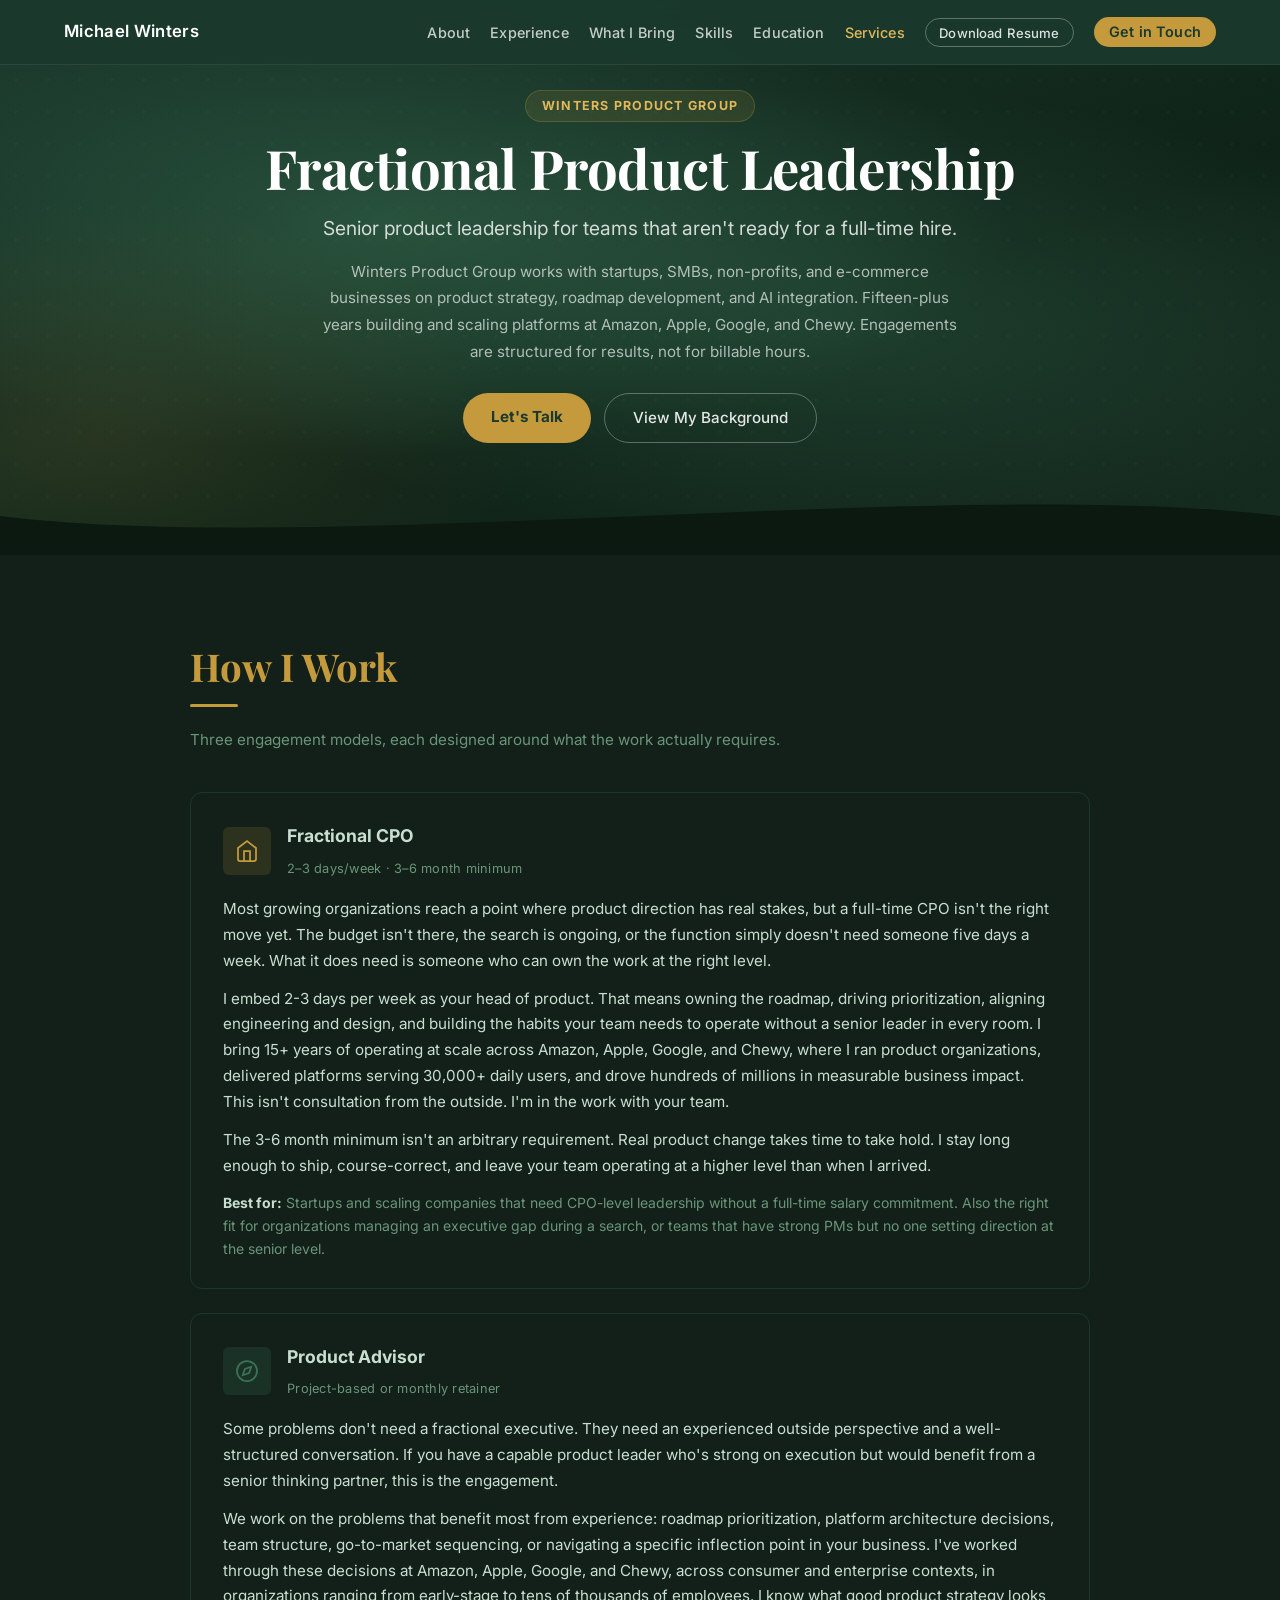
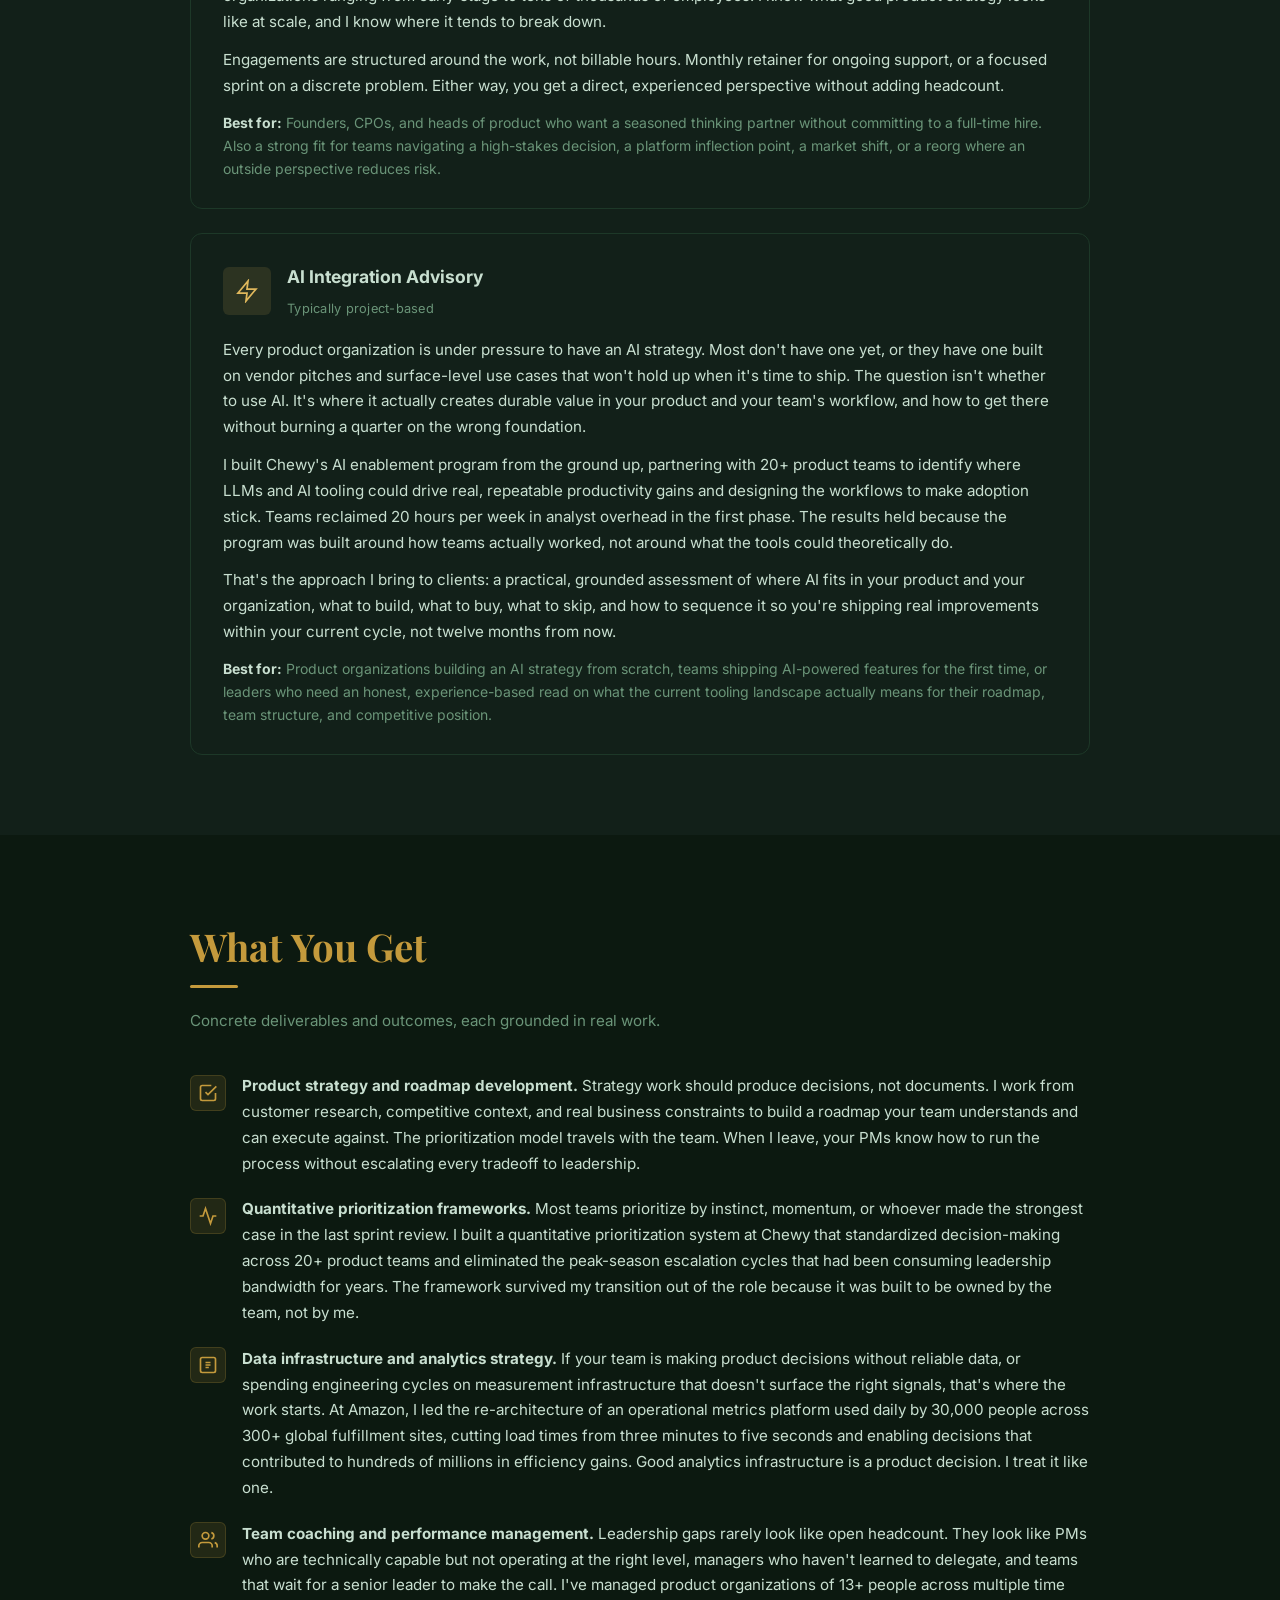
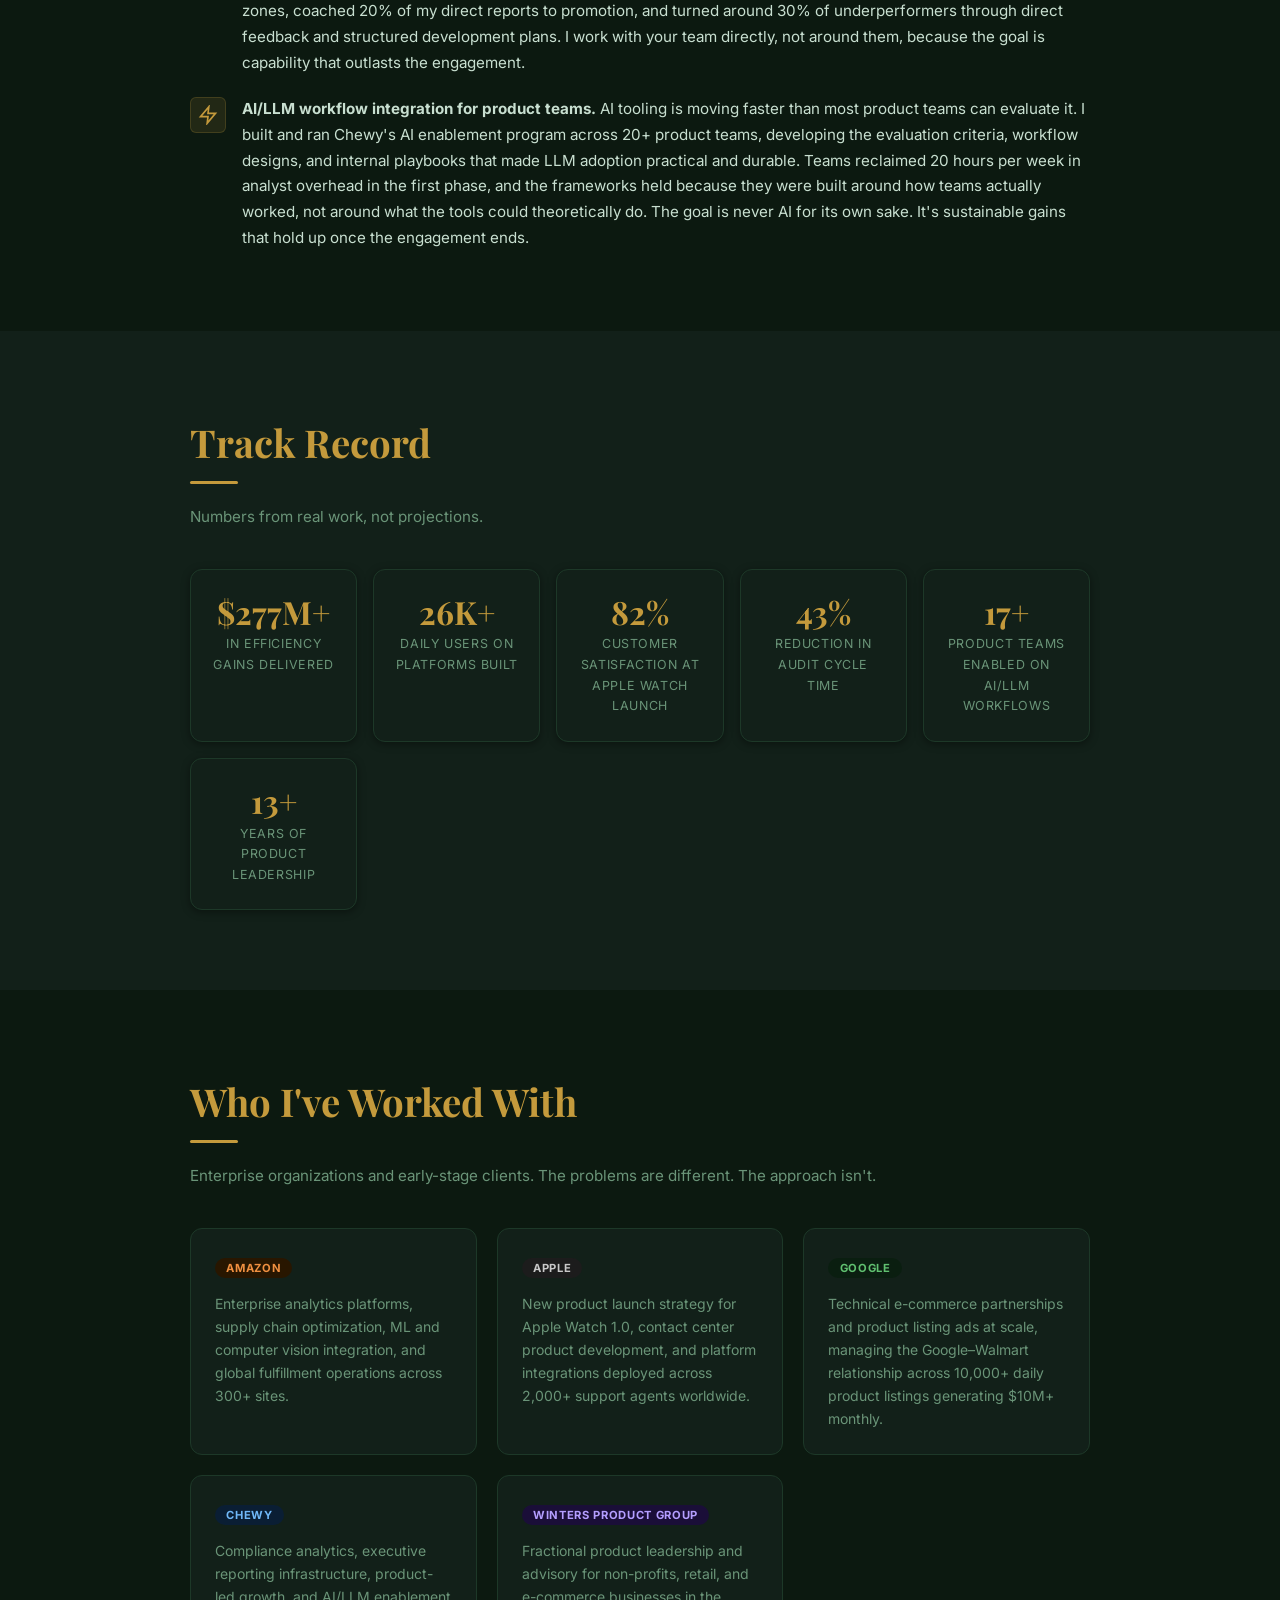
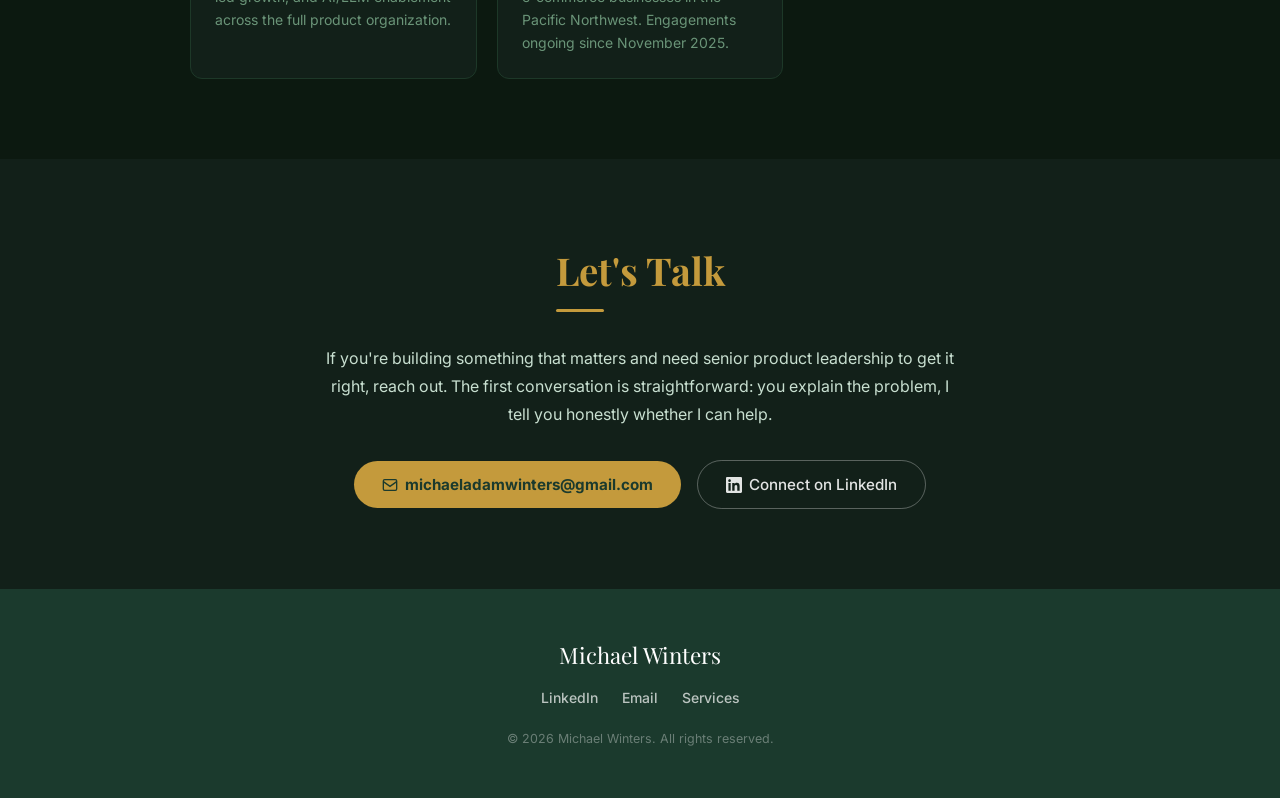
==== services.html @ 70f4651a "Remove Compliance and GRC product strategy section from services page https://claude.ai/code/session" ====
<!DOCTYPE html>
<html lang="en">
<head>
  <meta charset="UTF-8" />
  <meta name="viewport" content="width=device-width, initial-scale=1.0" />
  <link rel="icon" type="image/svg+xml" href="favicon.svg" />
  <title>Fractional CPO &amp; Product Advisory | Michael Winters</title>
  <meta name="description" content="Senior product leadership on a fractional basis. 15+ years at Amazon, Apple, Google, and Chewy. Product strategy, AI integration, and team coaching for startups, SMBs, and non-profits." />
  <meta property="og:title" content="Fractional CPO &amp; Product Advisory | Michael Winters" />
  <meta property="og:description" content="Senior product leadership on a fractional basis. 15+ years at Amazon, Apple, Google, and Chewy." />
  <meta property="og:image" content="headshot.jpeg" />
  <meta property="og:type" content="website" />
  <meta name="twitter:card" content="summary_large_image" />
  <meta name="twitter:title" content="Fractional CPO &amp; Product Advisory | Michael Winters" />
  <meta name="twitter:description" content="Senior product leadership on a fractional basis. 15+ years at Amazon, Apple, Google, and Chewy." />
  <meta name="twitter:image" content="headshot.jpeg" />
  <link rel="stylesheet" href="style.css" />
  <link rel="preconnect" href="https://fonts.googleapis.com" />
  <link rel="preconnect" href="https://fonts.gstatic.com" crossorigin />
  <link href="https://fonts.googleapis.com/css2?family=Inter:wght@300;400;500;600;700&family=Playfair+Display:wght@700&display=swap" rel="stylesheet" />
</head>
<body class="services-page">

  <div id="progress-bar" aria-hidden="true"></div>

  <!-- ── NAV ── -->
  <nav id="navbar">
    <div class="nav-inner">
      <a href="/" class="nav-name">Michael Winters</a>
      <ul class="nav-links">
        <li><a href="/#summary">About</a></li>
        <li><a href="/#experience">Experience</a></li>
        <li><a href="/#what-i-bring">What I Bring</a></li>
        <li><a href="/#skills">Skills</a></li>
        <li><a href="/#education">Education</a></li>
        <li><a href="services.html" class="nav-services-active">Services</a></li>
        <li><a href="https://drive.google.com/file/d/1cJpaUZawA--sVlINgP8lD4SFeZOE573A/view?usp=sharing" target="_blank" rel="noopener" class="nav-resume">Download Resume</a></li>
        <li><a href="mailto:michaeladamwinters@gmail.com" class="nav-cta">Get in Touch</a></li>
      </ul>
      <button class="hamburger" aria-label="Toggle menu">&#9776;</button>
    </div>
  </nav>

  <!-- ── SERVICES HERO ── -->
  <header id="services-hero">
    <div class="services-hero-inner">
      <div class="services-hero-label">Winters Product Group</div>
      <h1 class="services-hero-title">Fractional Product Leadership</h1>
      <p class="services-hero-subtitle">Senior product leadership for teams that aren't ready for a full-time hire.</p>
      <p class="services-hero-body">Winters Product Group works with startups, SMBs, non-profits, and e-commerce businesses on product strategy, roadmap development, and AI integration. Fifteen-plus years building and scaling platforms at Amazon, Apple, Google, and Chewy. Engagements are structured for results, not for billable hours.</p>
      <div class="services-hero-ctas">
        <a href="mailto:michaeladamwinters@gmail.com" class="hero-cta-primary">Let's Talk</a>
        <a href="/#experience" class="hero-cta-secondary">View My Background</a>
      </div>
    </div>
    <div class="hero-wave" aria-hidden="true">
      <svg viewBox="0 0 1440 80" preserveAspectRatio="none" xmlns="http://www.w3.org/2000/svg"><path d="M0,40 C360,80 1080,0 1440,40 L1440,80 L0,80 Z" fill="#0c1910"/></svg>
    </div>
  </header>

  <main>

    <!-- ── HOW I WORK ── -->
    <section id="how-i-work" class="section section-alt">
      <div class="section-inner">
        <h2 class="section-heading">How I Work</h2>
        <p class="section-subheading">Three engagement models, each designed around what the work actually requires.</p>

        <div class="engagement-list">

          <div class="engagement-item">
            <div class="engagement-header">
              <div class="engagement-icon engagement-icon--cpo">
                <svg width="24" height="24" viewBox="0 0 24 24" fill="none" stroke="currentColor" stroke-width="1.75" aria-hidden="true"><path d="M3 9l9-7 9 7v11a2 2 0 01-2 2H5a2 2 0 01-2-2z"/><polyline points="9 22 9 12 15 12 15 22"/></svg>
              </div>
              <div>
                <h3 class="engagement-title">Fractional CPO</h3>
                <span class="engagement-cadence">2–3 days/week &middot; 3–6 month minimum</span>
              </div>
            </div>
            <p class="engagement-desc">Most growing organizations reach a point where product direction has real stakes, but a full-time CPO isn't the right move yet. The budget isn't there, the search is ongoing, or the function simply doesn't need someone five days a week. What it does need is someone who can own the work at the right level.</p>
            <p class="engagement-desc">I embed 2-3 days per week as your head of product. That means owning the roadmap, driving prioritization, aligning engineering and design, and building the habits your team needs to operate without a senior leader in every room. I bring 15+ years of operating at scale across Amazon, Apple, Google, and Chewy, where I ran product organizations, delivered platforms serving 30,000+ daily users, and drove hundreds of millions in measurable business impact. This isn't consultation from the outside. I'm in the work with your team.</p>
            <p class="engagement-desc">The 3-6 month minimum isn't an arbitrary requirement. Real product change takes time to take hold. I stay long enough to ship, course-correct, and leave your team operating at a higher level than when I arrived.</p>
            <p class="engagement-fit"><strong>Best for:</strong> Startups and scaling companies that need CPO-level leadership without a full-time salary commitment. Also the right fit for organizations managing an executive gap during a search, or teams that have strong PMs but no one setting direction at the senior level.</p>
          </div>

          <div class="engagement-item">
            <div class="engagement-header">
              <div class="engagement-icon engagement-icon--advisor">
                <svg width="24" height="24" viewBox="0 0 24 24" fill="none" stroke="currentColor" stroke-width="1.75" aria-hidden="true"><circle cx="12" cy="12" r="10"/><polygon points="16.24 7.76 14.12 14.12 7.76 16.24 9.88 9.88 16.24 7.76"/></svg>
              </div>
              <div>
                <h3 class="engagement-title">Product Advisor</h3>
                <span class="engagement-cadence">Project-based or monthly retainer</span>
              </div>
            </div>
            <p class="engagement-desc">Some problems don't need a fractional executive. They need an experienced outside perspective and a well-structured conversation. If you have a capable product leader who's strong on execution but would benefit from a senior thinking partner, this is the engagement.</p>
            <p class="engagement-desc">We work on the problems that benefit most from experience: roadmap prioritization, platform architecture decisions, team structure, go-to-market sequencing, or navigating a specific inflection point in your business. I've worked through these decisions at Amazon, Apple, Google, and Chewy, across consumer and enterprise contexts, in organizations ranging from early-stage to tens of thousands of employees. I know what good product strategy looks like at scale, and I know where it tends to break down.</p>
            <p class="engagement-desc">Engagements are structured around the work, not billable hours. Monthly retainer for ongoing support, or a focused sprint on a discrete problem. Either way, you get a direct, experienced perspective without adding headcount.</p>
            <p class="engagement-fit"><strong>Best for:</strong> Founders, CPOs, and heads of product who want a seasoned thinking partner without committing to a full-time hire. Also a strong fit for teams navigating a high-stakes decision, a platform inflection point, a market shift, or a reorg where an outside perspective reduces risk.</p>
          </div>

          <div class="engagement-item">
            <div class="engagement-header">
              <div class="engagement-icon engagement-icon--ai">
                <svg width="24" height="24" viewBox="0 0 24 24" fill="none" stroke="currentColor" stroke-width="1.75" aria-hidden="true"><polygon points="13 2 3 14 12 14 11 22 21 10 12 10 13 2"/></svg>
              </div>
              <div>
                <h3 class="engagement-title">AI Integration Advisory</h3>
                <span class="engagement-cadence">Typically project-based</span>
              </div>
            </div>
            <p class="engagement-desc">Every product organization is under pressure to have an AI strategy. Most don't have one yet, or they have one built on vendor pitches and surface-level use cases that won't hold up when it's time to ship. The question isn't whether to use AI. It's where it actually creates durable value in your product and your team's workflow, and how to get there without burning a quarter on the wrong foundation.</p>
            <p class="engagement-desc">I built Chewy's AI enablement program from the ground up, partnering with 20+ product teams to identify where LLMs and AI tooling could drive real, repeatable productivity gains and designing the workflows to make adoption stick. Teams reclaimed 20 hours per week in analyst overhead in the first phase. The results held because the program was built around how teams actually worked, not around what the tools could theoretically do.</p>
            <p class="engagement-desc">That's the approach I bring to clients: a practical, grounded assessment of where AI fits in your product and your organization, what to build, what to buy, what to skip, and how to sequence it so you're shipping real improvements within your current cycle, not twelve months from now.</p>
            <p class="engagement-fit"><strong>Best for:</strong> Product organizations building an AI strategy from scratch, teams shipping AI-powered features for the first time, or leaders who need an honest, experience-based read on what the current tooling landscape actually means for their roadmap, team structure, and competitive position.</p>
          </div>

        </div>
      </div>
    </section>

    <!-- ── WHAT YOU GET ── -->
    <section id="what-you-get" class="section">
      <div class="section-inner">
        <h2 class="section-heading">What You Get</h2>
        <p class="section-subheading">Concrete deliverables and outcomes, each grounded in real work.</p>

        <ul class="deliverables-list">

          <li class="deliverable-item">
            <div class="deliverable-icon">
              <svg width="20" height="20" viewBox="0 0 24 24" fill="none" stroke="currentColor" stroke-width="2" aria-hidden="true"><path d="M9 11l3 3L22 4"/><path d="M21 12v7a2 2 0 01-2 2H5a2 2 0 01-2-2V5a2 2 0 012-2h11"/></svg>
            </div>
            <div class="deliverable-content">
              <p><strong>Product strategy and roadmap development.</strong> Strategy work should produce decisions, not documents. I work from customer research, competitive context, and real business constraints to build a roadmap your team understands and can execute against. The prioritization model travels with the team. When I leave, your PMs know how to run the process without escalating every tradeoff to leadership.</p>
            </div>
          </li>

          <li class="deliverable-item">
            <div class="deliverable-icon">
              <svg width="20" height="20" viewBox="0 0 24 24" fill="none" stroke="currentColor" stroke-width="2" aria-hidden="true"><polyline points="22 12 18 12 15 21 9 3 6 12 2 12"/></svg>
            </div>
            <div class="deliverable-content">
              <p><strong>Quantitative prioritization frameworks.</strong> Most teams prioritize by instinct, momentum, or whoever made the strongest case in the last sprint review. I built a quantitative prioritization system at Chewy that standardized decision-making across 20+ product teams and eliminated the peak-season escalation cycles that had been consuming leadership bandwidth for years. The framework survived my transition out of the role because it was built to be owned by the team, not by me.</p>
            </div>
          </li>

          <li class="deliverable-item">
            <div class="deliverable-icon">
              <svg width="20" height="20" viewBox="0 0 24 24" fill="none" stroke="currentColor" stroke-width="2" aria-hidden="true"><rect x="3" y="3" width="18" height="18" rx="2"/><path d="M9 9h6M9 12h6M9 15h4"/></svg>
            </div>
            <div class="deliverable-content">
              <p><strong>Data infrastructure and analytics strategy.</strong> If your team is making product decisions without reliable data, or spending engineering cycles on measurement infrastructure that doesn't surface the right signals, that's where the work starts. At Amazon, I led the re-architecture of an operational metrics platform used daily by 30,000 people across 300+ global fulfillment sites, cutting load times from three minutes to five seconds and enabling decisions that contributed to hundreds of millions in efficiency gains. Good analytics infrastructure is a product decision. I treat it like one.</p>
            </div>
          </li>

          <li class="deliverable-item">
            <div class="deliverable-icon">
              <svg width="20" height="20" viewBox="0 0 24 24" fill="none" stroke="currentColor" stroke-width="2" aria-hidden="true"><path d="M17 21v-2a4 4 0 00-4-4H5a4 4 0 00-4 4v2"/><circle cx="9" cy="7" r="4"/><path d="M23 21v-2a4 4 0 00-3-3.87M16 3.13a4 4 0 010 7.75"/></svg>
            </div>
            <div class="deliverable-content">
              <p><strong>Team coaching and performance management.</strong> Leadership gaps rarely look like open headcount. They look like PMs who are technically capable but not operating at the right level, managers who haven't learned to delegate, and teams that wait for a senior leader to make the call. I've managed product organizations of 13+ people across multiple time zones, coached 20% of my direct reports to promotion, and turned around 30% of underperformers through direct feedback and structured development plans. I work with your team directly, not around them, because the goal is capability that outlasts the engagement.</p>
            </div>
          </li>

          <li class="deliverable-item">
            <div class="deliverable-icon">
              <svg width="20" height="20" viewBox="0 0 24 24" fill="none" stroke="currentColor" stroke-width="2" aria-hidden="true"><polygon points="13 2 3 14 12 14 11 22 21 10 12 10 13 2"/></svg>
            </div>
            <div class="deliverable-content">
              <p><strong>AI/LLM workflow integration for product teams.</strong> AI tooling is moving faster than most product teams can evaluate it. I built and ran Chewy's AI enablement program across 20+ product teams, developing the evaluation criteria, workflow designs, and internal playbooks that made LLM adoption practical and durable. Teams reclaimed 20 hours per week in analyst overhead in the first phase, and the frameworks held because they were built around how teams actually worked, not around what the tools could theoretically do. The goal is never AI for its own sake. It's sustainable gains that hold up once the engagement ends.</p>
            </div>
          </li>

        </ul>
      </div>
    </section>

    <!-- ── TRACK RECORD ── -->
    <section id="track-record" class="section section-alt">
      <div class="section-inner">
        <h2 class="section-heading">Track Record</h2>
        <p class="section-subheading">Numbers from real work, not projections.</p>
        <div class="stat-row">
          <div class="stat-card">
            <span class="stat-number" data-count="325" data-prefix="$" data-suffix="M+">$325M+</span>
            <span class="stat-label">In Efficiency Gains Delivered</span>
          </div>
          <div class="stat-card">
            <span class="stat-number" data-count="30" data-prefix="" data-suffix="K+">30K+</span>
            <span class="stat-label">Daily Users on Platforms Built</span>
          </div>
          <div class="stat-card">
            <span class="stat-number" data-count="96" data-prefix="" data-suffix="%">96%</span>
            <span class="stat-label">Customer Satisfaction at Apple Watch Launch</span>
          </div>
          <div class="stat-card">
            <span class="stat-number" data-count="50" data-prefix="" data-suffix="%">50%</span>
            <span class="stat-label">Reduction in Audit Cycle Time</span>
          </div>
          <div class="stat-card">
            <span class="stat-number" data-count="20" data-prefix="" data-suffix="+">20+</span>
            <span class="stat-label">Product Teams Enabled on AI/LLM Workflows</span>
          </div>
          <div class="stat-card">
            <span class="stat-number" data-count="15" data-prefix="" data-suffix="+">15+</span>
            <span class="stat-label">Years of Product Leadership</span>
          </div>
        </div>
      </div>
    </section>

    <!-- ── WHO I'VE WORKED WITH ── -->
    <section id="companies" class="section">
      <div class="section-inner">
        <h2 class="section-heading">Who I've Worked With</h2>
        <p class="section-subheading">Enterprise organizations and early-stage clients. The problems are different. The approach isn't.</p>

        <div class="companies-list">

          <div class="company-entry">
            <div class="company-entry-header">
              <span class="company-badge amazon">Amazon</span>
            </div>
            <p class="company-entry-desc">Enterprise analytics platforms, supply chain optimization, ML and computer vision integration, and global fulfillment operations across 300+ sites.</p>
          </div>

          <div class="company-entry">
            <div class="company-entry-header">
              <span class="company-badge apple">Apple</span>
            </div>
            <p class="company-entry-desc">New product launch strategy for Apple Watch 1.0, contact center product development, and platform integrations deployed across 2,000+ support agents worldwide.</p>
          </div>

          <div class="company-entry">
            <div class="company-entry-header">
              <span class="company-badge google">Google</span>
            </div>
            <p class="company-entry-desc">Technical e-commerce partnerships and product listing ads at scale, managing the Google–Walmart relationship across 10,000+ daily product listings generating $10M+ monthly.</p>
          </div>

          <div class="company-entry">
            <div class="company-entry-header">
              <span class="company-badge chewy">Chewy</span>
            </div>
            <p class="company-entry-desc">Compliance analytics, executive reporting infrastructure, product-led growth, and AI/LLM enablement across the full product organization.</p>
          </div>

          <div class="company-entry">
            <div class="company-entry-header">
              <span class="company-badge consulting">Winters Product Group</span>
            </div>
            <p class="company-entry-desc">Fractional product leadership and advisory for non-profits, retail, and e-commerce businesses in the Pacific Northwest. Engagements ongoing since November 2025.</p>
          </div>

        </div>
      </div>
    </section>

    <!-- ── CTA ── -->
    <section id="services-contact" class="section section-alt services-cta-section">
      <div class="section-inner services-cta-inner">
        <h2 class="section-heading">Let's Talk</h2>
        <p class="services-cta-body">If you're building something that matters and need senior product leadership to get it right, reach out. The first conversation is straightforward: you explain the problem, I tell you honestly whether I can help.</p>
        <div class="services-cta-actions">
          <a href="mailto:michaeladamwinters@gmail.com" class="hero-cta-primary">
            <svg width="16" height="16" viewBox="0 0 24 24" fill="none" stroke="currentColor" stroke-width="2" aria-hidden="true"><rect x="2" y="4" width="20" height="16" rx="2"/><path d="m2 7 10 7 10-7"/></svg>
            michaeladamwinters@gmail.com
          </a>
          <a href="https://linkedin.com/in/michaeladamwinters/" target="_blank" rel="noopener" class="hero-cta-secondary">
            <svg width="16" height="16" viewBox="0 0 24 24" fill="currentColor" aria-hidden="true"><path d="M20.447 20.452H16.89v-5.569c0-1.328-.024-3.037-1.852-3.037-1.853 0-2.136 1.445-2.136 2.939v5.667H9.351V9h3.414v1.561h.046c.477-.9 1.637-1.85 3.37-1.85 3.601 0 4.267 2.37 4.267 5.455v6.286zM5.337 7.433a1.98 1.98 0 01-1.981-1.98c0-1.094.887-1.981 1.981-1.981s1.98.887 1.98 1.981a1.98 1.98 0 01-1.98 1.98zm1.692 13.019H3.643V9h3.386v11.452zM22.225 0H1.771C.792 0 0 .774 0 1.729v20.542C0 23.227.792 24 1.771 24h20.451C23.2 24 24 23.227 24 22.271V1.729C24 .774 23.2 0 22.222 0h.003z"/></svg>
            Connect on LinkedIn
          </a>
        </div>
      </div>
    </section>

  </main>

  <!-- ── FOOTER ── -->
  <footer>
    <div class="footer-inner">
      <p class="footer-name">Michael Winters</p>
      <div class="footer-links">
        <a href="https://linkedin.com/in/michaeladamwinters/" target="_blank" rel="noopener">LinkedIn</a>
        <a href="mailto:michaeladamwinters@gmail.com">Email</a>
        <a href="services.html">Services</a>
      </div>
      <p class="footer-copy">&copy; 2026 Michael Winters. All rights reserved.</p>
    </div>
  </footer>

  <script src="main.js"></script>
  <script defer src="/_vercel/insights/script.js"></script>
</body>
</html>
---- style.css ----
/* ─────────────────────────────────────────
   TOKENS & RESET
───────────────────────────────────────── */
:root {
  --navy:       #1b3a2d;
  --navy-mid:   #2a5740;
  --navy-light: #3a7355;
  --gold:       #c49a3c;
  --gold-light: #e0b85c;
  --white:      #ffffff;
  --off-white:  #0c1910;
  --text:       #c8dfd0;
  --text-muted: #6a9478;
  --border:     #1d3828;

  --radius-sm:  6px;
  --radius-md:  12px;
  --radius-lg:  20px;

  --shadow-sm:  0 2px 8px rgba(0,0,0,.4);
  --shadow-md:  0 4px 20px rgba(0,0,0,.55);
  --shadow-lg:  0 8px 40px rgba(0,0,0,.7);

  --transition: .25s cubic-bezier(.4,0,.2,1);
  --font-sans:  'Inter', -apple-system, BlinkMacSystemFont, 'Segoe UI', sans-serif;
  --font-serif: 'Playfair Display', Georgia, serif;
}

*, *::before, *::after { box-sizing: border-box; margin: 0; padding: 0; }

/* ─────────────────────────────────────────
   SCROLL PROGRESS BAR
───────────────────────────────────────── */
#progress-bar {
  position: fixed;
  top: 0;
  left: 0;
  width: 0%;
  height: 3px;
  background: linear-gradient(90deg, var(--gold), var(--gold-light));
  z-index: 1000;
  transition: width .1s linear;
  border-radius: 0 2px 2px 0;
}

/* ─────────────────────────────────────────
   CUSTOM SCROLLBAR
───────────────────────────────────────── */
::-webkit-scrollbar { width: 8px; }
::-webkit-scrollbar-track { background: var(--off-white); }
::-webkit-scrollbar-thumb {
  background: var(--navy-light);
  border-radius: 4px;
  border: 2px solid var(--off-white);
}
::-webkit-scrollbar-thumb:hover { background: var(--navy); }

html { scroll-behavior: smooth; font-size: 16px; }

body {
  font-family: var(--font-sans);
  color: var(--text);
  background: var(--off-white);
  line-height: 1.65;
  -webkit-font-smoothing: antialiased;
}

a { color: inherit; text-decoration: none; }
ul { list-style: none; }
img { display: block; max-width: 100%; }

/* ─────────────────────────────────────────
   NAV
───────────────────────────────────────── */
#navbar {
  position: fixed;
  top: 0; left: 0; right: 0;
  z-index: 100;
  background: rgba(27,58,45,.92);
  backdrop-filter: blur(12px);
  -webkit-backdrop-filter: blur(12px);
  border-bottom: 1px solid rgba(255,255,255,.07);
  transition: background var(--transition), box-shadow var(--transition);
}
#navbar.scrolled {
  background: rgba(27,58,45,.98);
  box-shadow: var(--shadow-md);
}
.nav-inner {
  max-width: 1200px;
  margin: 0 auto;
  padding: 0 1.5rem;
  height: 64px;
  display: flex;
  align-items: center;
  gap: 1.5rem;
}
.nav-name {
  font-weight: 600;
  font-size: 1.05rem;
  color: var(--white);
  white-space: nowrap;
  margin-right: auto;
  letter-spacing: .02em;
}
.nav-links {
  display: flex;
  align-items: center;
  gap: 1.25rem;
}
.nav-links a {
  font-size: .9rem;
  font-weight: 500;
  color: rgba(255,255,255,.75);
  transition: color var(--transition);
  letter-spacing: .01em;
  white-space: nowrap;
}
.nav-links a:hover { color: var(--white); }
.nav-links .nav-resume {
  border: 1px solid rgba(255,255,255,.3);
  color: rgba(255,255,255,.85) !important;
  padding: .35rem .85rem;
  border-radius: 100px;
  font-size: .82rem;
  font-weight: 500;
  transition: border-color var(--transition), color var(--transition);
}
.nav-links .nav-resume:hover {
  border-color: rgba(255,255,255,.7);
  color: var(--white) !important;
}
.nav-links .nav-cta {
  background: var(--gold);
  color: var(--navy) !important;
  padding: .4rem .95rem;
  border-radius: 100px;
  font-weight: 600;
  transition: background var(--transition), transform var(--transition);
}
.nav-links .nav-cta:hover {
  background: var(--gold-light);
  transform: translateY(-1px);
}
.hamburger {
  display: none;
  background: none;
  border: none;
  color: var(--white);
  font-size: 1.4rem;
  cursor: pointer;
  line-height: 1;
}

/* ─────────────────────────────────────────
   HERO
───────────────────────────────────────── */
@keyframes hero-drift {
  0%   { transform: translate(0, 0) scale(1); }
  33%  { transform: translate(4%, 3%) scale(1.05); }
  66%  { transform: translate(-3%, 5%) scale(1.03); }
  100% { transform: translate(0, 0) scale(1); }
}

#hero {
  min-height: 52vh;
  background:
    radial-gradient(ellipse 70% 60% at 30% 40%, rgba(58,115,85,.5) 0%, transparent 70%),
    linear-gradient(160deg, var(--navy) 0%, #0f2318 60%, #162c20 100%);
  display: flex;
  flex-direction: column;
  align-items: center;
  justify-content: center;
  padding: 90px 2rem 7rem;
  text-align: center;
  position: relative;
  overflow: hidden;
}

/* animated aurora blob */
#hero::after {
  content: '';
  position: absolute;
  inset: -20%;
  background: radial-gradient(ellipse 55% 45% at 60% 55%, rgba(58,115,85,.35) 0%, transparent 65%),
              radial-gradient(ellipse 40% 50% at 20% 70%, rgba(196,154,60,.12) 0%, transparent 60%);
  animation: hero-drift 18s ease-in-out infinite;
  pointer-events: none;
  z-index: 0;
}

/* subtle dot-grid texture */
#hero::before {
  content: '';
  position: absolute;
  inset: 0;
  background-image: radial-gradient(rgba(255,255,255,.04) 1px, transparent 1px);
  background-size: 32px 32px;
  pointer-events: none;
  z-index: 1;
}

/* hero wave divider */
.hero-wave {
  position: absolute;
  bottom: -1px;
  left: 0;
  right: 0;
  line-height: 0;
  z-index: 2;
}
.hero-wave svg {
  display: block;
  width: 100%;
  height: 80px;
}

.hero-inner {
  position: relative;
  z-index: 2;
  display: flex;
  flex-direction: column;
  align-items: center;
  gap: 1.25rem;
  max-width: 800px;
}

/* photo */
.hero-photo-wrap { flex-shrink: 0; }
.hero-photo-ring {
  width: 336px;
  height: 336px;
  border-radius: 50%;
  padding: 3px;
  background: linear-gradient(135deg, var(--gold) 0%, var(--gold-light) 50%, var(--navy-light) 100%);
  box-shadow: 0 0 0 2px rgba(196,154,60,.25), var(--shadow-lg);
  position: relative;
  overflow: hidden;
}
.hero-photo {
  width: 100%;
  height: 100%;
  border-radius: 50%;
  object-fit: cover;
  object-position: center 15%;
  display: block;
}
.initials-fallback {
  display: none;
  width: 100%;
  height: 100%;
  border-radius: 50%;
  background: linear-gradient(135deg, var(--navy), var(--navy-light));
  align-items: center;
  justify-content: center;
  font-family: var(--font-serif);
  font-size: 2rem;
  font-weight: 700;
  color: var(--gold);
  letter-spacing: .04em;
}

/* open to work badge */
.open-to-work-badge {
  display: inline-flex;
  align-items: center;
  gap: .5rem;
  background: rgba(255,255,255,.1);
  border: 1px solid rgba(255,255,255,.2);
  color: rgba(255,255,255,.9);
  font-size: .78rem;
  font-weight: 600;
  letter-spacing: .06em;
  text-transform: uppercase;
  padding: .35rem .9rem;
  border-radius: 100px;
  margin-bottom: .75rem;
  backdrop-filter: blur(6px);
}
.otw-dot {
  width: 7px;
  height: 7px;
  border-radius: 50%;
  background: #4ade80;
  box-shadow: 0 0 6px #4ade80;
  animation: pulse-dot 2s ease-in-out infinite;
}
@keyframes pulse-dot {
  0%, 100% { opacity: 1; box-shadow: 0 0 6px #4ade80; }
  50%       { opacity: .6; box-shadow: 0 0 12px #4ade80; }
}

/* hero availability chips */
.hero-availability {
  display: flex;
  flex-wrap: wrap;
  align-items: center;
  gap: .4rem .5rem;
  margin: .6rem 0 1.1rem;
}
.avail-chip {
  font-size: .72rem;
  font-weight: 600;
  letter-spacing: .03em;
  text-transform: uppercase;
  padding: .25rem .65rem;
  border-radius: 999px;
  border: 1.5px solid var(--navy-light);
  color: var(--navy-light);
  background: transparent;
}
.avail-group {
  display: flex;
  align-items: center;
  gap: .4rem;
}
.avail-divider {
  color: var(--muted);
  font-size: .85rem;
  margin: 0 .1rem;
}
.avail-location {
  display: flex;
  align-items: center;
  gap: .3rem;
  font-size: .78rem;
  font-weight: 600;
  color: var(--muted);
}

/* hero CTAs */
.hero-ctas {
  display: flex;
  gap: .85rem;
  justify-content: center;
  flex-wrap: wrap;
  margin-top: 1.5rem;
}
.hero-cta-primary {
  background: var(--gold);
  color: var(--navy);
  font-weight: 700;
  font-size: .95rem;
  padding: .7rem 1.75rem;
  border-radius: 100px;
  transition: background var(--transition), transform var(--transition);
}
.hero-cta-primary:hover {
  background: var(--gold-light);
  transform: translateY(-2px);
}
.hero-cta-secondary {
  display: inline-flex;
  align-items: center;
  gap: .45rem;
  border: 1px solid rgba(255,255,255,.3);
  color: rgba(255,255,255,.88);
  font-weight: 500;
  font-size: .95rem;
  padding: .7rem 1.75rem;
  border-radius: 100px;
  transition: border-color var(--transition), color var(--transition), transform var(--transition);
}
.hero-cta-secondary:hover {
  border-color: rgba(255,255,255,.7);
  color: var(--white);
  transform: translateY(-2px);
}

/* text */
.hero-text { color: var(--white); }
.hero-text h1 {
  font-family: var(--font-serif);
  font-size: clamp(2.4rem, 6vw, 3.6rem);
  font-weight: 700;
  line-height: 1.1;
  letter-spacing: -.01em;
}
.hero-title {
  font-size: clamp(.9rem, 2.5vw, 1.1rem);
  font-weight: 400;
  color: rgba(255,255,255,.7);
  margin-top: .6rem;
  letter-spacing: .04em;
  text-transform: uppercase;
}
.hero-contacts {
  display: flex;
  flex-wrap: wrap;
  justify-content: center;
  gap: .65rem;
  margin-top: 1.75rem;
}
.contact-chip {
  display: inline-flex;
  align-items: center;
  gap: .45rem;
  padding: .55rem 1.1rem;
  border: 1px solid rgba(255,255,255,.18);
  border-radius: 100px;
  font-size: .85rem;
  font-weight: 500;
  color: rgba(255,255,255,.88);
  background: rgba(255,255,255,.06);
  transition: background var(--transition), border-color var(--transition), transform var(--transition);
  backdrop-filter: blur(6px);
}
.contact-chip:hover {
  background: rgba(255,255,255,.14);
  border-color: rgba(196,154,60,.6);
  color: var(--white);
  transform: translateY(-2px);
}



/* scroll hint */
.hero-scroll-hint {
  position: absolute;
  bottom: 2.5rem;
  left: 50%;
  transform: translateX(-50%);
  display: flex;
  flex-direction: column;
  align-items: center;
  gap: .4rem;
  color: rgba(255,255,255,.4);
  font-size: .75rem;
  letter-spacing: .08em;
  text-transform: uppercase;
  animation: bounce 2.5s ease-in-out infinite;
}
@keyframes bounce {
  0%, 100% { transform: translateX(-50%) translateY(0); }
  50%       { transform: translateX(-50%) translateY(6px); }
}

/* ─────────────────────────────────────────
   SECTIONS
───────────────────────────────────────── */
.section { padding: 5rem 2rem; }
.section-alt { background: var(--white); }

.section-inner {
  max-width: 900px;
  margin: 0 auto;
}
.section-heading {
  font-family: var(--font-serif);
  font-size: clamp(1.8rem, 4vw, 2.4rem);
  color: var(--navy);
  margin-bottom: .5rem;
  position: relative;
  display: inline-block;
}
.section-heading::after {
  content: '';
  display: block;
  height: 3px;
  width: 48px;
  background: var(--gold);
  border-radius: 2px;
  margin-top: .4rem;
}
.section-subheading {
  color: var(--text-muted);
  font-size: .95rem;
  margin-top: .75rem;
  margin-bottom: 2.5rem;
}

/* ─────────────────────────────────────────
   SUMMARY STATS
───────────────────────────────────────── */
.summary-text {
  color: var(--text);
  font-size: 1.05rem;
  line-height: 1.75;
  margin-bottom: 1rem;
}
.philosophy-callout {
  display: flex;
  gap: 1rem;
  align-items: flex-start;
  background: var(--navy);
  color: var(--off-white);
  border-radius: var(--radius-md);
  padding: 1.4rem 1.6rem;
  margin: 1.5rem 0 1.75rem;
}
.philosophy-callout p {
  font-size: .97rem;
  line-height: 1.7;
  margin: 0;
  transition: opacity .6s ease;
}
.philosophy-callout p.fading {
  opacity: 0;
}
.philosophy-callout strong { color: var(--gold-light); }
.philosophy-icon {
  flex-shrink: 0;
  margin-top: .15rem;
  color: var(--gold-light);
  opacity: .9;
}
.stat-row {
  display: grid;
  grid-template-columns: repeat(auto-fit, minmax(160px, 1fr));
  gap: 1rem;
  margin-top: 2.5rem;
}
.stat-card {
  background: var(--white);
  border: 1px solid var(--border);
  border-radius: var(--radius-md);
  padding: 1.5rem 1.25rem;
  text-align: center;
  box-shadow: var(--shadow-sm);
  transition: transform var(--transition), box-shadow var(--transition);
}
.stat-card:hover {
  transform: translateY(-3px);
  box-shadow: var(--shadow-md);
}
.stat-number {
  display: block;
  font-family: var(--font-serif);
  font-size: 2rem;
  font-weight: 700;
  color: var(--navy);
  line-height: 1.1;
}
.stat-label {
  display: block;
  font-size: .78rem;
  color: var(--text-muted);
  margin-top: .35rem;
  text-transform: uppercase;
  letter-spacing: .05em;
}

/* ─────────────────────────────────────────
   SPOTLIGHT CASE STUDIES
───────────────────────────────────────── */
.spotlights {
  display: grid;
  grid-template-columns: repeat(auto-fit, minmax(240px, 1fr));
  gap: 1.25rem;
  margin-bottom: 3rem;
}
.spotlight-card {
  background: var(--white);
  border: 1px solid var(--border);
  border-radius: var(--radius-md);
  padding: 1.5rem;
  box-shadow: var(--shadow-sm);
  transition: transform var(--transition), box-shadow var(--transition);
}
.spotlight-card:hover {
  transform: translateY(-3px);
  box-shadow: var(--shadow-md);
}
.spotlight-co {
  display: inline-block;
  font-size: .68rem;
  font-weight: 700;
  text-transform: uppercase;
  letter-spacing: .08em;
  padding: .2rem .65rem;
  border-radius: 100px;
  margin-bottom: .75rem;
}
.spotlight-co.amazon  { background: #fff7ed; color: #b45309; }
.spotlight-co.apple   { background: #f5f5f7; color: #1d1d1f; }
.spotlight-co.chewy   { background: #f0fdf4; color: #166534; }
.spotlight-title {
  font-size: 1.05rem;
  font-weight: 700;
  color: var(--navy);
  margin-bottom: .5rem;
}
.spotlight-desc {
  font-size: .88rem;
  color: var(--text);
  line-height: 1.65;
}

/* ─────────────────────────────────────────
   TIMELINE
───────────────────────────────────────── */
.timeline {
  position: relative;
  padding-left: 2rem;
}
/* vertical spine */
.timeline::before {
  content: '';
  position: absolute;
  left: 0;
  top: 8px;
  bottom: 8px;
  width: 2px;
  background: linear-gradient(to bottom, var(--gold) 0%, var(--border) 100%);
  border-radius: 1px;
}

.timeline-item {
  position: relative;
  margin-bottom: 1.25rem;
}
.timeline-item:last-child { margin-bottom: 0; }

/* spine dot */
.timeline-spine-dot {
  position: absolute;
  left: -2.45rem;
  top: 1.4rem;
  width: 14px;
  height: 14px;
  border-radius: 50%;
  background: var(--white);
  border: 3px solid var(--border);
  transition: border-color var(--transition), background var(--transition), transform var(--transition);
  z-index: 1;
}
.timeline-item.open .timeline-spine-dot,
.timeline-item:hover .timeline-spine-dot {
  border-color: var(--gold);
  background: var(--gold);
  transform: scale(1.2);
}

/* card header */
.timeline-header {
  background: var(--white);
  border: 1px solid var(--border);
  border-radius: var(--radius-md);
  padding: 1.4rem 1.6rem;
  cursor: pointer;
  display: flex;
  flex-direction: column;
  gap: .5rem;
  position: relative;
  transition: border-color var(--transition), box-shadow var(--transition), transform var(--transition);
  user-select: none;
}
.timeline-header:hover {
  border-color: var(--gold);
  box-shadow: var(--shadow-md);
  transform: translateX(3px);
}
.timeline-item.open .timeline-header {
  border-color: var(--gold);
  border-bottom-left-radius: 0;
  border-bottom-right-radius: 0;
  box-shadow: none;
}

.timeline-meta {
  display: flex;
  align-items: center;
  gap: .75rem;
  flex-wrap: wrap;
}
.timeline-date {
  font-size: .78rem;
  font-weight: 500;
  color: var(--text-muted);
  letter-spacing: .04em;
  text-transform: uppercase;
}

/* company badges */
.company-badge {
  font-size: .7rem;
  font-weight: 700;
  text-transform: uppercase;
  letter-spacing: .06em;
  padding: .2rem .7rem;
  border-radius: 100px;
}
.company-badge.chewy       { background: #eaf4ff; color: #0070c0; }
.company-badge.amazon      { background: #fff5e6; color: #c45000; }
.company-badge.apple       { background: #f0f0f0; color: #333; }
.company-badge.google      { background: #e8f5e9; color: #1a7340; }
.company-badge.consulting  { background: #f3f0ff; color: #6d28d9; }

.timeline-role {
  font-size: 1.05rem;
  font-weight: 600;
  color: var(--navy);
  line-height: 1.35;
}
.timeline-preview {
  font-size: .88rem;
  color: var(--text-muted);
  line-height: 1.55;
}
.timeline-toggle-icon {
  position: absolute;
  right: 1.4rem;
  top: 1.3rem;
  font-size: 1.5rem;
  font-weight: 300;
  color: var(--text-muted);
  line-height: 1;
  transition: transform var(--transition), color var(--transition);
}
.timeline-item.open .timeline-toggle-icon {
  transform: rotate(45deg);
  color: var(--gold);
}

/* expanded body */
.timeline-body {
  display: none;
  background: var(--off-white);
  border: 1px solid var(--gold);
  border-top: none;
  border-bottom-left-radius: var(--radius-md);
  border-bottom-right-radius: var(--radius-md);
  padding: 1.5rem 1.6rem;
  animation: slideDown .3s cubic-bezier(.4,0,.2,1);
}
.timeline-item.open .timeline-body { display: block; }

@keyframes slideDown {
  from { opacity: 0; transform: translateY(-8px); }
  to   { opacity: 1; transform: translateY(0); }
}

.achievement-list {
  display: flex;
  flex-direction: column;
  gap: 1rem;
}
.achievement-list li {
  display: flex;
  flex-direction: column;
  gap: .35rem;
  font-size: .93rem;
  line-height: 1.65;
  color: var(--text);
  padding-left: 1rem;
  position: relative;
}
.achievement-list li::before {
  content: '';
  position: absolute;
  left: 0;
  top: .65em;
  width: 5px;
  height: 5px;
  border-radius: 50%;
  background: var(--gold);
}
.achievement-list li p {
  margin: 0;
}
.achievement-tag {
  font-size: .68rem;
  font-weight: 700;
  text-transform: uppercase;
  letter-spacing: .06em;
  padding: .18rem .6rem;
  border-radius: 100px;
  white-space: nowrap;
  align-self: flex-start;
}
/* tag colors */
.achievement-tag.analytics    { background: #e8f0fe; color: #1a56cc; }
.achievement-tag.ai           { background: #f3e8ff; color: #6d28d9; }
.achievement-tag.strategy     { background: #fff7ed; color: #c2410c; }
.achievement-tag.security     { background: #fef2f2; color: #b91c1c; }
.achievement-tag.compliance   { background: #f0fdf4; color: #166534; }
.achievement-tag.people       { background: #fdf4ff; color: #7e22ce; }
.achievement-tag.ml           { background: #eff6ff; color: #1d4ed8; }
.achievement-tag.supply-chain { background: #fff7ed; color: #b45309; }
.achievement-tag.platform     { background: #f0f9ff; color: #0369a1; }
.achievement-tag.cost         { background: #f0fdf4; color: #15803d; }
.achievement-tag.crisis       { background: #fff1f2; color: #be123c; }
.achievement-tag.launch       { background: #fefce8; color: #854d0e; }
.achievement-tag.partnerships { background: #f0fdf4; color: #166534; }
.achievement-tag.consulting   { background: #f3f0ff; color: #6d28d9; }

/* ─────────────────────────────────────────
   COMMUNITY
───────────────────────────────────────── */
.community-card {
  background: var(--white);
  border: 1px solid var(--border);
  border-radius: var(--radius-md);
  padding: 1.75rem 2rem;
  display: flex;
  align-items: flex-start;
  gap: 1.5rem;
  box-shadow: var(--shadow-sm);
  transition: box-shadow var(--transition), transform var(--transition);
}
.community-card:hover {
  box-shadow: var(--shadow-md);
  transform: translateY(-2px);
}
.community-icon {
  flex-shrink: 0;
  width: 56px;
  height: 56px;
  border-radius: var(--radius-md);
  background: linear-gradient(135deg, var(--navy) 0%, var(--navy-light) 100%);
  display: flex;
  align-items: center;
  justify-content: center;
  color: var(--gold);
}
.community-org  { font-size: 1.05rem; font-weight: 600; color: var(--navy); }
.community-date { font-size: .82rem; color: var(--text-muted); margin: .25rem 0 .6rem; }
.community-desc { font-size: .92rem; color: var(--text); line-height: 1.65; }
.community-card + .community-card { margin-top: 1rem; }
.spotify-link {
  display: inline-flex;
  align-items: center;
  gap: .4rem;
  margin-top: .75rem;
  padding: .4rem .9rem;
  background: #1DB954;
  color: #fff;
  font-size: .82rem;
  font-weight: 600;
  border-radius: 100px;
  transition: opacity var(--transition), transform var(--transition);
}
.spotify-link:hover { opacity: .85; transform: translateY(-1px); }

/* ── Music Banner ── */
.music-banner {
  background: var(--navy);
  padding: 2rem 1.5rem;
}
.music-banner-inner {
  max-width: 860px;
  margin: 0 auto;
  display: flex;
  align-items: center;
  justify-content: space-between;
  gap: 1.5rem;
  flex-wrap: wrap;
}
.music-banner-text {
  display: flex;
  flex-direction: column;
  gap: .3rem;
}
.music-banner-label {
  font-size: 1rem;
  font-weight: 700;
  color: var(--white);
  letter-spacing: .01em;
}
.music-banner-desc {
  font-size: .875rem;
  color: rgba(255,255,255,.65);
  line-height: 1.5;
}
.music-banner-link {
  flex-shrink: 0;
  margin-top: 0;
}

/* ─────────────────────────────────────────
   WHAT I BRING
───────────────────────────────────────── */
.wib-grid {
  display: grid;
  grid-template-columns: repeat(2, 1fr);
  gap: 1.5rem;
  margin-top: 2rem;
}
.wib-card {
  background: var(--white);
  border: 1px solid var(--border);
  border-radius: var(--radius-md);
  padding: 1.75rem 1.5rem;
  transition: box-shadow var(--transition), transform var(--transition);
}
.wib-card:hover {
  box-shadow: var(--shadow-md);
  transform: translateY(-2px);
}
.wib-icon {
  width: 52px;
  height: 52px;
  border-radius: var(--radius-sm);
  display: flex;
  align-items: center;
  justify-content: center;
  margin-bottom: 1.1rem;
}
.wib-icon--build  { background: rgba(27,58,45,.1);  color: var(--navy); }
.wib-icon--clarity { background: rgba(196,154,60,.12); color: var(--gold); }
.wib-icon--people  { background: rgba(58,115,85,.12); color: var(--navy-light); }
.wib-icon--ai      { background: rgba(224,184,92,.15); color: #8a6820; }
.wib-title {
  font-family: var(--font-serif);
  font-size: 1.1rem;
  font-weight: 700;
  color: var(--navy);
  margin-bottom: .6rem;
}
.wib-desc {
  font-size: .9rem;
  line-height: 1.65;
  color: var(--text-muted);
}

/* ─────────────────────────────────────────
   SKILLS
───────────────────────────────────────── */
.skills-grid {
  display: grid;
  grid-template-columns: repeat(3, 1fr);
  gap: 1.5rem;
}
.skill-group {
  background: var(--white);
  border: 1px solid var(--border);
  border-top: 3px solid var(--navy-light);
  border-radius: var(--radius-md);
  padding: 1.5rem;
  transition: box-shadow var(--transition), transform var(--transition);
}
.skill-group:nth-child(2) { border-top-color: var(--gold); }
.skill-group:nth-child(3) { border-top-color: var(--navy-mid); }
/* Writing & Communication — full-width featured card */
.skill-group:nth-child(4) {
  grid-column: 1 / -1;
  border-top-color: var(--gold);
  display: flex;
  flex-direction: row;
  align-items: flex-start;
  gap: 0;
  padding: 0;
}
.skill-group:nth-child(4) .skill-group-title {
  flex-shrink: 0;
  flex-direction: column;
  align-items: flex-start;
  justify-content: flex-start;
  gap: .6rem;
  width: 210px;
  padding: 1.5rem;
  margin-bottom: 0;
  border-bottom: none;
  border-right: 1px solid var(--border);
}
.skill-group:nth-child(4) .skill-tags {
  flex: 1;
  padding: 1.5rem;
  align-content: flex-start;
}
.skill-group:hover {
  box-shadow: var(--shadow-md);
  transform: translateY(-2px);
}
.skill-group-title {
  font-size: .875rem;
  font-weight: 700;
  text-transform: uppercase;
  letter-spacing: .06em;
  color: var(--navy);
  margin-bottom: 1.1rem;
  padding-bottom: .75rem;
  border-bottom: 1px solid var(--border);
  display: flex;
  align-items: center;
  gap: .5rem;
}
.skill-tags {
  display: flex;
  flex-wrap: wrap;
  gap: .5rem;
}
.skill-tag {
  font-size: .78rem;
  font-weight: 500;
  padding: .3rem .75rem;
  border-radius: 100px;
  background: var(--white);
  border: 1px solid var(--border);
  color: var(--text);
  transition: border-color var(--transition), background var(--transition);
}
.skill-tag:hover {
  border-color: var(--navy);
  background: var(--navy);
  color: var(--white);
}
.skill-tag.highlight {
  border-color: var(--gold);
  background: rgba(196,154,60,.1);
  color: var(--navy);
  font-weight: 600;
}
.skill-tag.highlight:hover {
  background: var(--gold);
  color: var(--navy);
}

/* ─────────────────────────────────────────
   EDUCATION
───────────────────────────────────────── */
.edu-grid {
  display: grid;
  grid-template-columns: repeat(auto-fit, minmax(280px, 1fr));
  gap: 1.25rem;
}
.edu-card {
  background: var(--white);
  border: 1px solid var(--border);
  border-radius: var(--radius-md);
  padding: 1.75rem 1.5rem;
  display: flex;
  align-items: center;
  gap: 1.25rem;
  box-shadow: var(--shadow-sm);
  transition: box-shadow var(--transition), transform var(--transition);
}
.edu-card:hover {
  box-shadow: var(--shadow-md);
  transform: translateY(-2px);
}
.edu-icon {
  flex-shrink: 0;
  width: 52px;
  height: 52px;
  border-radius: var(--radius-md);
  background: linear-gradient(135deg, var(--navy) 0%, var(--navy-light) 100%);
  display: flex;
  align-items: center;
  justify-content: center;
  color: var(--gold);
}
.edu-degree { font-size: .975rem; font-weight: 600; color: var(--navy); }
.edu-school { font-size: .83rem; color: var(--text-muted); margin-top: .2rem; }

/* ─────────────────────────────────────────
   PETS
───────────────────────────────────────── */
.pet-grid {
  display: grid;
  grid-template-columns: repeat(4, 1fr);
  gap: 1.5rem;
  margin-top: 2rem;
}
.pet-grid--two {
  grid-template-columns: repeat(2, minmax(0, 420px));
  justify-content: center;
}
.pet-card {
  display: flex;
  flex-direction: column;
  align-items: center;
  text-align: center;
  background: var(--white);
  border: 1px solid var(--border);
  border-radius: var(--radius-md);
  padding: 2.5rem 2rem 2rem;
  transition: box-shadow var(--transition), transform var(--transition);
}
.pet-card:hover {
  box-shadow: var(--shadow-md);
  transform: translateY(-3px);
}
.pet-photo-wrap {
  margin-bottom: 1.1rem;
}
.pet-photo-placeholder {
  width: 110px;
  height: 110px;
  border-radius: 50%;
  display: flex;
  align-items: center;
  justify-content: center;
  border: 3px solid var(--border);
}
.pet-placeholder--dog {
  background: linear-gradient(135deg, #e8f5ee 0%, #d0eadb 100%);
  color: var(--navy-light);
}
.pet-placeholder--pig {
  background: linear-gradient(135deg, #fce8ee 0%, #f8d0dc 100%);
  color: #c06080;
}
.pet-photo {
  width: 200px;
  height: 200px;
  border-radius: 50%;
  object-fit: cover;
  object-position: center center;
  border: 4px solid var(--border);
  display: block;
}
.pet-name {
  font-family: var(--font-serif);
  font-size: 1.3rem;
  font-weight: 700;
  color: var(--navy);
  margin-bottom: .5rem;
}
.pet-desc {
  font-size: .82rem;
  color: var(--text-muted);
  line-height: 1.55;
}

@media (max-width: 860px) {
  .pet-grid { grid-template-columns: repeat(2, 1fr); }
}
@media (max-width: 500px) {
  .pet-grid { grid-template-columns: 1fr; }
}

/* ─────────────────────────────────────────
   FUN FACTS
───────────────────────────────────────── */
.fun-facts-grid {
  display: grid;
  grid-template-columns: repeat(4, 1fr);
  gap: 1.5rem;
  margin-top: 2rem;
}
.fun-fact-card {
  border-radius: var(--radius-md);
  padding: 2rem 1.6rem;
  display: flex;
  flex-direction: column;
  gap: .75rem;
  border: 1px solid var(--border);
  transition: box-shadow var(--transition), transform var(--transition);
}
.fun-fact-card:hover {
  box-shadow: var(--shadow-md);
  transform: translateY(-3px);
}
.fun-fact--swim    { background: linear-gradient(135deg, #e8f5ff 0%, #d0eaf8 100%); }
.fun-fact--music   { background: linear-gradient(135deg, #f5f0ff 0%, #e8d8fa 100%); }
.fun-fact--studio  { background: linear-gradient(135deg, #e8f5ee 0%, #d0ead8 100%); }
.fun-fact--fantasy { background: linear-gradient(135deg, #fff5e8 0%, #fae4c8 100%); }
.fun-fact-icon {
  width: 2.6rem;
  height: 2.6rem;
  flex-shrink: 0;
}
.fun-fact-icon svg {
  width: 100%;
  height: 100%;
}
.fun-fact--swim  .fun-fact-icon { color: #3a82c4; }
.fun-fact--music .fun-fact-icon { color: #7c4dbe; }
.fun-fact--studio .fun-fact-icon { color: var(--navy-light); }
.fun-fact--fantasy .fun-fact-icon { color: #b06820; }
.fun-fact-title {
  font-family: var(--font-serif);
  font-size: 1.05rem;
  font-weight: 700;
  color: var(--navy);
  margin: 0;
}
.fun-fact-desc {
  font-size: .83rem;
  color: var(--text-muted);
  line-height: 1.6;
  margin: 0;
}
@media (max-width: 900px) {
  .fun-facts-grid { grid-template-columns: repeat(2, 1fr); }
}
@media (max-width: 500px) {
  .fun-facts-grid { grid-template-columns: 1fr; }
}

/* ─────────────────────────────────────────
   FOOTER
───────────────────────────────────────── */
footer {
  background: var(--navy);
  color: rgba(255,255,255,.7);
  text-align: center;
  padding: 3rem 2rem;
}
.footer-inner { max-width: 600px; margin: 0 auto; }
.footer-name {
  font-family: var(--font-serif);
  font-size: 1.4rem;
  color: var(--white);
  margin-bottom: .75rem;
}
.footer-links {
  display: flex;
  justify-content: center;
  gap: 1.5rem;
  flex-wrap: wrap;
  margin-bottom: 1.25rem;
}
.footer-links a {
  font-size: .875rem;
  font-weight: 500;
  color: rgba(255,255,255,.7);
  transition: color var(--transition);
}
.footer-links a:hover { color: var(--gold); }
.footer-copy { font-size: .78rem; color: rgba(255,255,255,.35); }

/* ─────────────────────────────────────────
   RESPONSIVE
───────────────────────────────────────── */
@media (max-width: 860px) {
  .wib-grid { grid-template-columns: 1fr; }
  .skills-grid { grid-template-columns: 1fr; }
  .skill-group:nth-child(4) {
    flex-direction: column;
    padding: 1.5rem;
  }
  .skill-group:nth-child(4) .skill-group-title {
    width: auto;
    flex-direction: row;
    border-right: none;
    border-bottom: 1px solid var(--border);
    padding: 0 0 .75rem;
    margin-bottom: 1.1rem;
  }
  .skill-group:nth-child(4) .skill-tags { padding: 0; }
}

@media (max-width: 1050px) {
  .nav-links { display: none; }
  .nav-links.open {
    display: flex;
    flex-direction: column;
    position: absolute;
    top: 64px;
    left: 0;
    right: 0;
    background: rgba(13,31,60,.98);
    padding: 1rem 1.5rem 1.5rem;
    gap: 1rem;
    border-bottom: 1px solid rgba(255,255,255,.1);
  }
  .hamburger { display: block; }
}

@media (max-width: 700px) {
  .hero-availability {
    flex-direction: column;
    align-items: center;
    gap: .5rem;
  }
  .avail-divider { display: none; }
  .hero-contacts { flex-direction: column; align-items: center; }
  .timeline { padding-left: 1.4rem; }
  .timeline-spine-dot { left: -1.85rem; }
  .community-card { flex-direction: column; gap: 1rem; }
}

@media (max-width: 480px) {
  .section { padding: 3.5rem 1.25rem; }
  .hero-photo-ring { width: 220px; height: 220px; }
}

/* ─────────────────────────────────────────
   SCROLL-IN ANIMATION
───────────────────────────────────────── */
.fade-in {
  opacity: 0;
  transform: translateY(20px);
  transition: opacity .6s ease, transform .6s ease;
}
.fade-in.visible {
  opacity: 1;
  transform: translateY(0);
}

/* ─────────────────────────────────────────
   DARK FOREST MODE
───────────────────────────────────────── */

/* Section surfaces */
.section-alt { background: #122019; }

/* Cards & panels */
.stat-card,
.spotlight-card,
.timeline-header,
.community-card,
.wib-card,
.skill-group,
.edu-card,
.pet-card {
  background: #122019;
  border-color: var(--border);
}
.timeline-body { background: #0e1c12; }
.timeline-spine-dot {
  background: #122019;
  border-color: var(--border);
}

/* Philosophy callout: bg stays as --navy (dark panel), fix text */
.philosophy-callout { color: var(--text); }

/* Headings that were dark navy text on light cards */
.section-heading { color: var(--gold); }
.stat-number     { color: var(--gold); }
.timeline-role   { color: var(--text); }
.spotlight-title { color: var(--text); }
.community-org   { color: var(--text); }
.wib-title       { color: var(--gold-light); }
.fun-fact-title  { color: var(--text); }
.edu-degree      { color: var(--text); }
.pet-name        { color: var(--text); }
.skill-group-title { color: var(--text); }

/* Availability chips on dark hero */
.avail-chip {
  border-color: rgba(200,223,208,.25);
  color:        rgba(200,223,208,.7);
}

/* Skill tags */
.skill-tag {
  background:   rgba(255,255,255,.04);
  border-color: var(--border);
  color:        var(--text-muted);
}
.skill-tag:hover {
  border-color: var(--gold);
  background:   rgba(196,154,60,.12);
  color:        var(--gold-light);
}
.skill-tag.highlight {
  background:   rgba(196,154,60,.13);
  border-color: var(--gold);
  color:        var(--gold-light);
}
.skill-tag.highlight:hover {
  background: rgba(196,154,60,.22);
  color:      var(--gold);
}

/* Achievement tags */
.achievement-tag.analytics    { background: #0f2040; color: #80b8f8; }
.achievement-tag.ai           { background: #20103a; color: #c090f0; }
.achievement-tag.strategy     { background: #301806; color: #f09050; }
.achievement-tag.security     { background: #300e0e; color: #f07878; }
.achievement-tag.compliance   { background: #0c2214; color: #60c070; }
.achievement-tag.people       { background: #220c30; color: #d080e0; }
.achievement-tag.ml           { background: #0c1c3a; color: #80b0f8; }
.achievement-tag.supply-chain { background: #281600; color: #e09840; }
.achievement-tag.platform     { background: #081e30; color: #60b8e8; }
.achievement-tag.cost         { background: #082412; color: #50c068; }
.achievement-tag.crisis       { background: #280810; color: #f06070; }
.achievement-tag.launch       { background: #201c04; color: #d0b430; }
.achievement-tag.partnerships { background: #0c2214; color: #60c070; }
.achievement-tag.consulting   { background: #1a0e38; color: #b49eff; }

/* Company badges */
.company-badge.chewy       { background: #0a1e34; color: #70b8f8; }
.company-badge.amazon      { background: #281600; color: #f09040; }
.company-badge.apple       { background: #1c1c1c; color: #c8c8c8; }
.company-badge.google      { background: #0a1e10; color: #60c070; }
.company-badge.consulting  { background: #1a0e38; color: #b49eff; }

/* Spotlight company labels */
.spotlight-co.amazon { background: #281600; color: #e09040; }
.spotlight-co.apple  { background: #1c1c1c; color: #c0c0c0; }
.spotlight-co.chewy  { background: #0a1e10; color: #60c070; }

/* Fun fact cards */
.fun-fact--swim    { background: linear-gradient(135deg, #0a1828 0%, #0c2234 100%); }
.fun-fact--music   { background: linear-gradient(135deg, #16102a 0%, #1e1430 100%); }
.fun-fact--studio  { background: linear-gradient(135deg, #0c1e14 0%, #102618 100%); }
.fun-fact--fantasy { background: linear-gradient(135deg, #1e1408 0%, #261a0c 100%); }
.fun-fact--swim    .fun-fact-icon { color: #60a8d8; }
.fun-fact--music   .fun-fact-icon { color: #b070e0; }
.fun-fact--fantasy .fun-fact-icon { color: #d09040; }

/* Pet placeholders */
.pet-placeholder--dog {
  background: linear-gradient(135deg, #0e2818 0%, #122014 100%);
  color: var(--navy-light);
}
.pet-placeholder--pig {
  background: linear-gradient(135deg, #28101a 0%, #200c12 100%);
  color: #d07898;
}

/* WIB icon backgrounds */
.wib-icon--build   { background: rgba(61,122,88,.2);  color: var(--navy-light); }
.wib-icon--clarity { background: rgba(196,154,60,.15); color: var(--gold); }
.wib-icon--people  { background: rgba(61,122,88,.15);  color: var(--navy-light); }
.wib-icon--ai      { background: rgba(224,184,92,.12); color: var(--gold-light); }

/* Mobile nav dropdown */
.nav-links.open { background: rgba(8,18,10,.98); }

/* ─────────────────────────────────────────
   SERVICES PAGE
───────────────────────────────────────── */

/* Active nav link for services page */
.nav-services-active {
  color: var(--gold-light) !important;
}

/* Services Hero */
#services-hero {
  min-height: 52vh;
  background:
    radial-gradient(ellipse 70% 60% at 30% 40%, rgba(58,115,85,.5) 0%, transparent 70%),
    linear-gradient(160deg, var(--navy) 0%, #0f2318 60%, #162c20 100%);
  display: flex;
  flex-direction: column;
  align-items: center;
  justify-content: center;
  padding: 90px 2rem 7rem;
  text-align: center;
  position: relative;
  overflow: hidden;
}
#services-hero::after {
  content: '';
  position: absolute;
  inset: -20%;
  background: radial-gradient(ellipse 55% 45% at 60% 55%, rgba(58,115,85,.35) 0%, transparent 65%),
              radial-gradient(ellipse 40% 50% at 20% 70%, rgba(196,154,60,.12) 0%, transparent 60%);
  animation: hero-drift 18s ease-in-out infinite;
  pointer-events: none;
  z-index: 0;
}
#services-hero::before {
  content: '';
  position: absolute;
  inset: 0;
  background-image: radial-gradient(rgba(255,255,255,.04) 1px, transparent 1px);
  background-size: 32px 32px;
  pointer-events: none;
  z-index: 1;
}
.services-hero-inner {
  position: relative;
  z-index: 2;
  display: flex;
  flex-direction: column;
  align-items: center;
  gap: 1rem;
  max-width: 760px;
}
.services-hero-label {
  font-size: .78rem;
  font-weight: 700;
  letter-spacing: .1em;
  text-transform: uppercase;
  color: var(--gold-light);
  background: rgba(196,154,60,.12);
  border: 1px solid rgba(196,154,60,.25);
  padding: .3rem 1rem;
  border-radius: 100px;
}
.services-hero-title {
  font-family: var(--font-serif);
  font-size: clamp(2.2rem, 5.5vw, 3.4rem);
  font-weight: 700;
  color: var(--white);
  line-height: 1.1;
  letter-spacing: -.01em;
  margin: 0;
}
.services-hero-subtitle {
  font-size: clamp(1rem, 2.5vw, 1.2rem);
  color: rgba(255,255,255,.8);
  font-weight: 400;
  line-height: 1.5;
  margin: 0;
}
.services-hero-body {
  font-size: .95rem;
  color: rgba(255,255,255,.65);
  line-height: 1.75;
  max-width: 640px;
  margin: 0;
}
.services-hero-ctas {
  display: flex;
  gap: .85rem;
  justify-content: center;
  flex-wrap: wrap;
  margin-top: .75rem;
}

/* Engagement models */
.engagement-list {
  display: flex;
  flex-direction: column;
  gap: 1.5rem;
  margin-top: 2rem;
}
.engagement-item {
  background: #122019;
  border: 1px solid var(--border);
  border-radius: var(--radius-md);
  padding: 1.75rem 2rem;
  transition: box-shadow var(--transition), transform var(--transition);
}
.engagement-item:hover {
  box-shadow: var(--shadow-md);
  transform: translateY(-2px);
}
.engagement-header {
  display: flex;
  align-items: center;
  gap: 1rem;
  margin-bottom: 1rem;
}
.engagement-icon {
  flex-shrink: 0;
  width: 48px;
  height: 48px;
  border-radius: var(--radius-sm);
  display: flex;
  align-items: center;
  justify-content: center;
}
.engagement-icon--cpo    { background: rgba(196,154,60,.15); color: var(--gold); }
.engagement-icon--advisor { background: rgba(61,122,88,.2);  color: var(--navy-light); }
.engagement-icon--ai     { background: rgba(224,184,92,.12); color: var(--gold-light); }
.engagement-title {
  font-size: 1.1rem;
  font-weight: 700;
  color: var(--text);
  margin: 0 0 .2rem;
}
.engagement-cadence {
  font-size: .8rem;
  color: var(--text-muted);
  letter-spacing: .02em;
}
.engagement-desc {
  font-size: .95rem;
  color: var(--text);
  line-height: 1.7;
  margin-bottom: .75rem;
}
.engagement-fit {
  font-size: .875rem;
  color: var(--text-muted);
  line-height: 1.65;
}
.engagement-fit strong { color: var(--text); }

/* Deliverables */
.deliverables-list {
  display: flex;
  flex-direction: column;
  gap: 1.25rem;
  margin-top: 2rem;
}
.deliverable-item {
  display: flex;
  gap: 1rem;
  align-items: flex-start;
}
.deliverable-icon {
  flex-shrink: 0;
  width: 36px;
  height: 36px;
  border-radius: var(--radius-sm);
  background: rgba(196,154,60,.12);
  border: 1px solid rgba(196,154,60,.2);
  display: flex;
  align-items: center;
  justify-content: center;
  color: var(--gold);
  margin-top: .1rem;
}
.deliverable-content {
  font-size: .95rem;
  color: var(--text);
  line-height: 1.7;
}
.deliverable-content strong { color: var(--text); }

/* Companies list */
.companies-list {
  display: grid;
  grid-template-columns: repeat(auto-fit, minmax(260px, 1fr));
  gap: 1.25rem;
  margin-top: 2rem;
}
.company-entry {
  background: #122019;
  border: 1px solid var(--border);
  border-radius: var(--radius-md);
  padding: 1.5rem;
  transition: box-shadow var(--transition), transform var(--transition);
}
.company-entry:hover {
  box-shadow: var(--shadow-md);
  transform: translateY(-2px);
}
.company-entry-header {
  margin-bottom: .75rem;
}
.company-entry-desc {
  font-size: .875rem;
  color: var(--text-muted);
  line-height: 1.65;
}

/* Services CTA section */
.services-cta-section { text-align: center; }
.services-cta-inner { max-width: 640px; }
.services-cta-body {
  font-size: 1rem;
  color: var(--text);
  line-height: 1.75;
  margin: 1.5rem 0 2rem;
}
.services-cta-actions {
  display: flex;
  gap: 1rem;
  justify-content: center;
  flex-wrap: wrap;
  align-items: center;
}
.services-cta-actions .hero-cta-primary {
  display: inline-flex;
  align-items: center;
  gap: .45rem;
}

@media (max-width: 600px) {
  .engagement-item { padding: 1.25rem 1.25rem; }
  .services-cta-actions { flex-direction: column; }
}
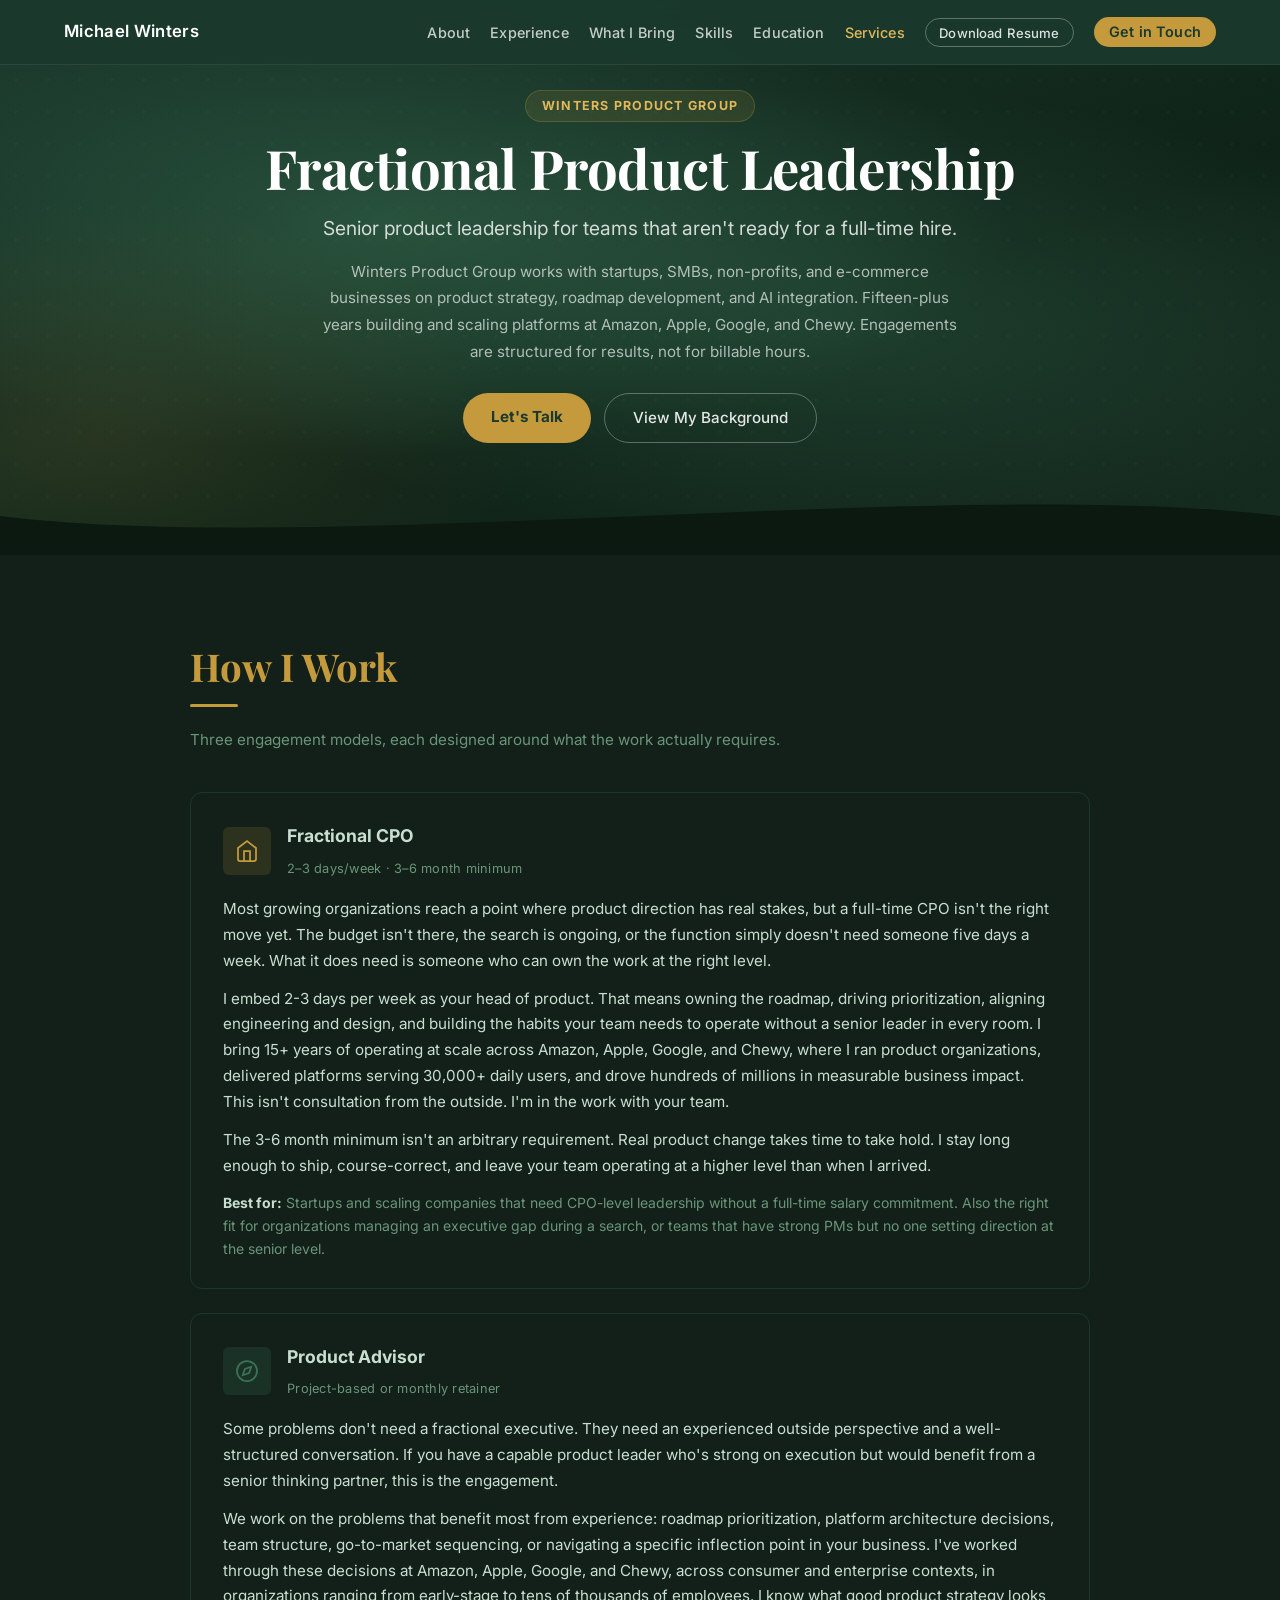
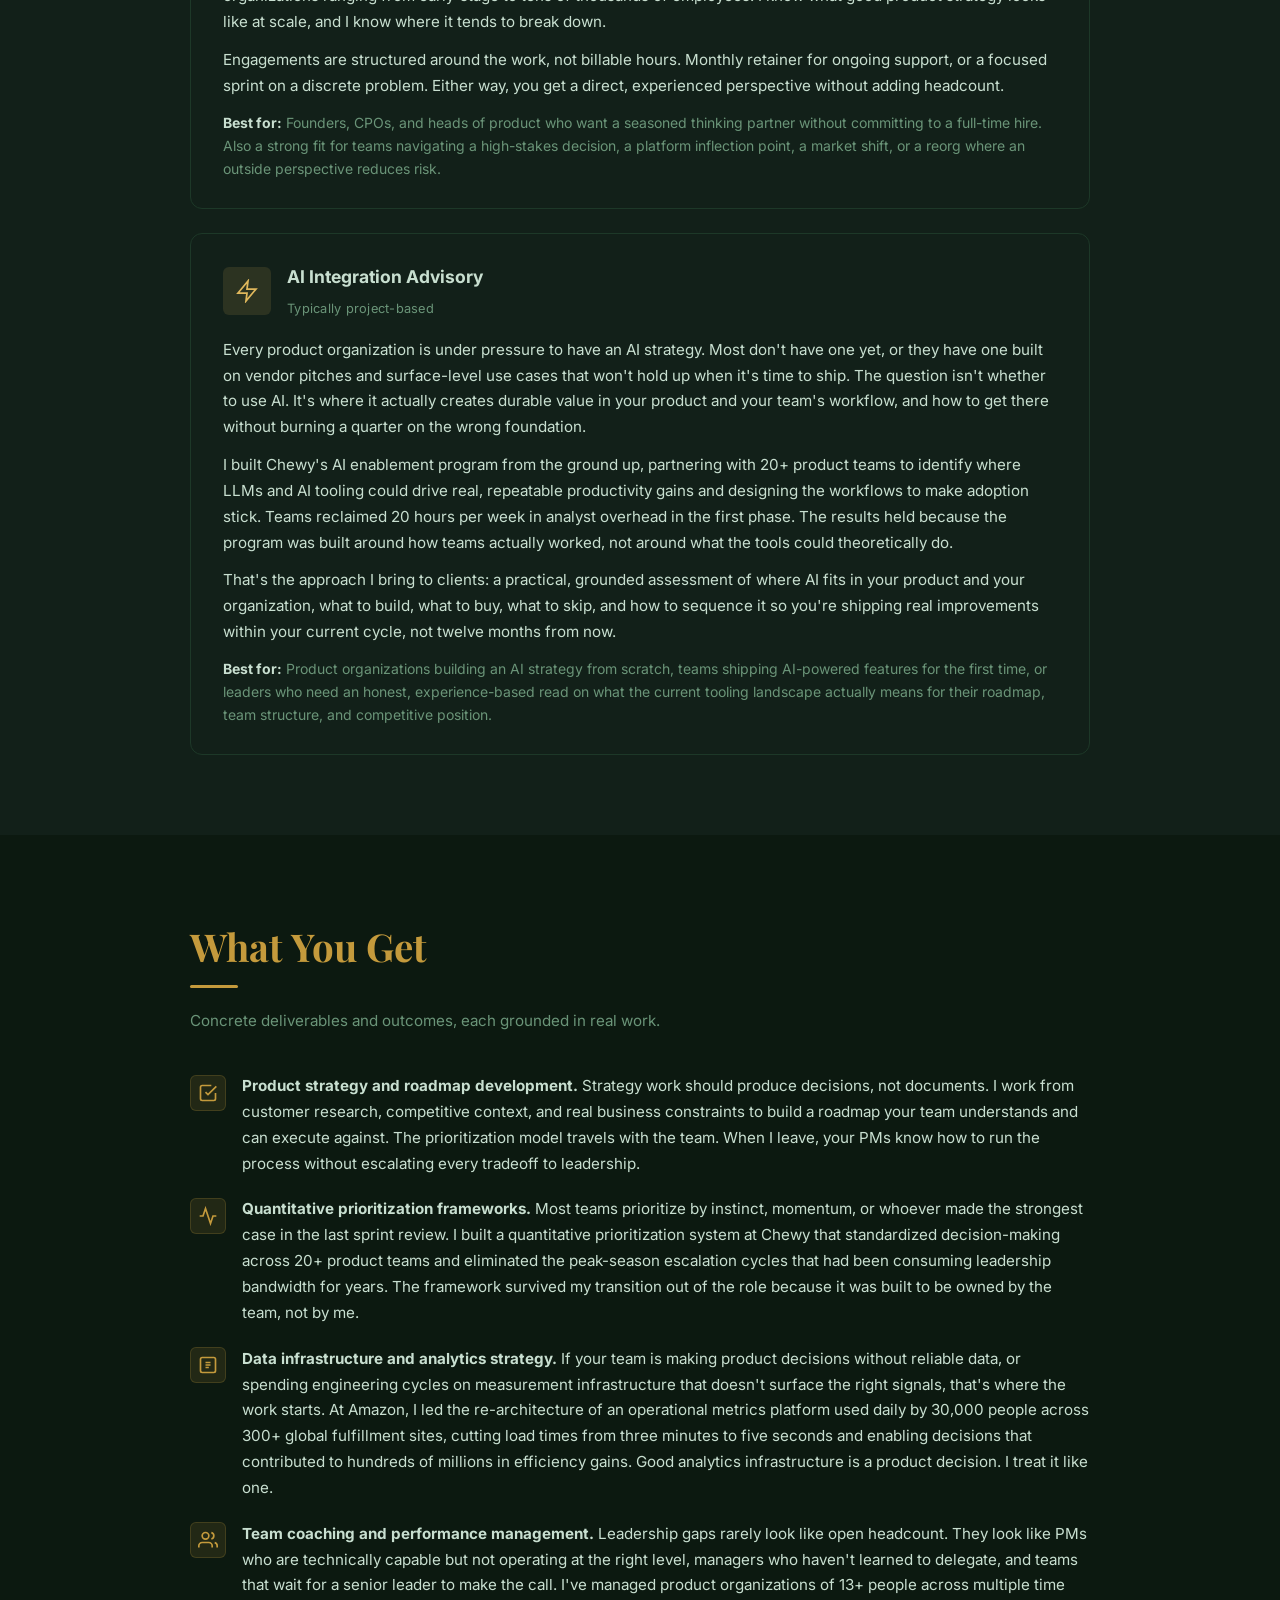
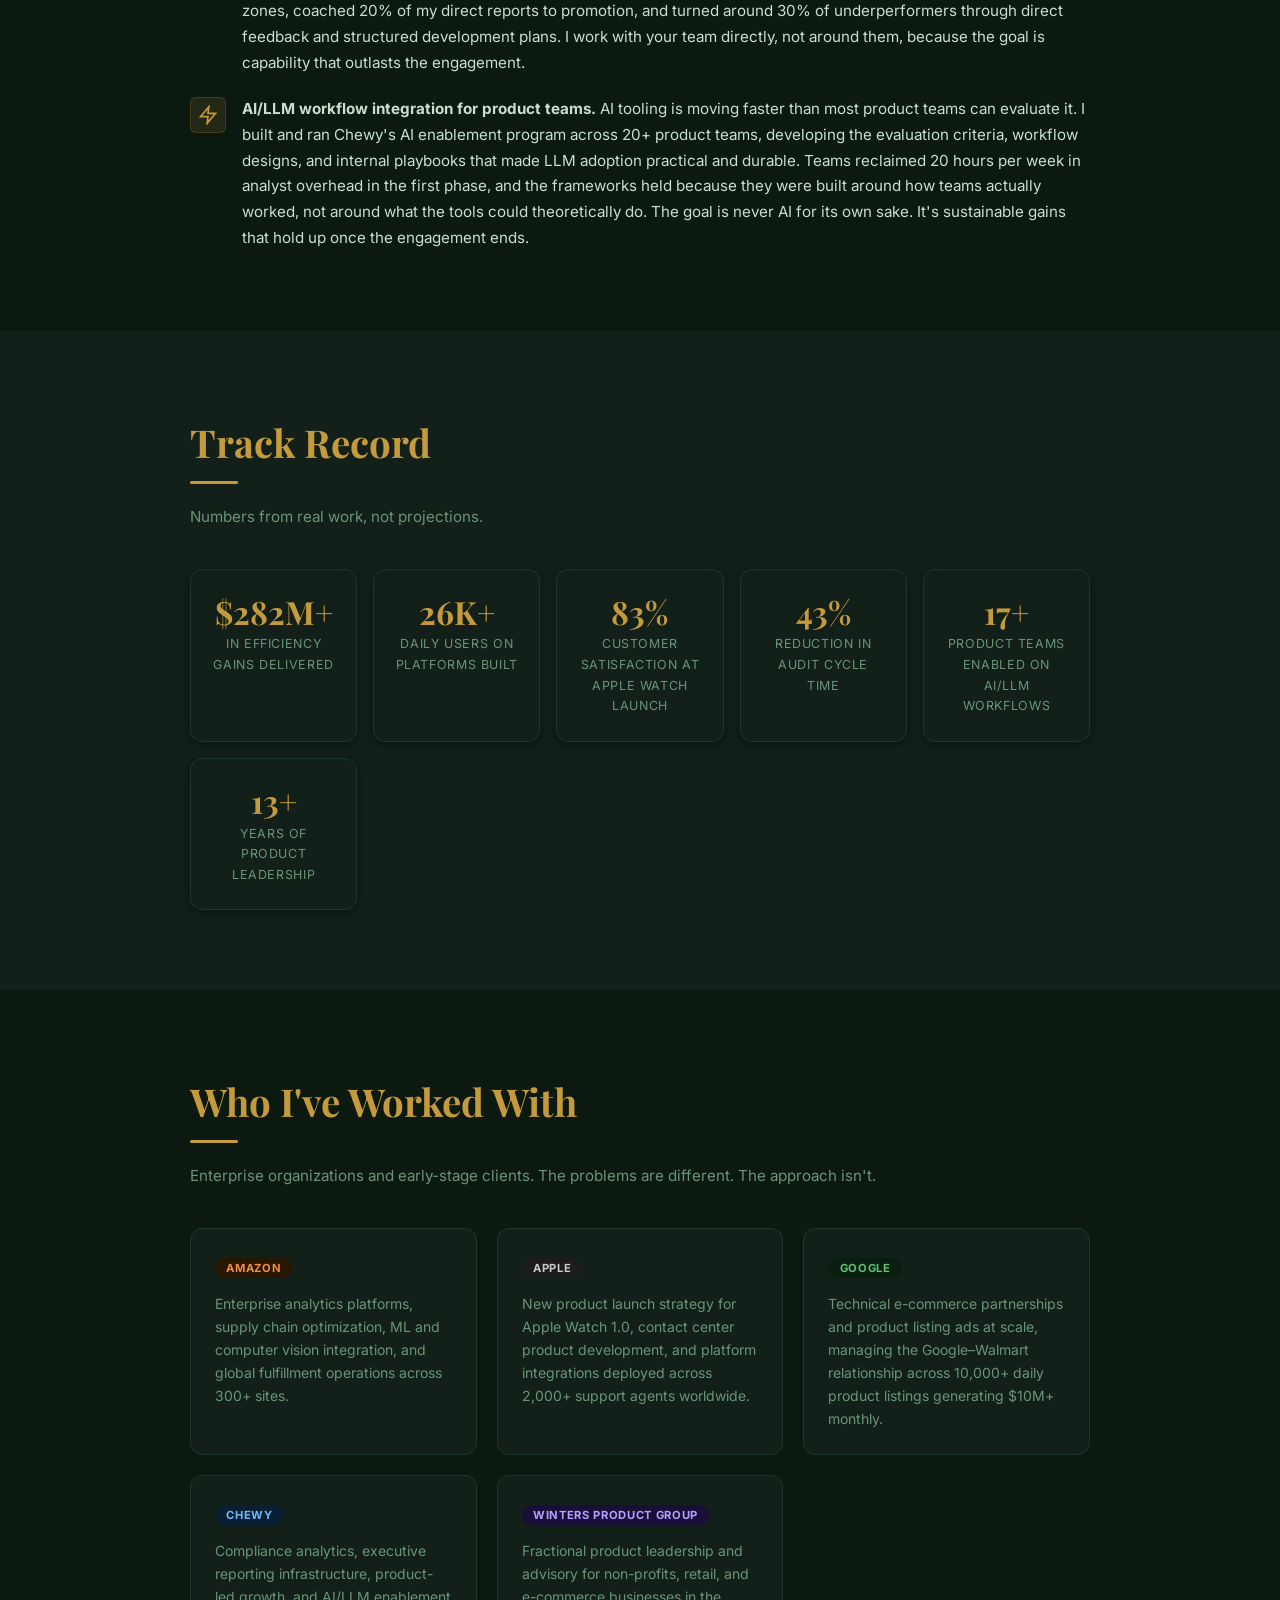
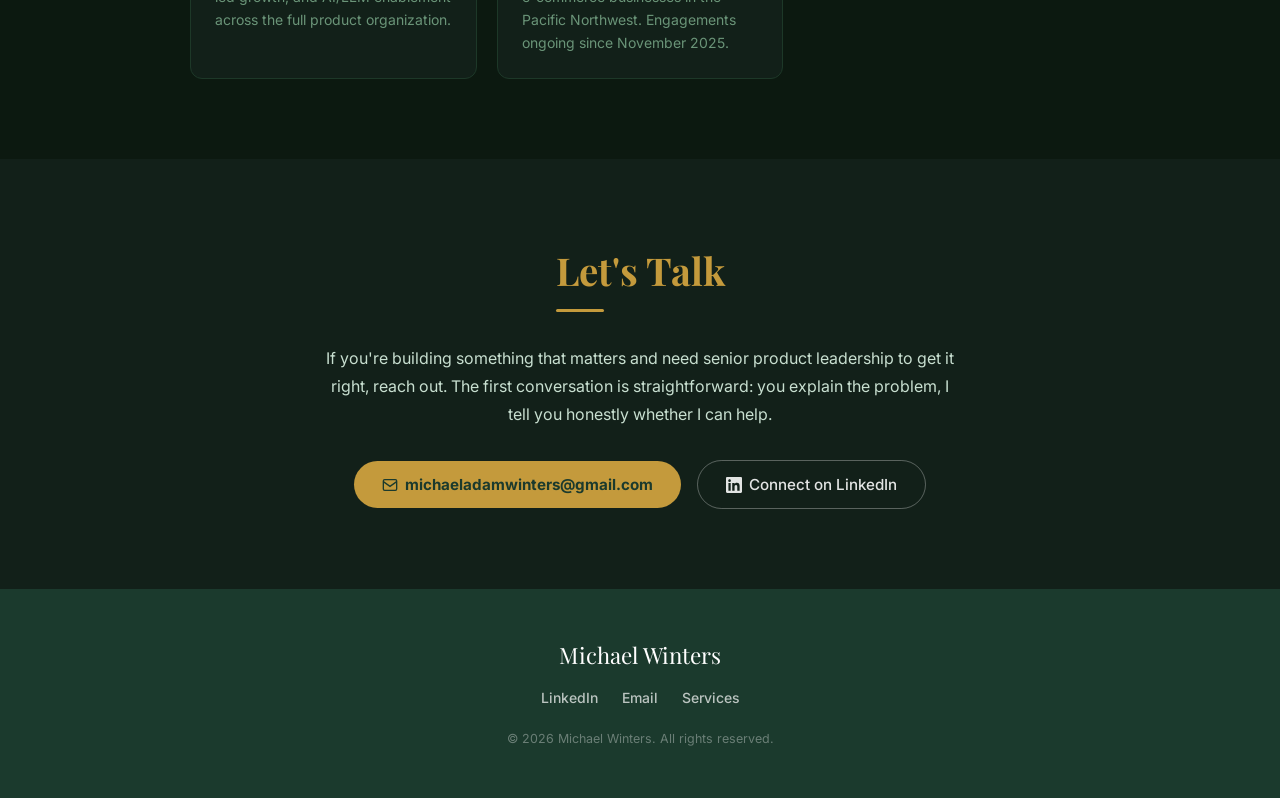
==== commit 6a58bd95: "Install Vercel Web Analytics # Vercel Web Analytics Implementation  ## Summary Successfully installe" ====
--- a/services.html
+++ b/services.html
@@ -18,6 +18,16 @@
   <link rel="preconnect" href="https://fonts.googleapis.com" />
   <link rel="preconnect" href="https://fonts.gstatic.com" crossorigin />
   <link href="https://fonts.googleapis.com/css2?family=Inter:wght@300;400;500;600;700&family=Playfair+Display:wght@700&display=swap" rel="stylesheet" />
+  <!-- Vercel Web Analytics -->
+  <script>
+    window.va = window.va || function () { (window.vaq = window.vaq || []).push(arguments); };
+  </script>
+  <script defer src="/_vercel/insights/script.js"></script>
+  <!-- Vercel Speed Insights -->
+  <script>
+    window.si = window.si || function () { (window.siq = window.siq || []).push(arguments); };
+  </script>
+  <script defer src="/_vercel/speed-insights/script.js"></script>
 </head>
 <body class="services-page">
 
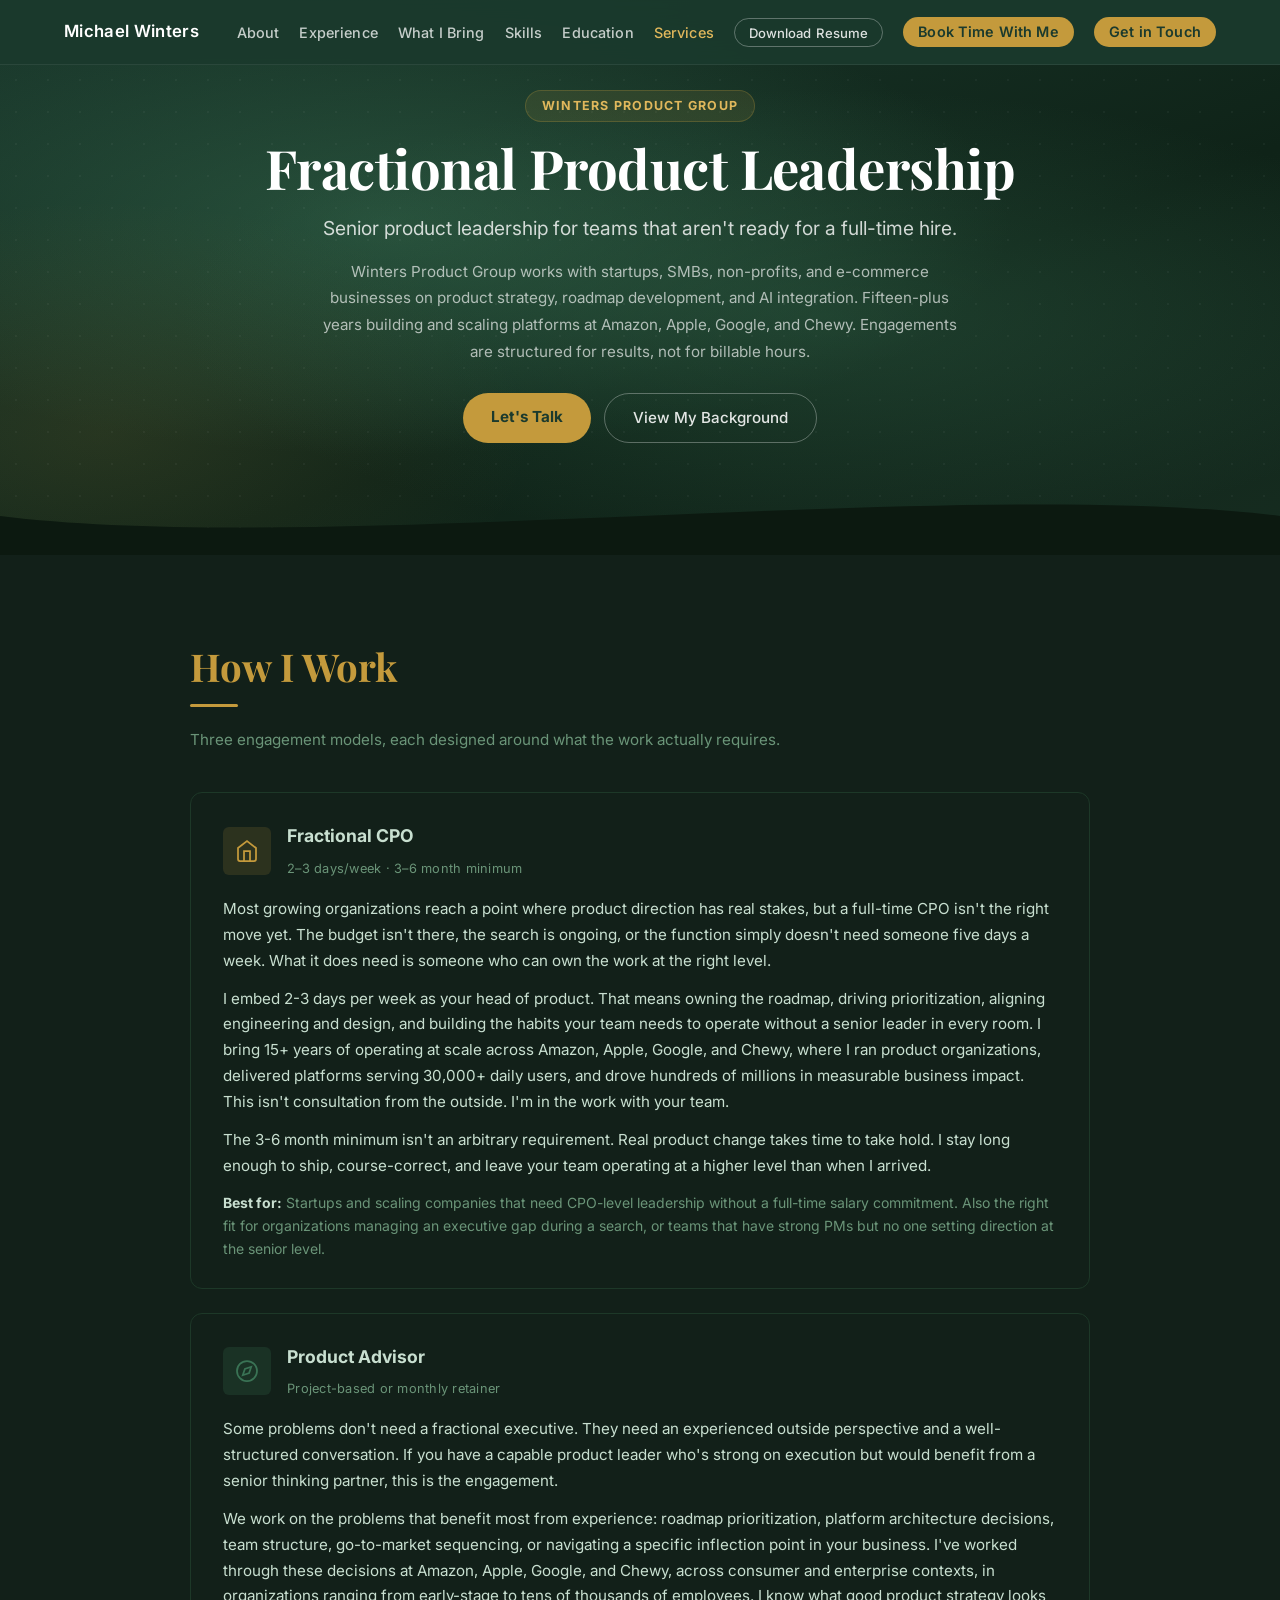
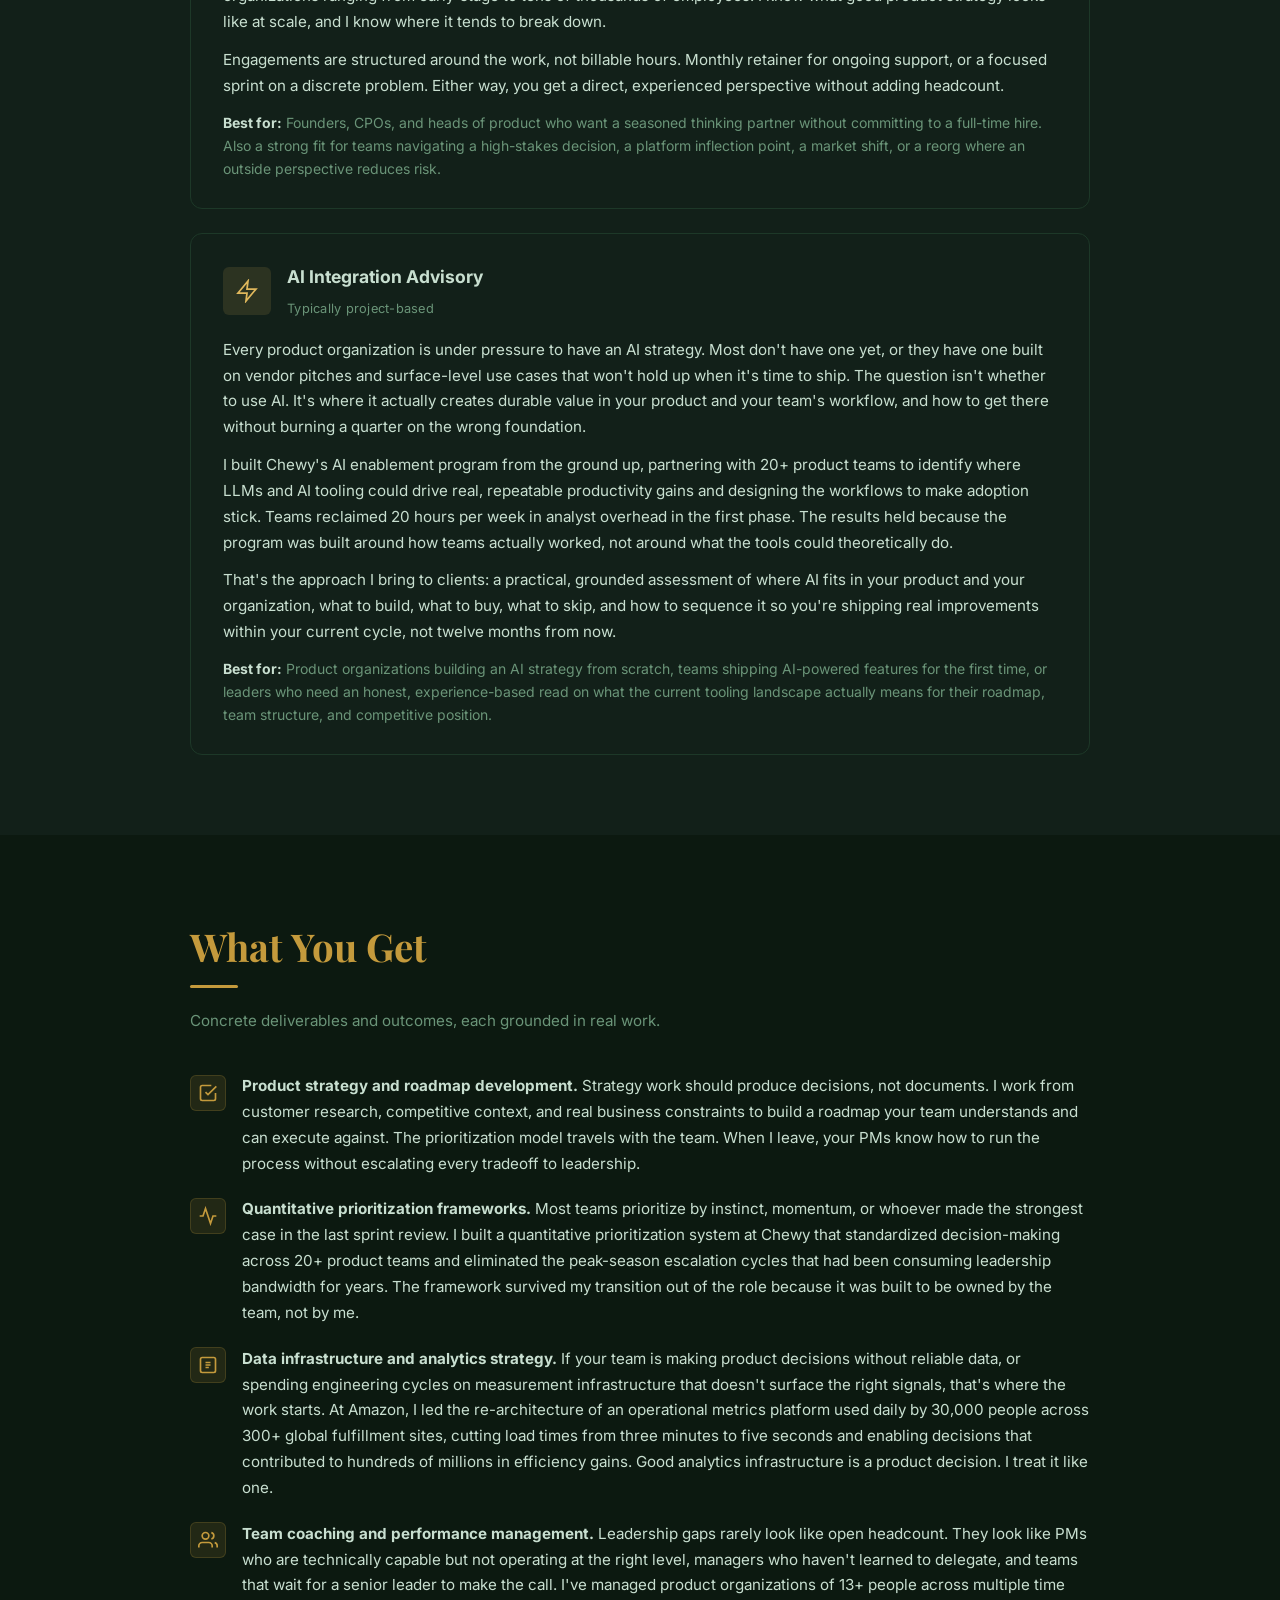
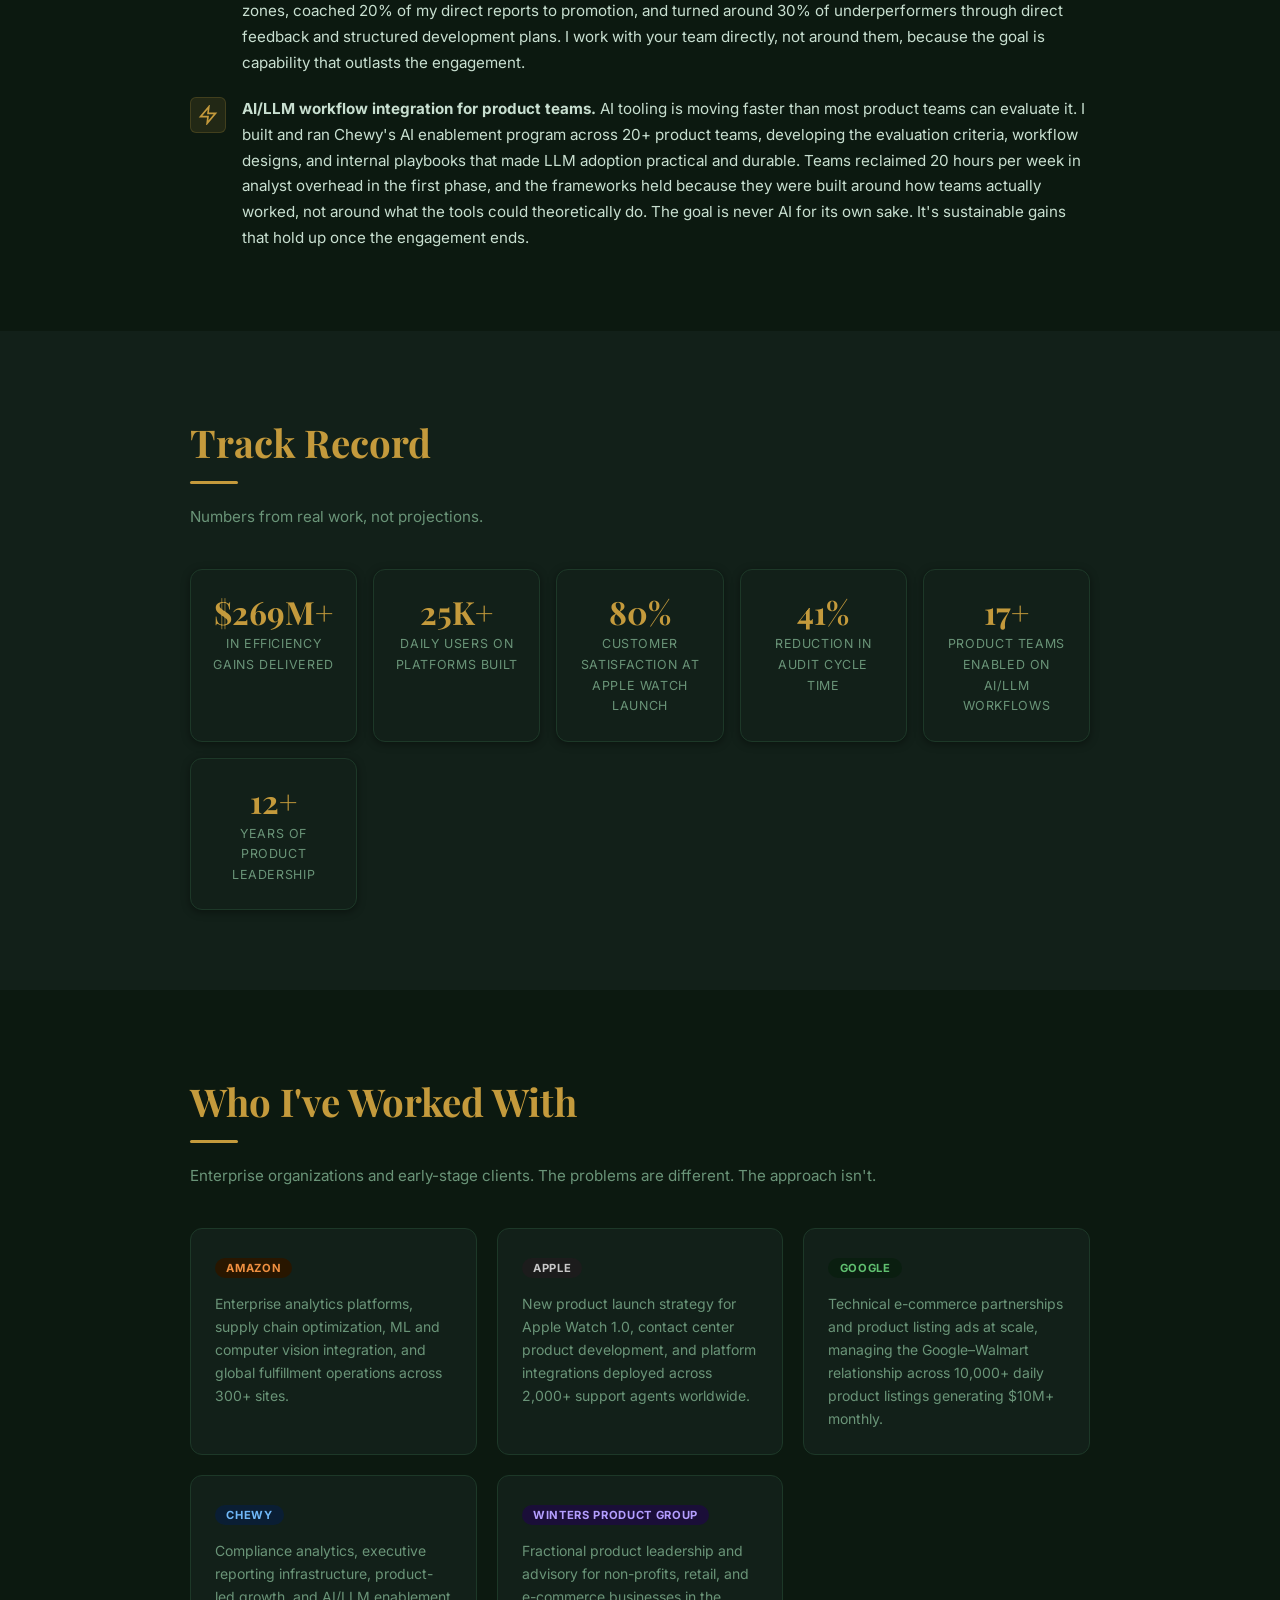
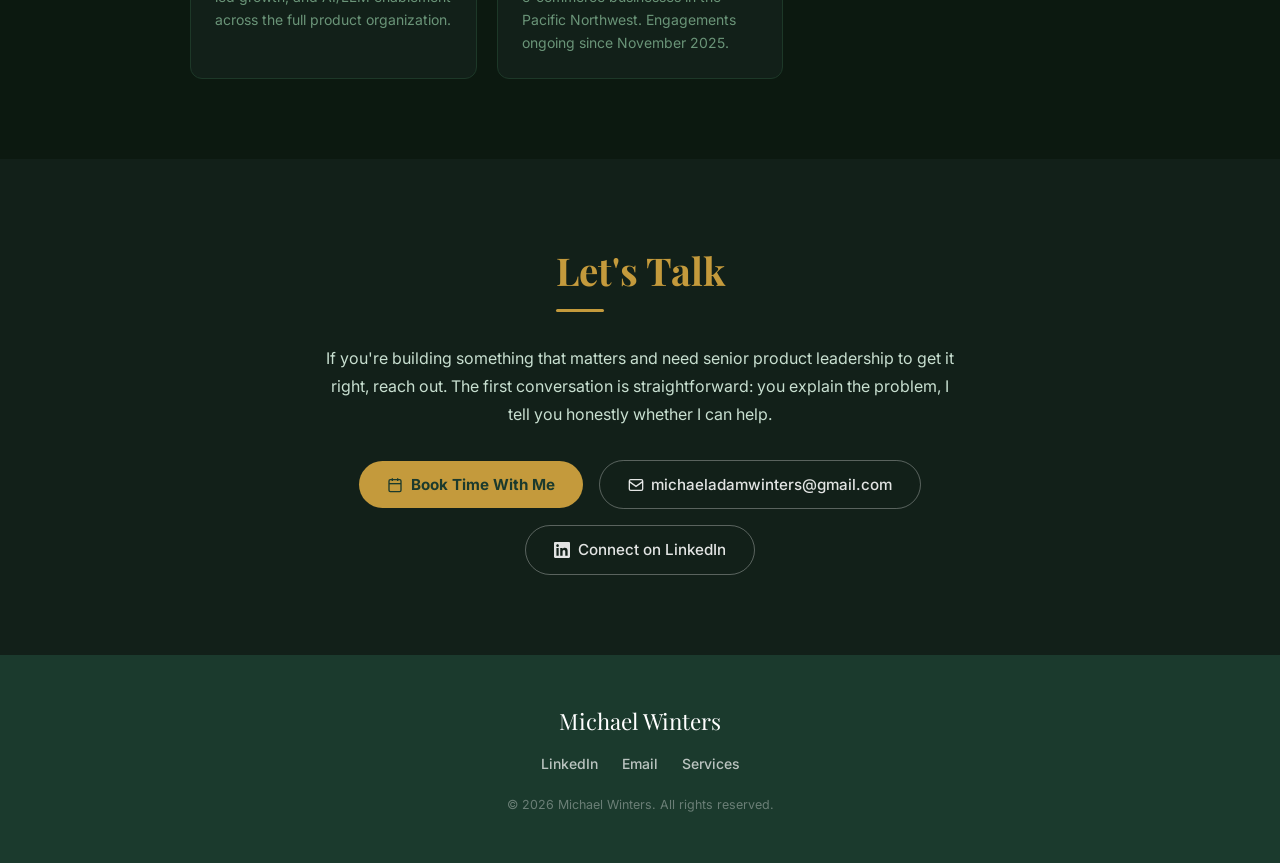
==== commit 45fb3a70: "Add 'Book Time With Me' calendar booking button across the site Added to four locations: - index.htm" ====
--- a/services.html
+++ b/services.html
@@ -18,16 +18,6 @@
   <link rel="preconnect" href="https://fonts.googleapis.com" />
   <link rel="preconnect" href="https://fonts.gstatic.com" crossorigin />
   <link href="https://fonts.googleapis.com/css2?family=Inter:wght@300;400;500;600;700&family=Playfair+Display:wght@700&display=swap" rel="stylesheet" />
-  <!-- Vercel Web Analytics -->
-  <script>
-    window.va = window.va || function () { (window.vaq = window.vaq || []).push(arguments); };
-  </script>
-  <script defer src="/_vercel/insights/script.js"></script>
-  <!-- Vercel Speed Insights -->
-  <script>
-    window.si = window.si || function () { (window.siq = window.siq || []).push(arguments); };
-  </script>
-  <script defer src="/_vercel/speed-insights/script.js"></script>
 </head>
 <body class="services-page">
 
@@ -45,6 +35,7 @@
         <li><a href="/#education">Education</a></li>
         <li><a href="services.html" class="nav-services-active">Services</a></li>
         <li><a href="https://drive.google.com/file/d/1cJpaUZawA--sVlINgP8lD4SFeZOE573A/view?usp=sharing" target="_blank" rel="noopener" class="nav-resume">Download Resume</a></li>
+        <li><a href="https://calendar.app.google/mppP5ta8QZtQLtQf8" target="_blank" rel="noopener" class="nav-cta">Book Time With Me</a></li>
         <li><a href="mailto:michaeladamwinters@gmail.com" class="nav-cta">Get in Touch</a></li>
       </ul>
       <button class="hamburger" aria-label="Toggle menu">&#9776;</button>
@@ -274,7 +265,11 @@
         <h2 class="section-heading">Let's Talk</h2>
         <p class="services-cta-body">If you're building something that matters and need senior product leadership to get it right, reach out. The first conversation is straightforward: you explain the problem, I tell you honestly whether I can help.</p>
         <div class="services-cta-actions">
-          <a href="mailto:michaeladamwinters@gmail.com" class="hero-cta-primary">
+          <a href="https://calendar.app.google/mppP5ta8QZtQLtQf8" target="_blank" rel="noopener" class="hero-cta-primary">
+            <svg width="16" height="16" viewBox="0 0 24 24" fill="none" stroke="currentColor" stroke-width="2" aria-hidden="true"><rect x="3" y="4" width="18" height="18" rx="2"/><line x1="16" y1="2" x2="16" y2="6"/><line x1="8" y1="2" x2="8" y2="6"/><line x1="3" y1="10" x2="21" y2="10"/></svg>
+            Book Time With Me
+          </a>
+          <a href="mailto:michaeladamwinters@gmail.com" class="hero-cta-secondary">
             <svg width="16" height="16" viewBox="0 0 24 24" fill="none" stroke="currentColor" stroke-width="2" aria-hidden="true"><rect x="2" y="4" width="20" height="16" rx="2"/><path d="m2 7 10 7 10-7"/></svg>
             michaeladamwinters@gmail.com
           </a>
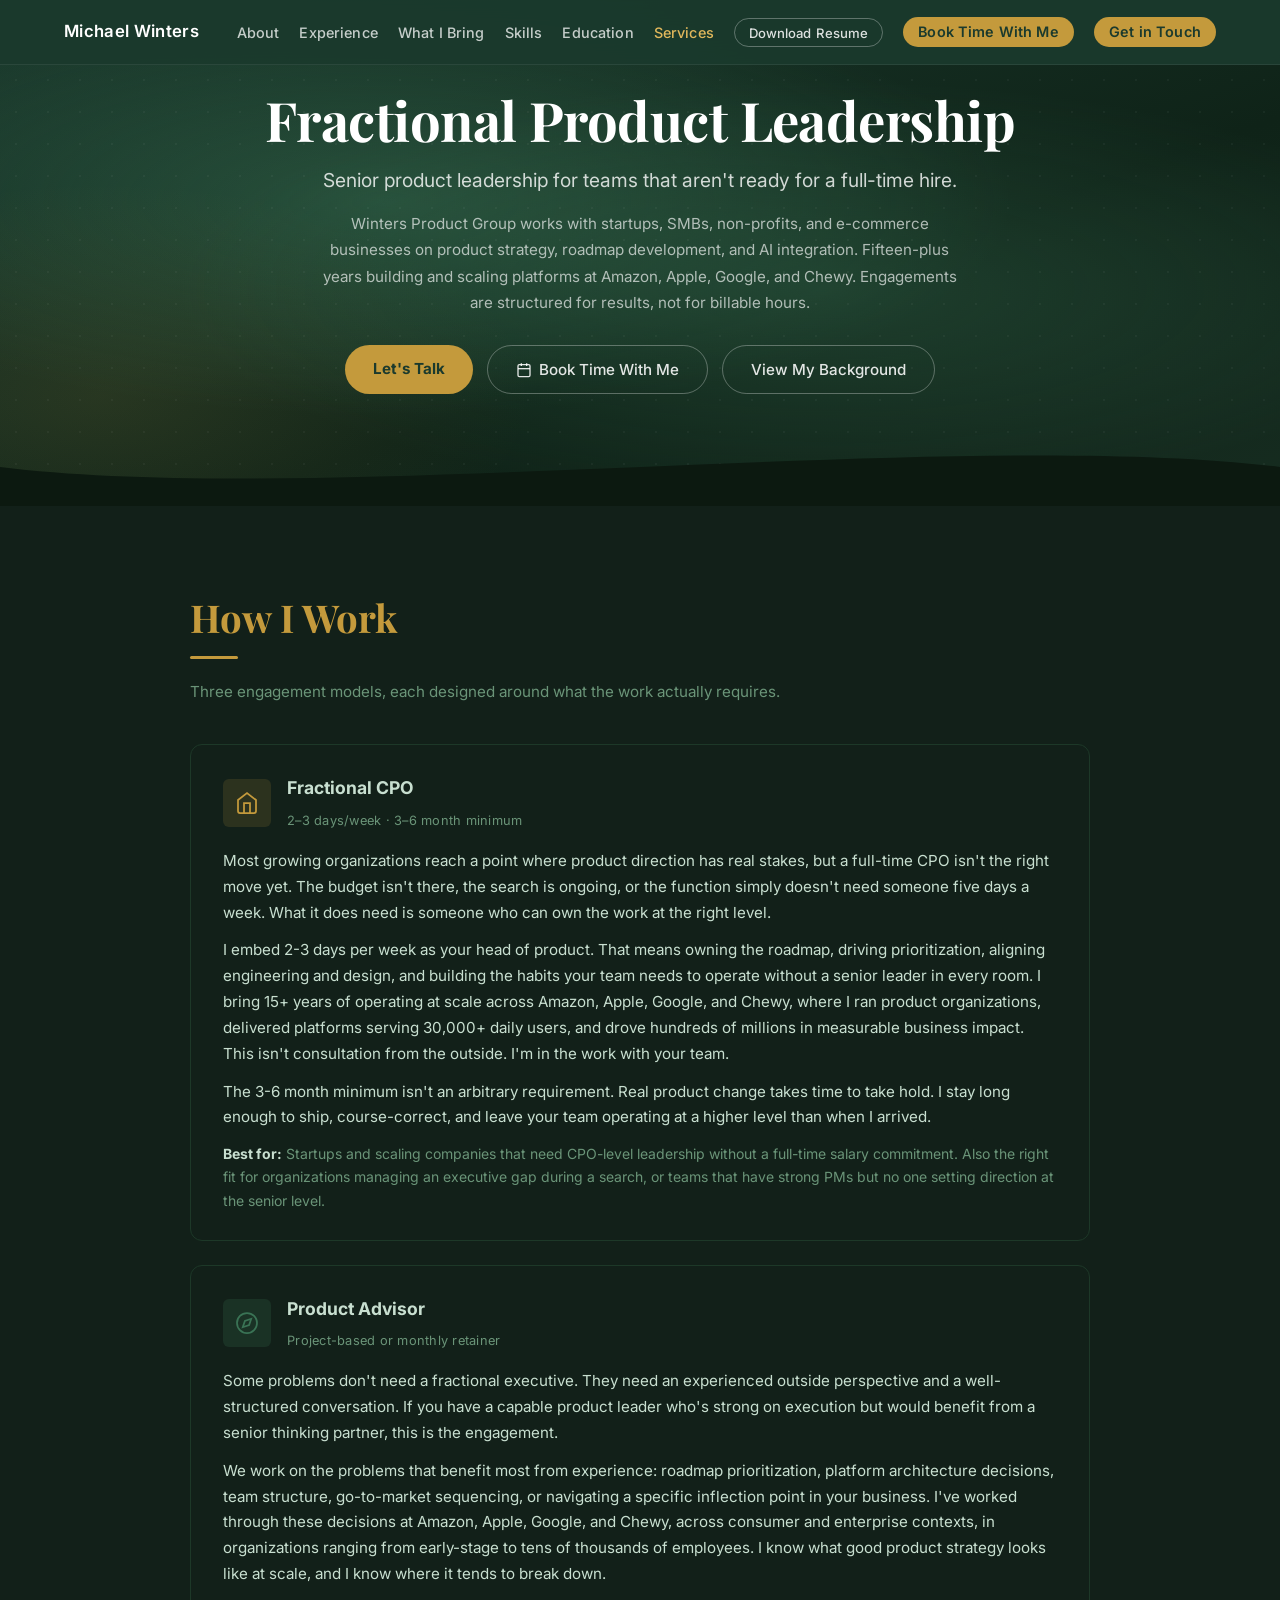
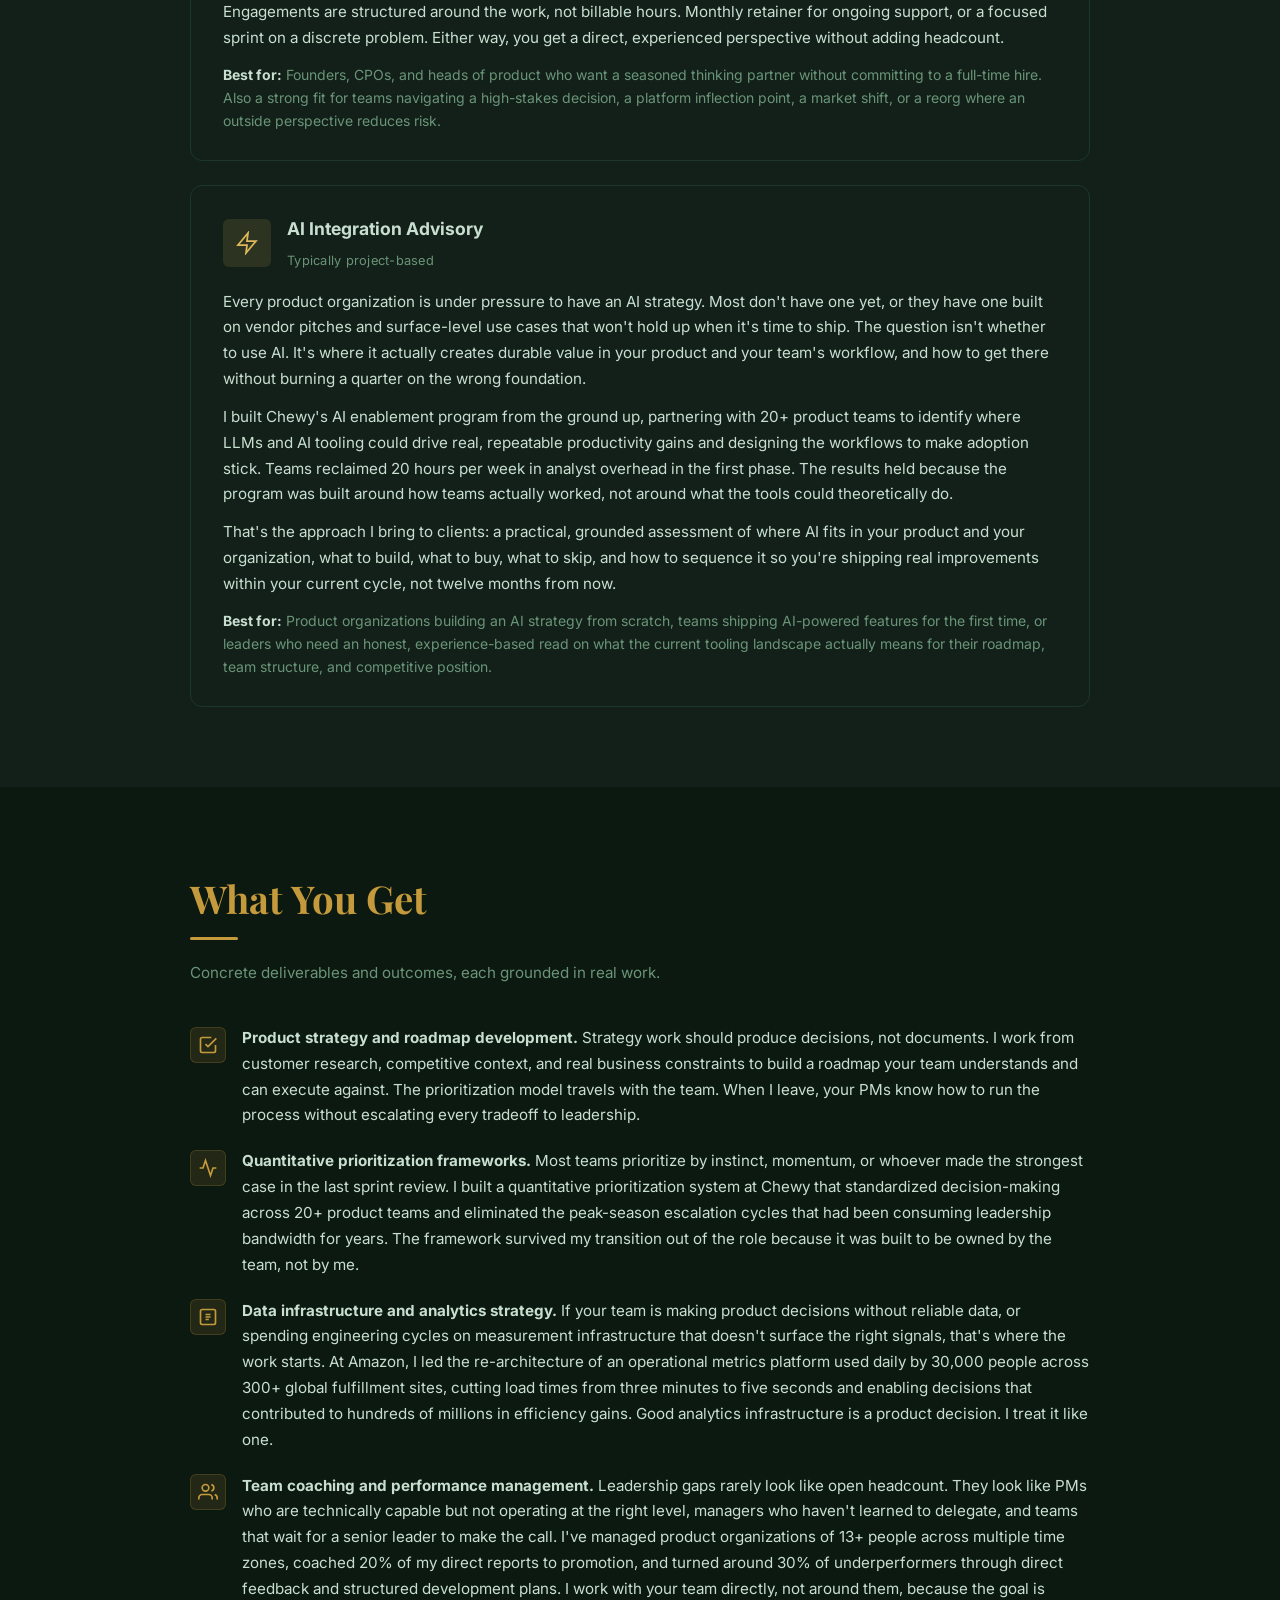
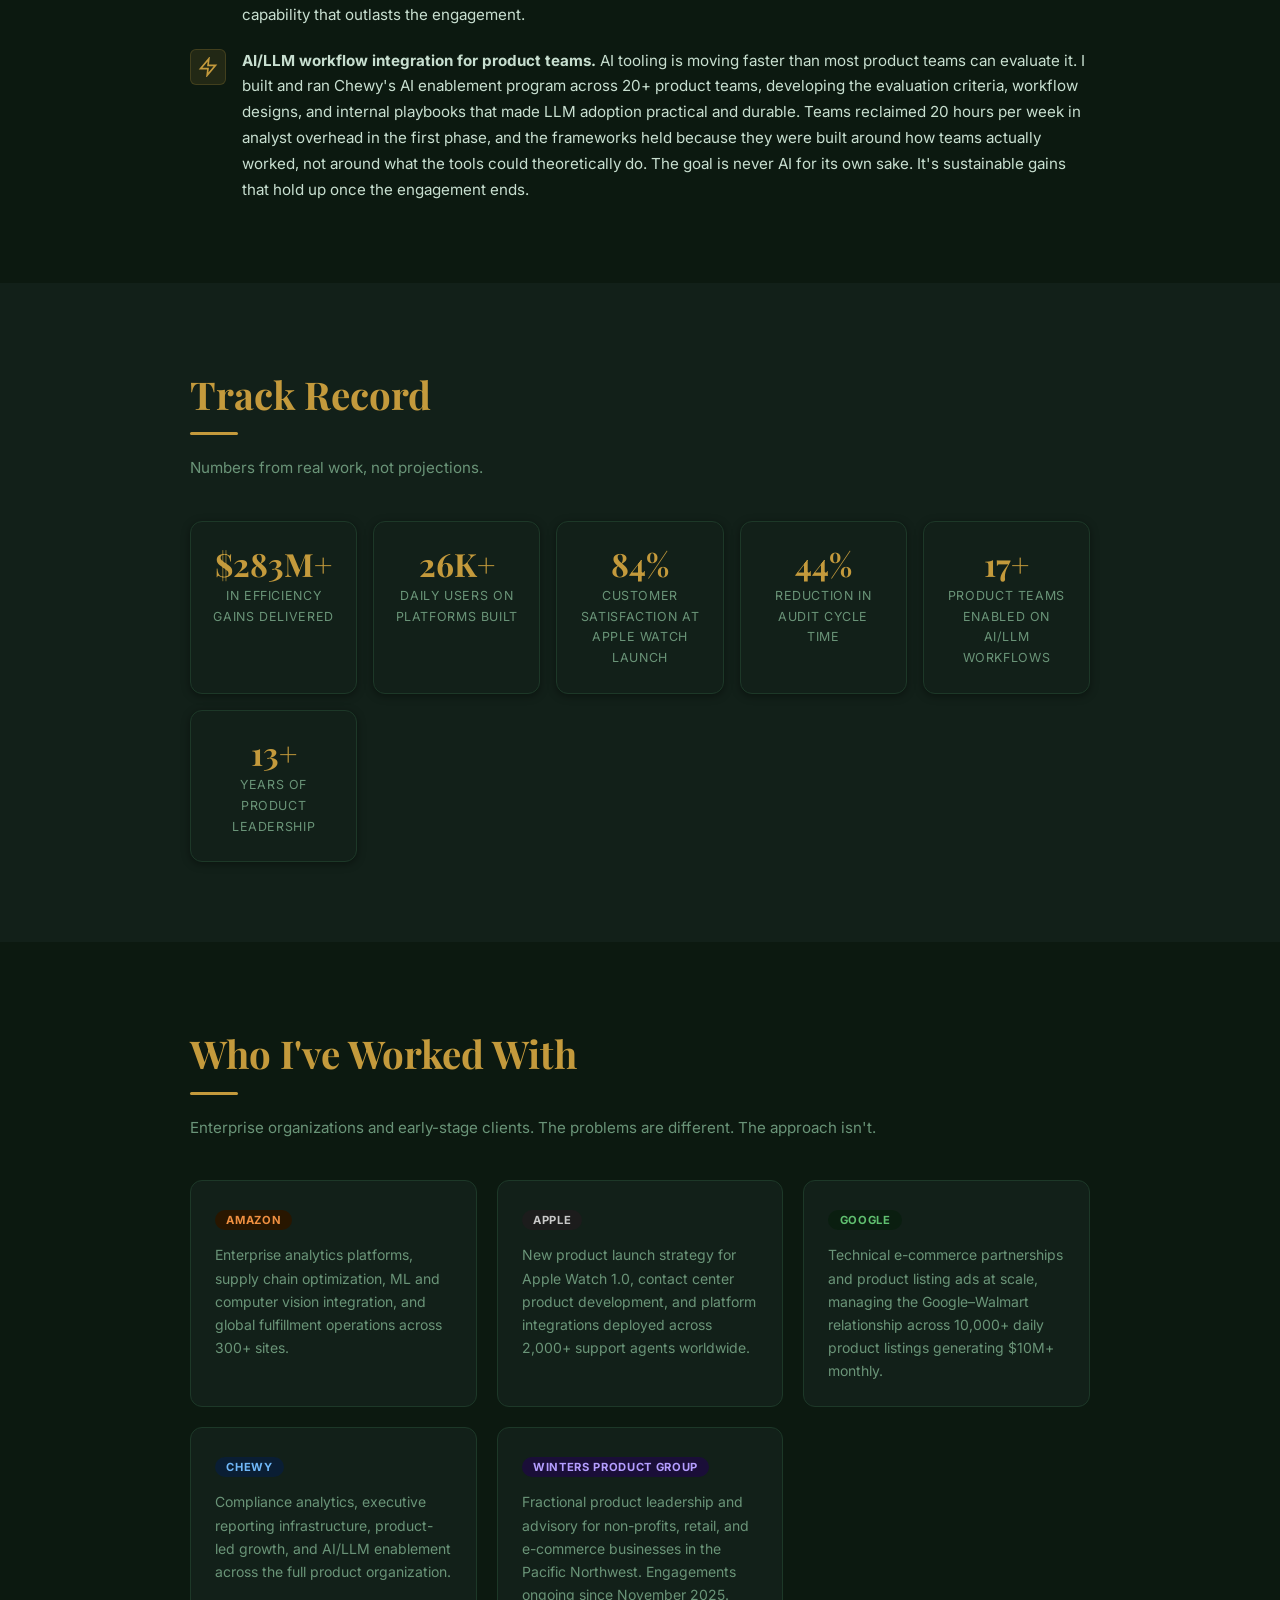
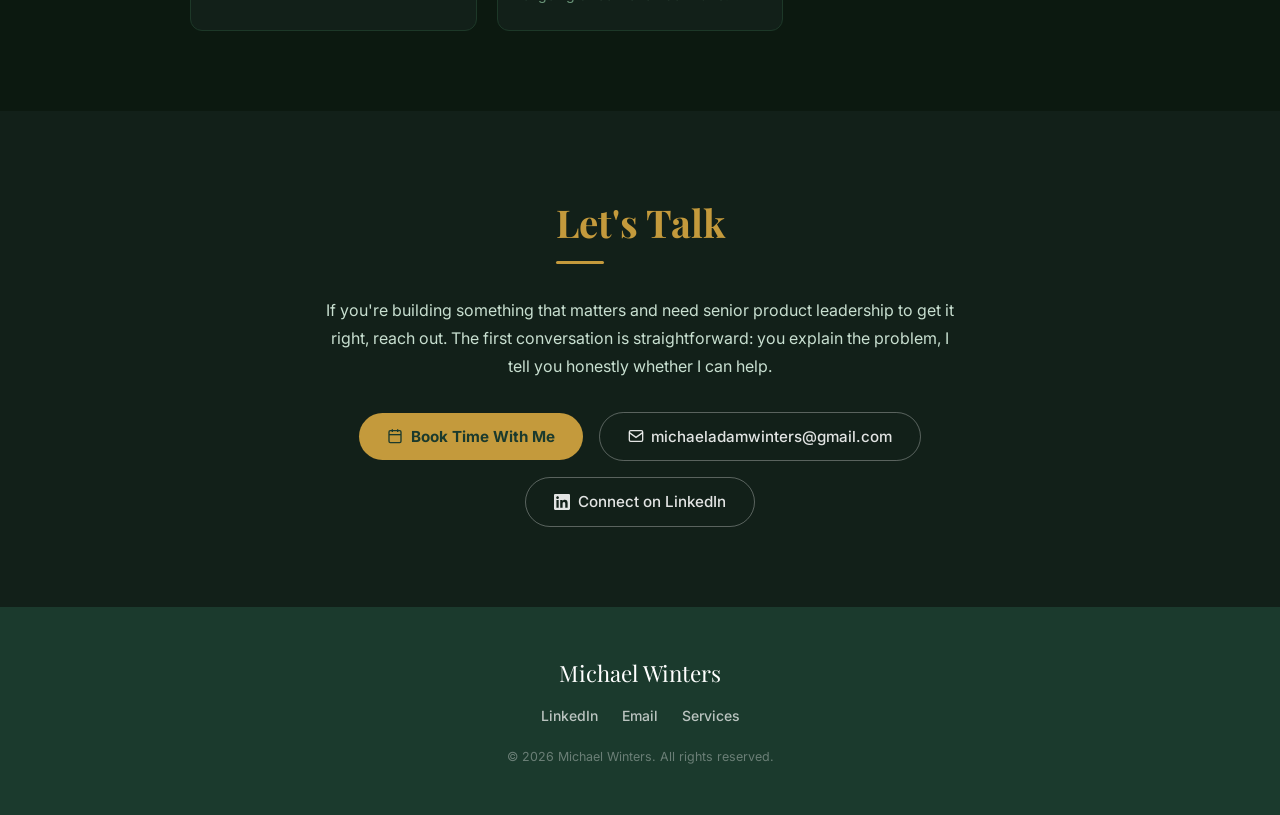
==== commit 4d26dd03: "Services hero: remove label bubble, add Book Time With Me button - Remove 'Winters Product Group' la" ====
--- a/services.html
+++ b/services.html
@@ -45,12 +45,15 @@
   <!-- ── SERVICES HERO ── -->
   <header id="services-hero">
     <div class="services-hero-inner">
-      <div class="services-hero-label">Winters Product Group</div>
       <h1 class="services-hero-title">Fractional Product Leadership</h1>
       <p class="services-hero-subtitle">Senior product leadership for teams that aren't ready for a full-time hire.</p>
       <p class="services-hero-body">Winters Product Group works with startups, SMBs, non-profits, and e-commerce businesses on product strategy, roadmap development, and AI integration. Fifteen-plus years building and scaling platforms at Amazon, Apple, Google, and Chewy. Engagements are structured for results, not for billable hours.</p>
       <div class="services-hero-ctas">
         <a href="mailto:michaeladamwinters@gmail.com" class="hero-cta-primary">Let's Talk</a>
+        <a href="https://calendar.app.google/mppP5ta8QZtQLtQf8" target="_blank" rel="noopener" class="hero-cta-secondary">
+          <svg width="16" height="16" viewBox="0 0 24 24" fill="none" stroke="currentColor" stroke-width="2" aria-hidden="true"><rect x="3" y="4" width="18" height="18" rx="2"/><line x1="16" y1="2" x2="16" y2="6"/><line x1="8" y1="2" x2="8" y2="6"/><line x1="3" y1="10" x2="21" y2="10"/></svg>
+          Book Time With Me
+        </a>
         <a href="/#experience" class="hero-cta-secondary">View My Background</a>
       </div>
     </div>
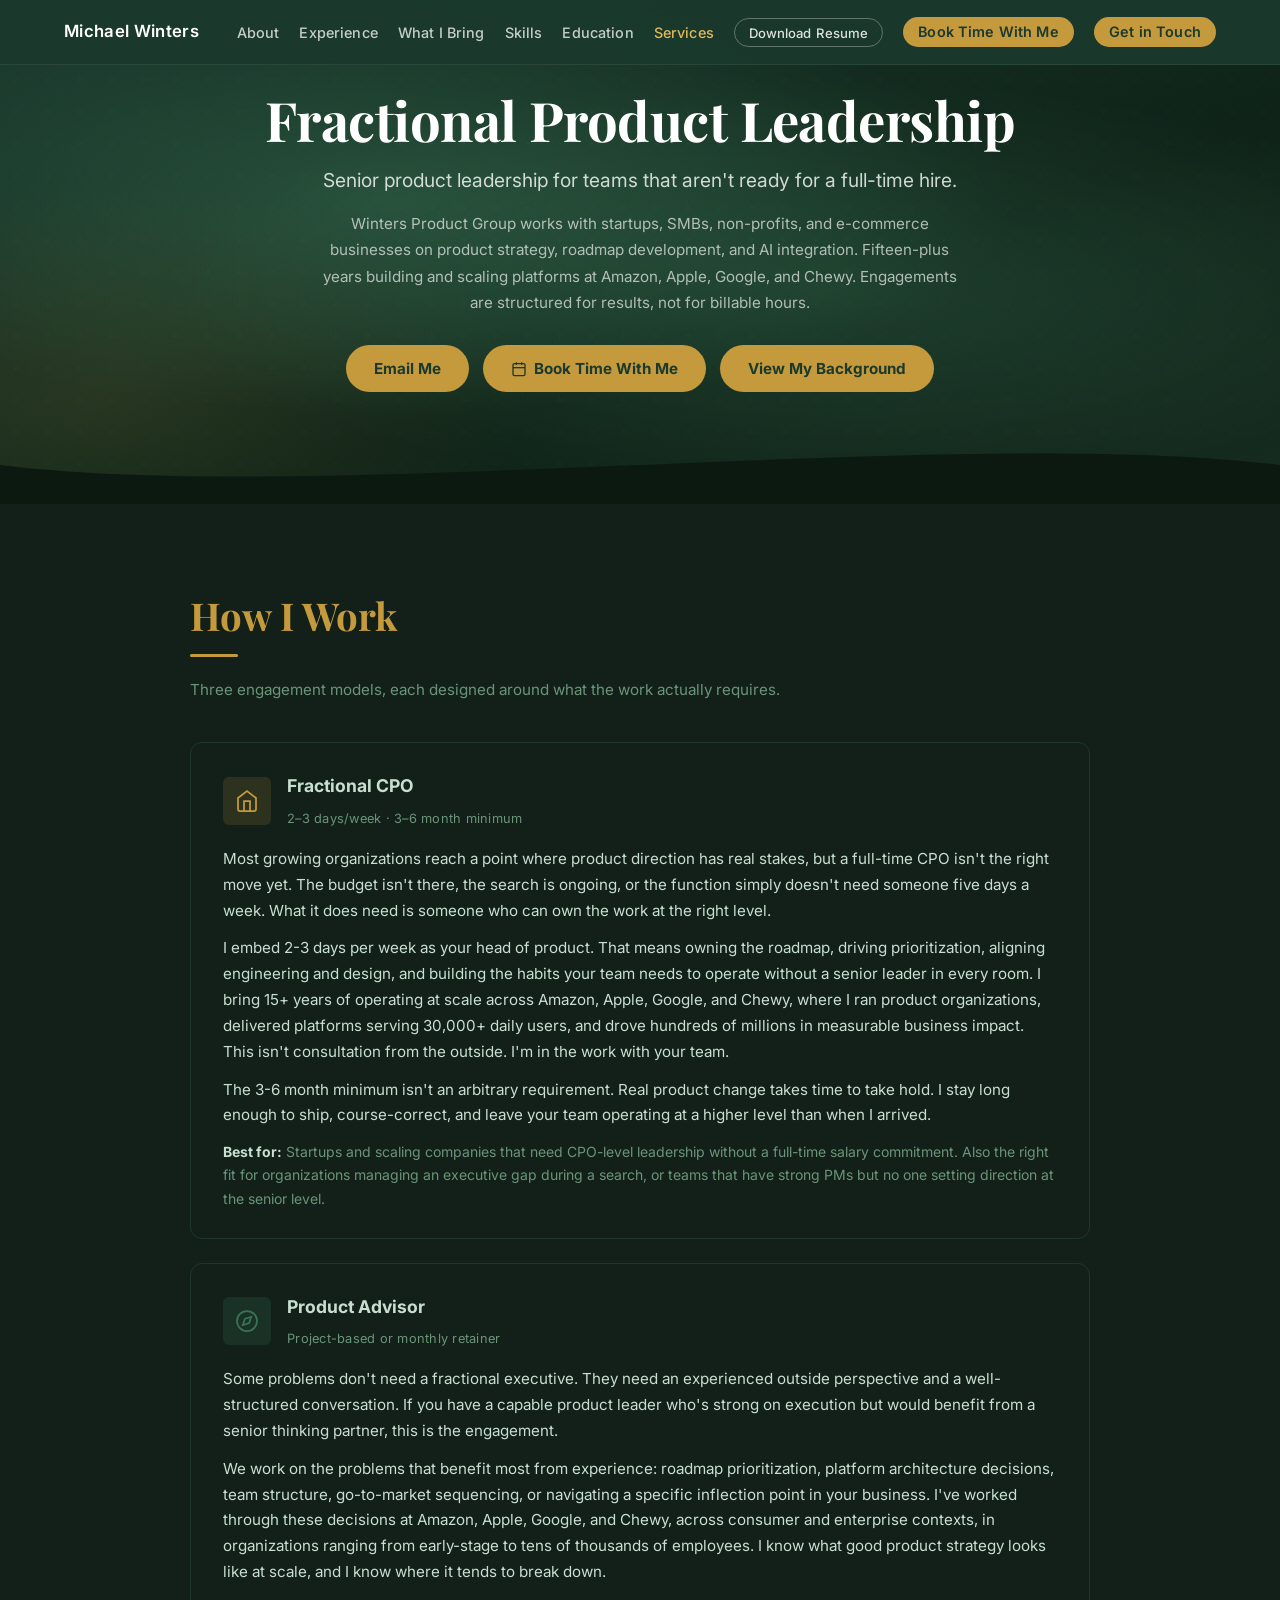
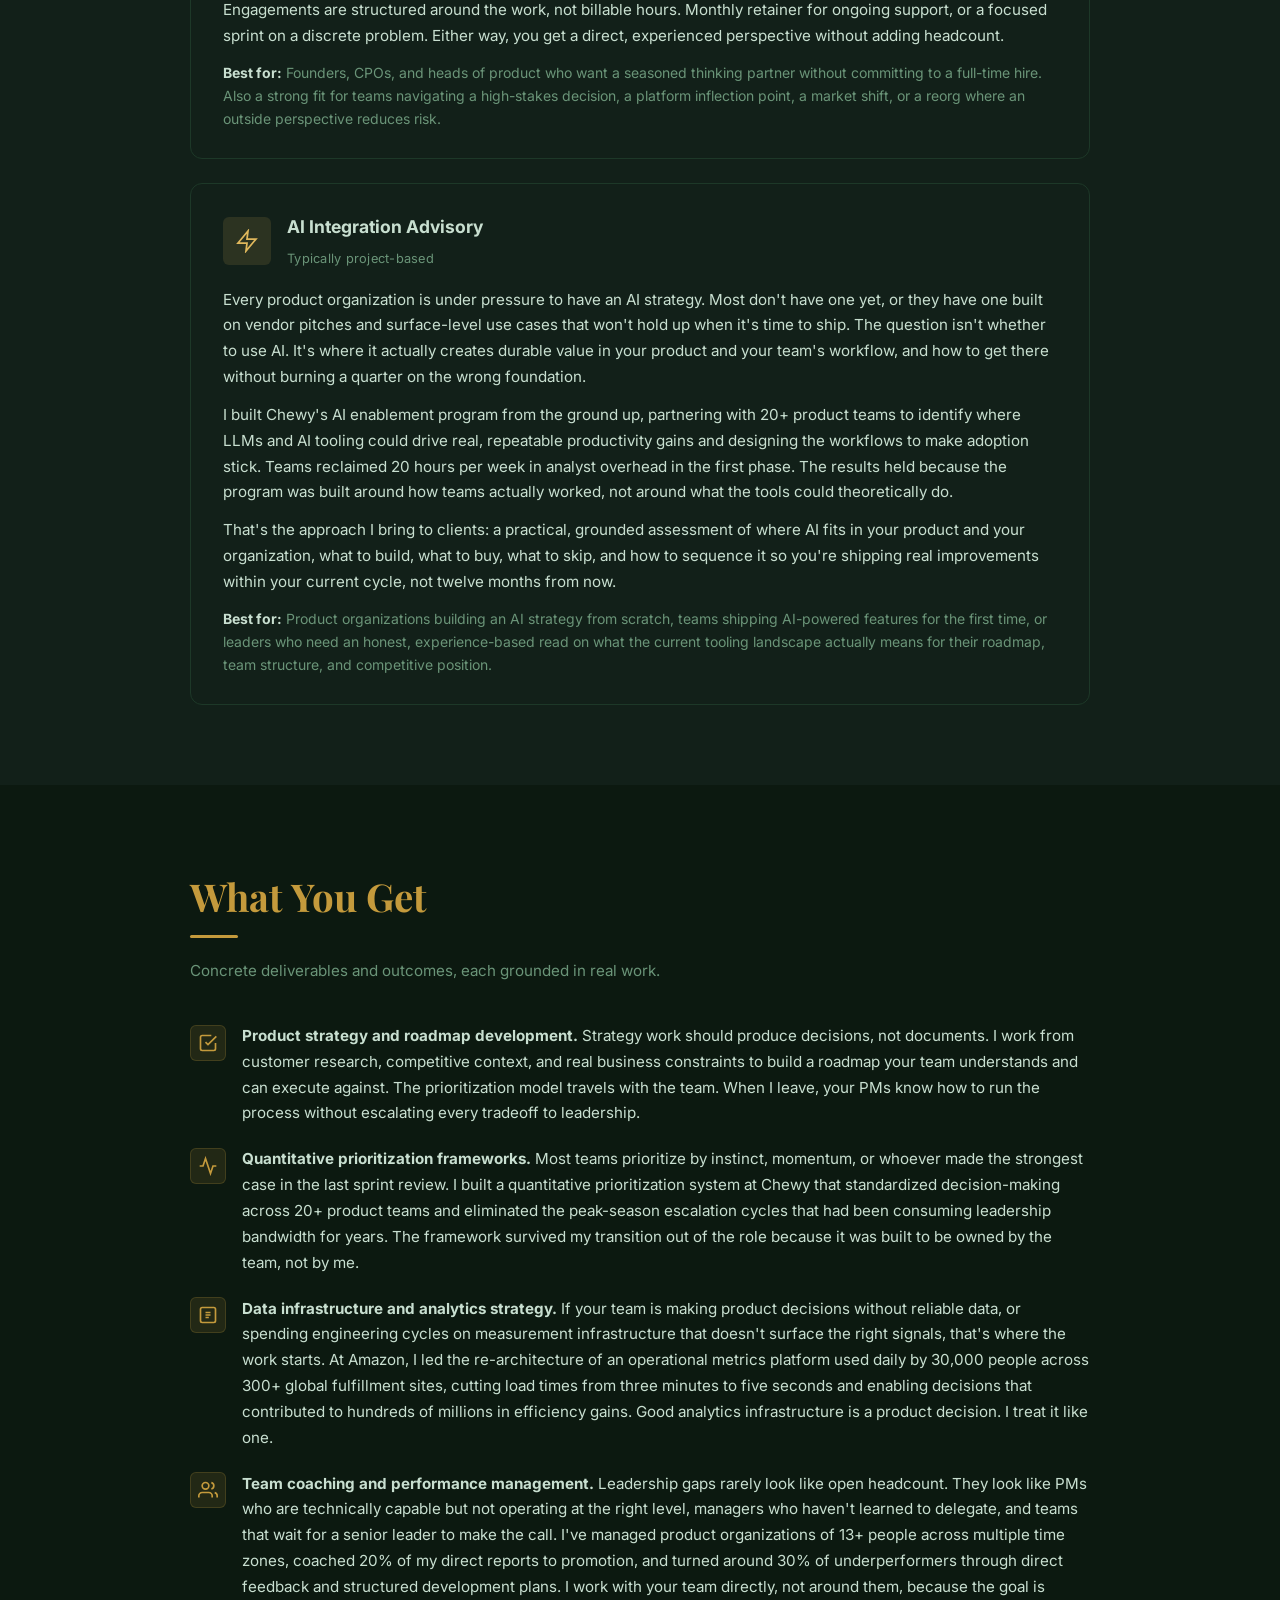
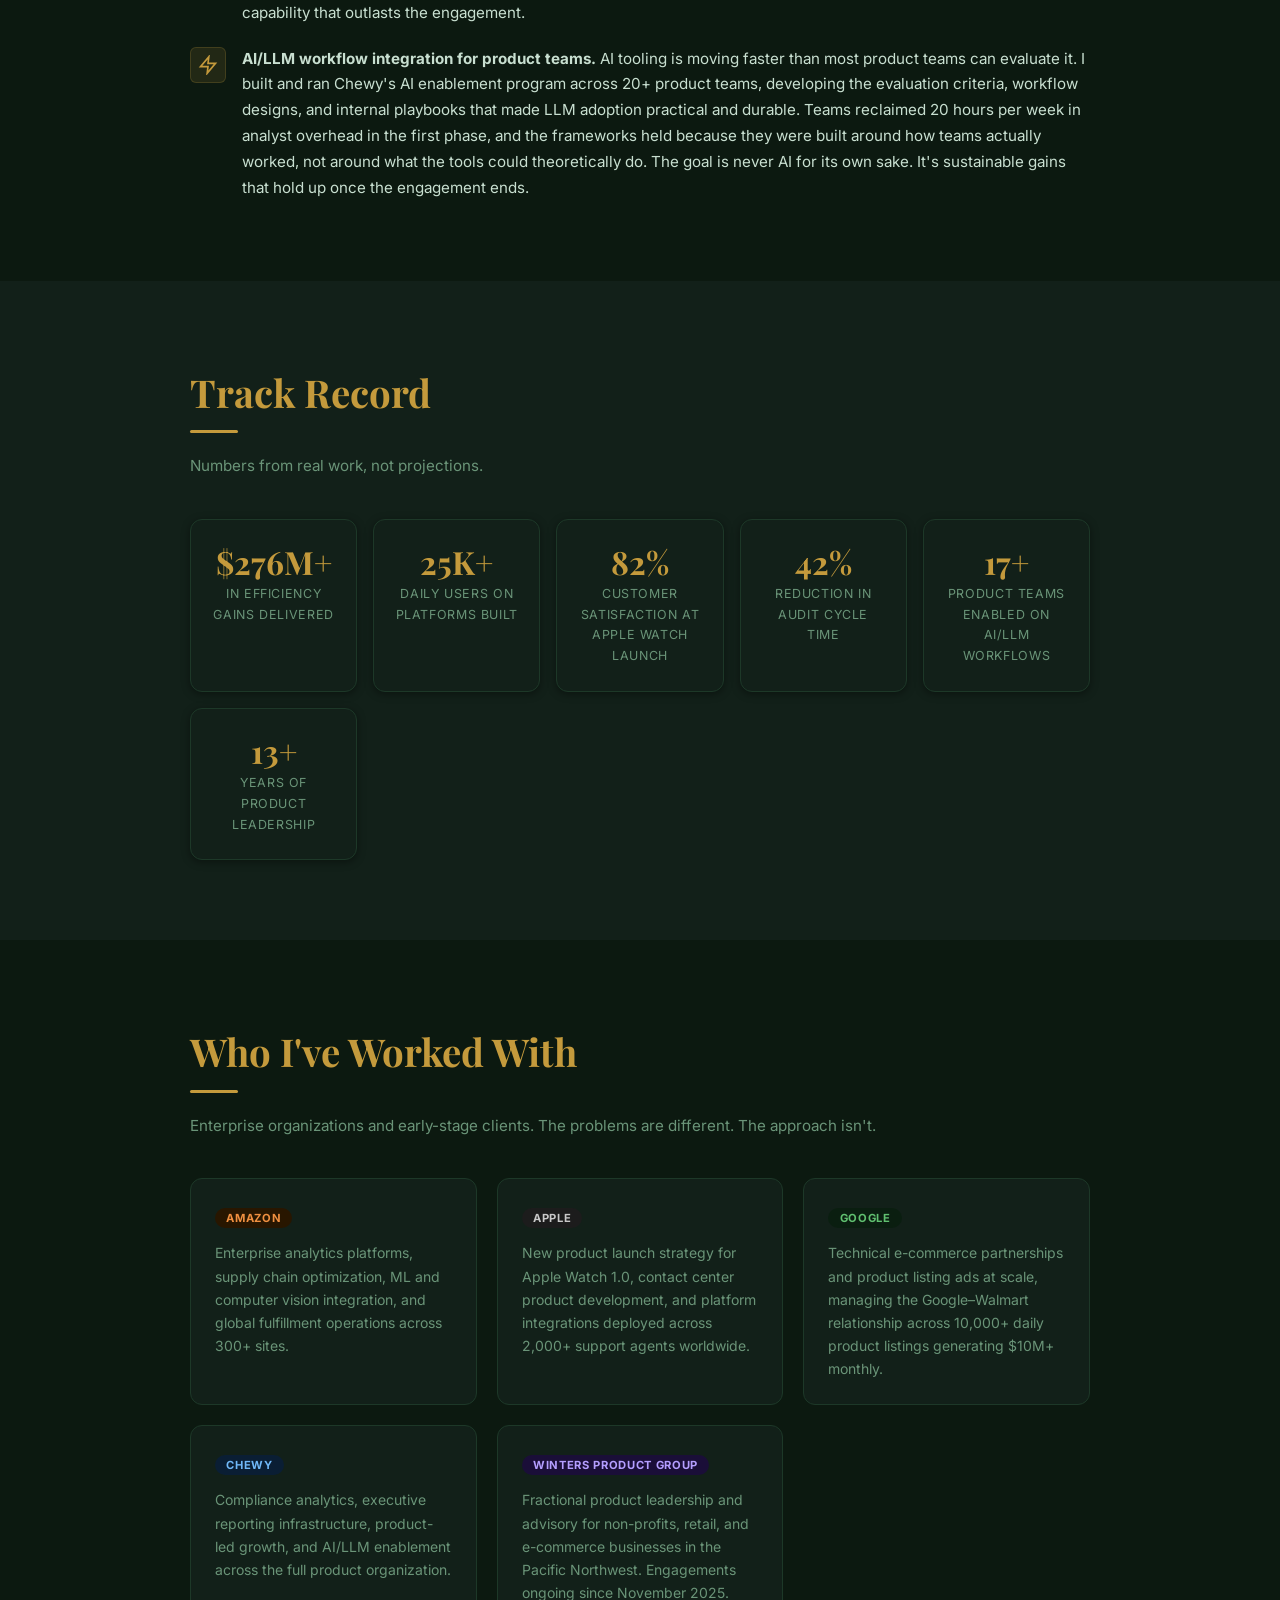
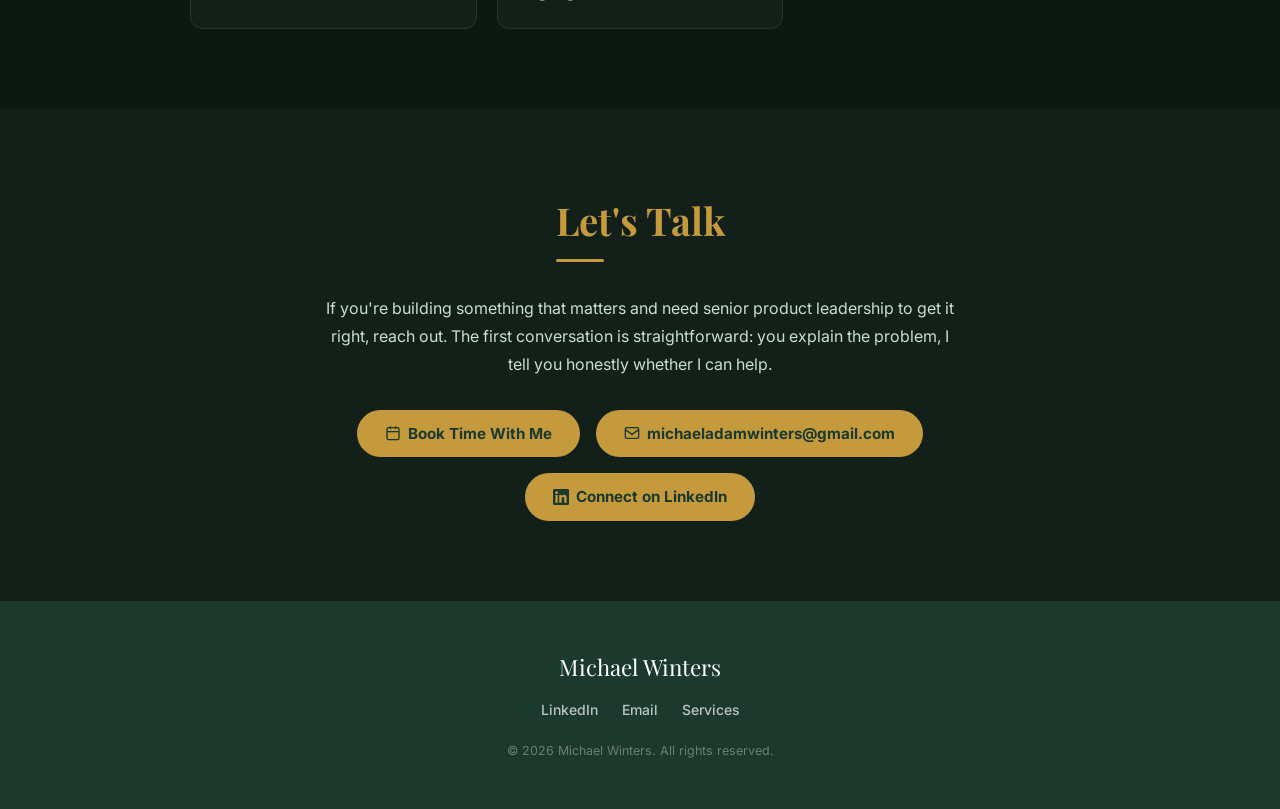
==== commit 3722d984: "Rename 'Let's Talk' button to 'Email Me'; make all CTA buttons gold - services.html hero: 'Let's Tal" ====
--- a/services.html
+++ b/services.html
@@ -49,7 +49,7 @@
       <p class="services-hero-subtitle">Senior product leadership for teams that aren't ready for a full-time hire.</p>
       <p class="services-hero-body">Winters Product Group works with startups, SMBs, non-profits, and e-commerce businesses on product strategy, roadmap development, and AI integration. Fifteen-plus years building and scaling platforms at Amazon, Apple, Google, and Chewy. Engagements are structured for results, not for billable hours.</p>
       <div class="services-hero-ctas">
-        <a href="mailto:michaeladamwinters@gmail.com" class="hero-cta-primary">Let's Talk</a>
+        <a href="mailto:michaeladamwinters@gmail.com" class="hero-cta-primary">Email Me</a>
         <a href="https://calendar.app.google/mppP5ta8QZtQLtQf8" target="_blank" rel="noopener" class="hero-cta-secondary">
           <svg width="16" height="16" viewBox="0 0 24 24" fill="none" stroke="currentColor" stroke-width="2" aria-hidden="true"><rect x="3" y="4" width="18" height="18" rx="2"/><line x1="16" y1="2" x2="16" y2="6"/><line x1="8" y1="2" x2="8" y2="6"/><line x1="3" y1="10" x2="21" y2="10"/></svg>
           Book Time With Me
--- a/style.css
+++ b/style.css
@@ -353,17 +353,16 @@
   display: inline-flex;
   align-items: center;
   gap: .45rem;
-  border: 1px solid rgba(255,255,255,.3);
-  color: rgba(255,255,255,.88);
-  font-weight: 500;
+  background: var(--gold);
+  color: var(--navy);
+  font-weight: 700;
   font-size: .95rem;
   padding: .7rem 1.75rem;
   border-radius: 100px;
-  transition: border-color var(--transition), color var(--transition), transform var(--transition);
+  transition: background var(--transition), transform var(--transition);
 }
 .hero-cta-secondary:hover {
-  border-color: rgba(255,255,255,.7);
-  color: var(--white);
+  background: var(--gold-light);
   transform: translateY(-2px);
 }
 
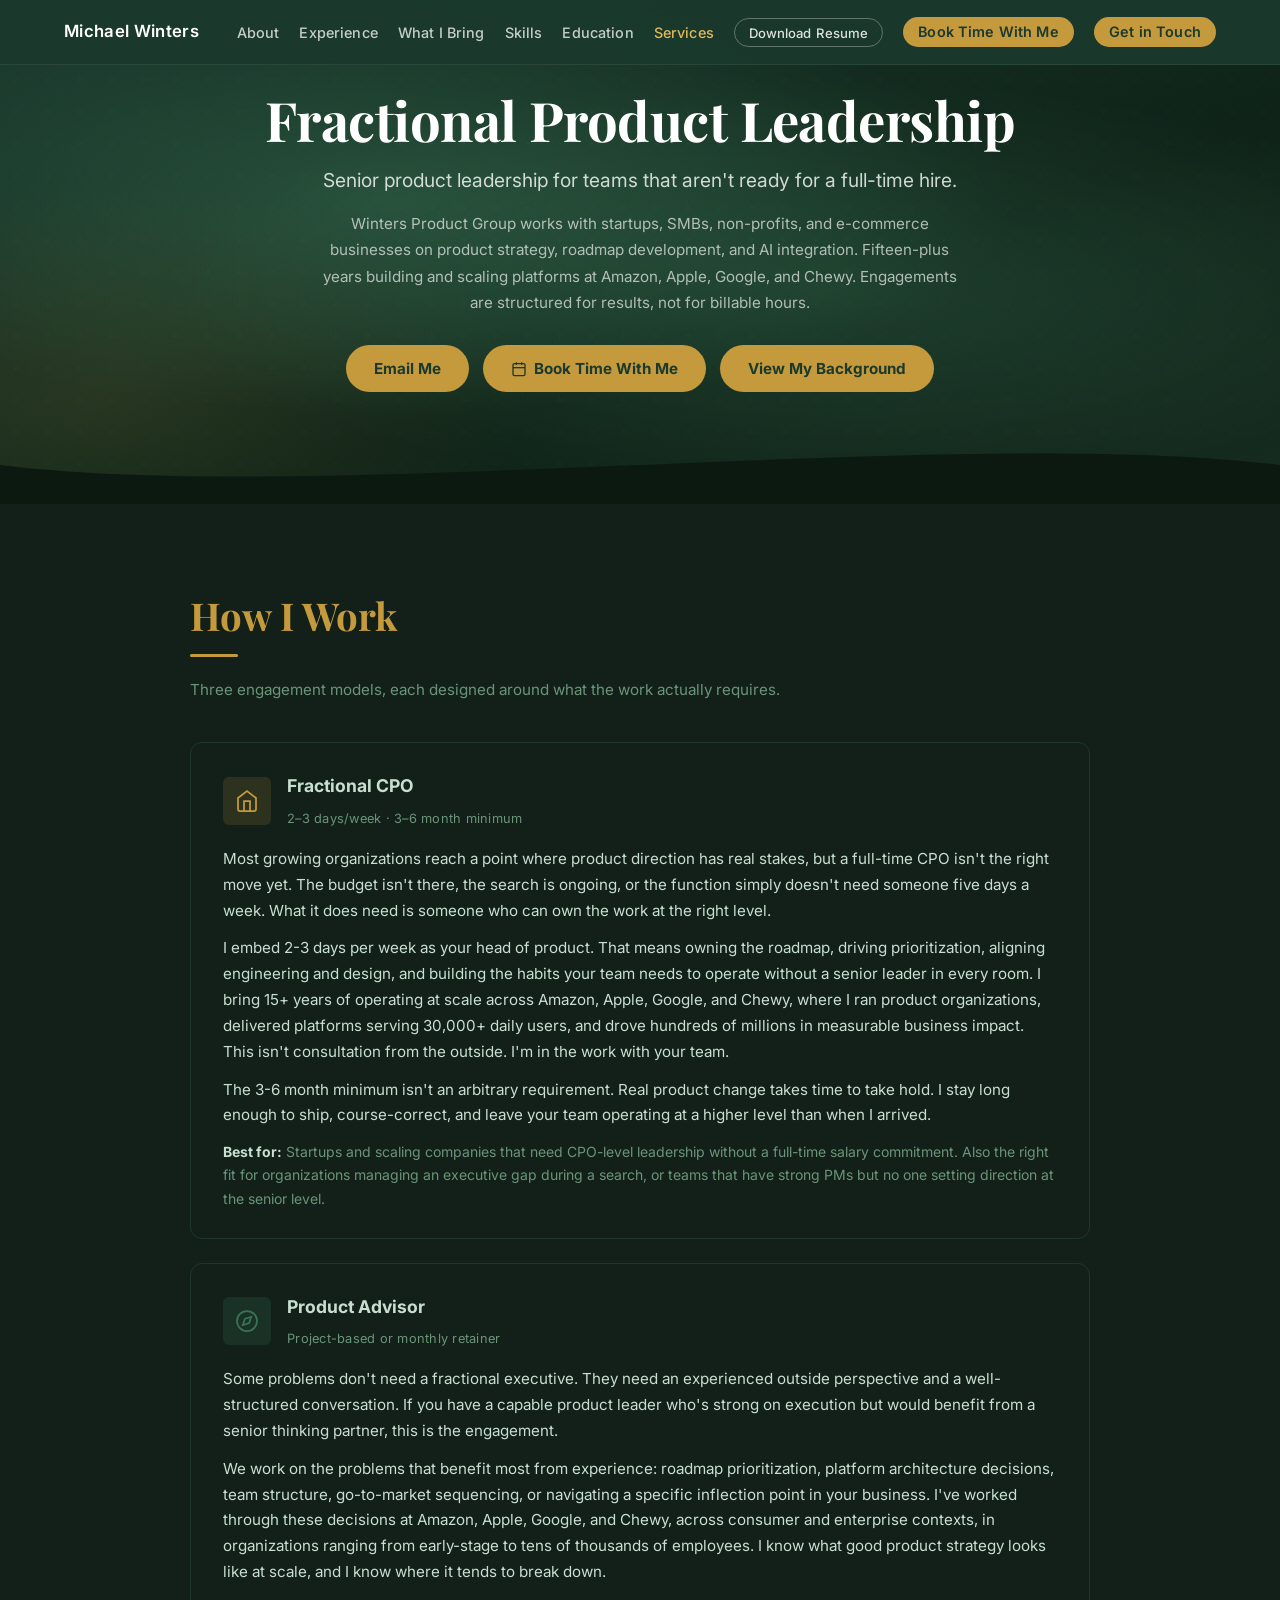
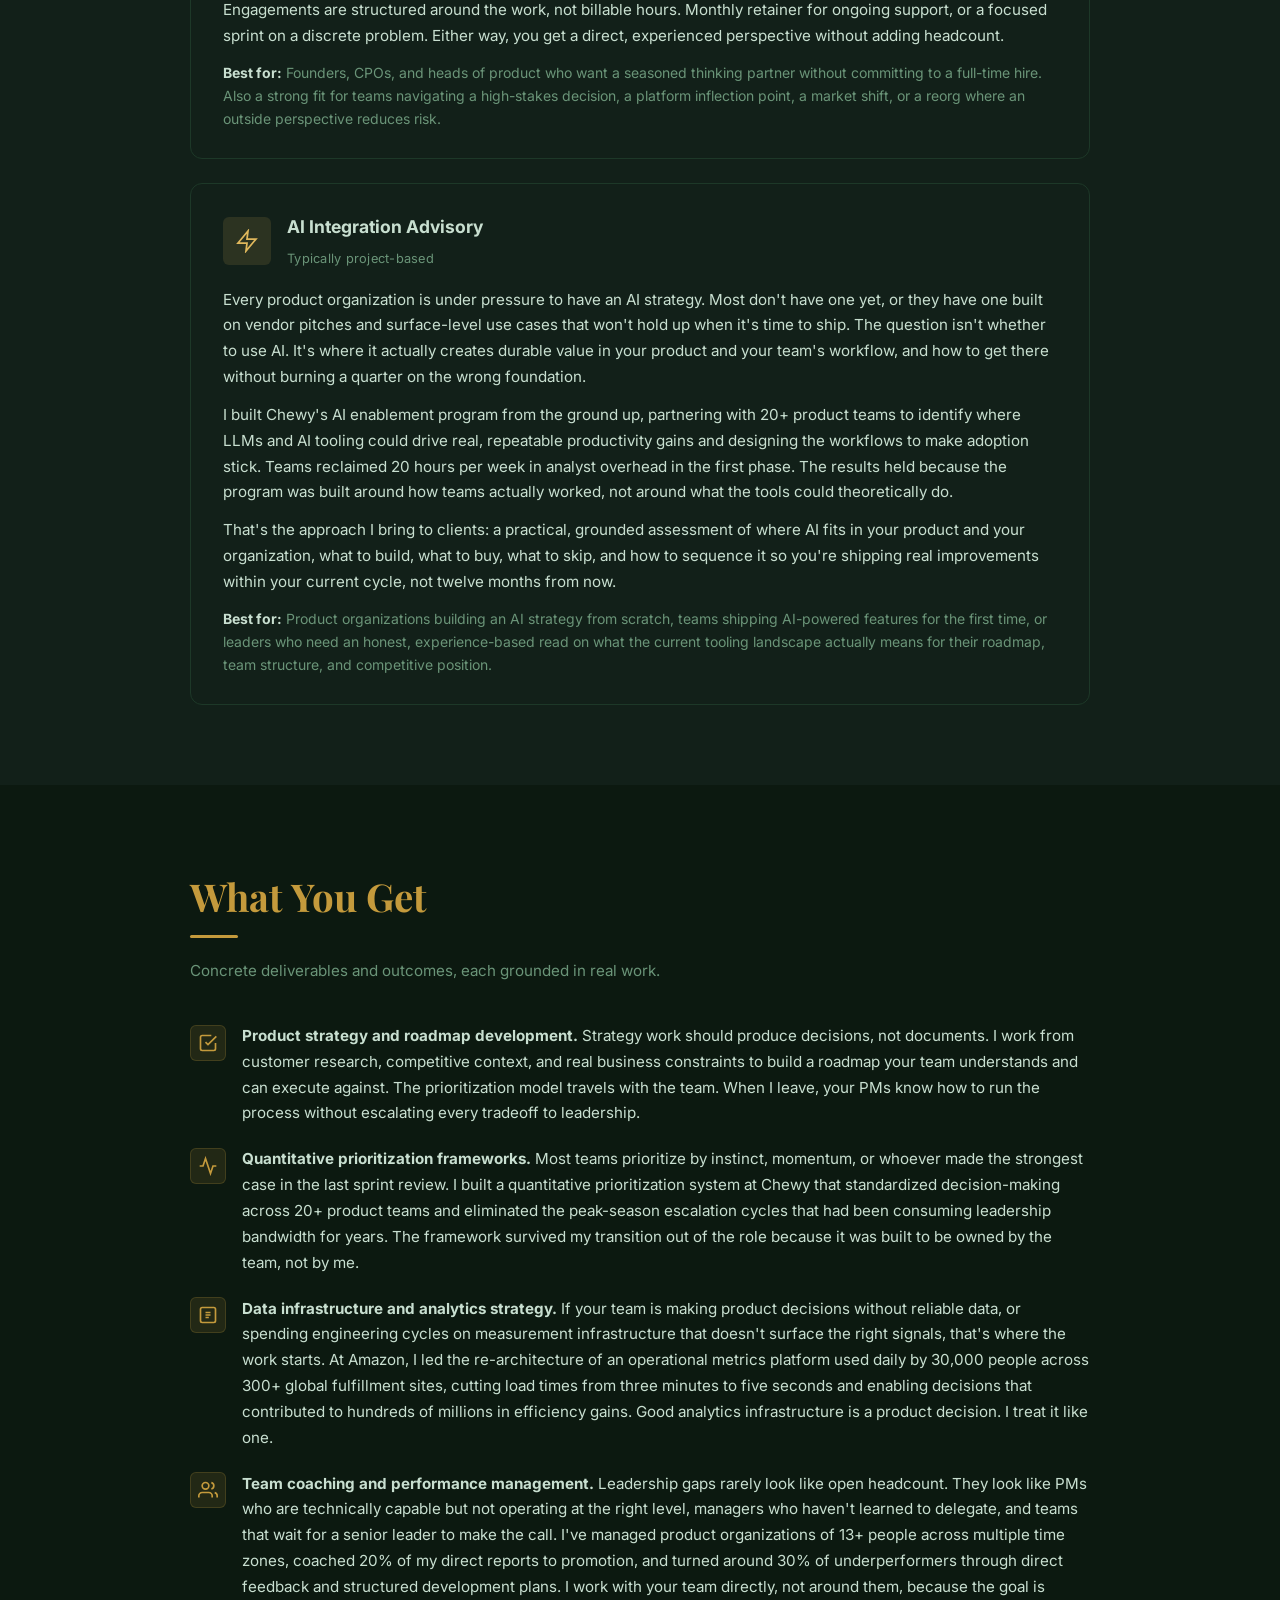
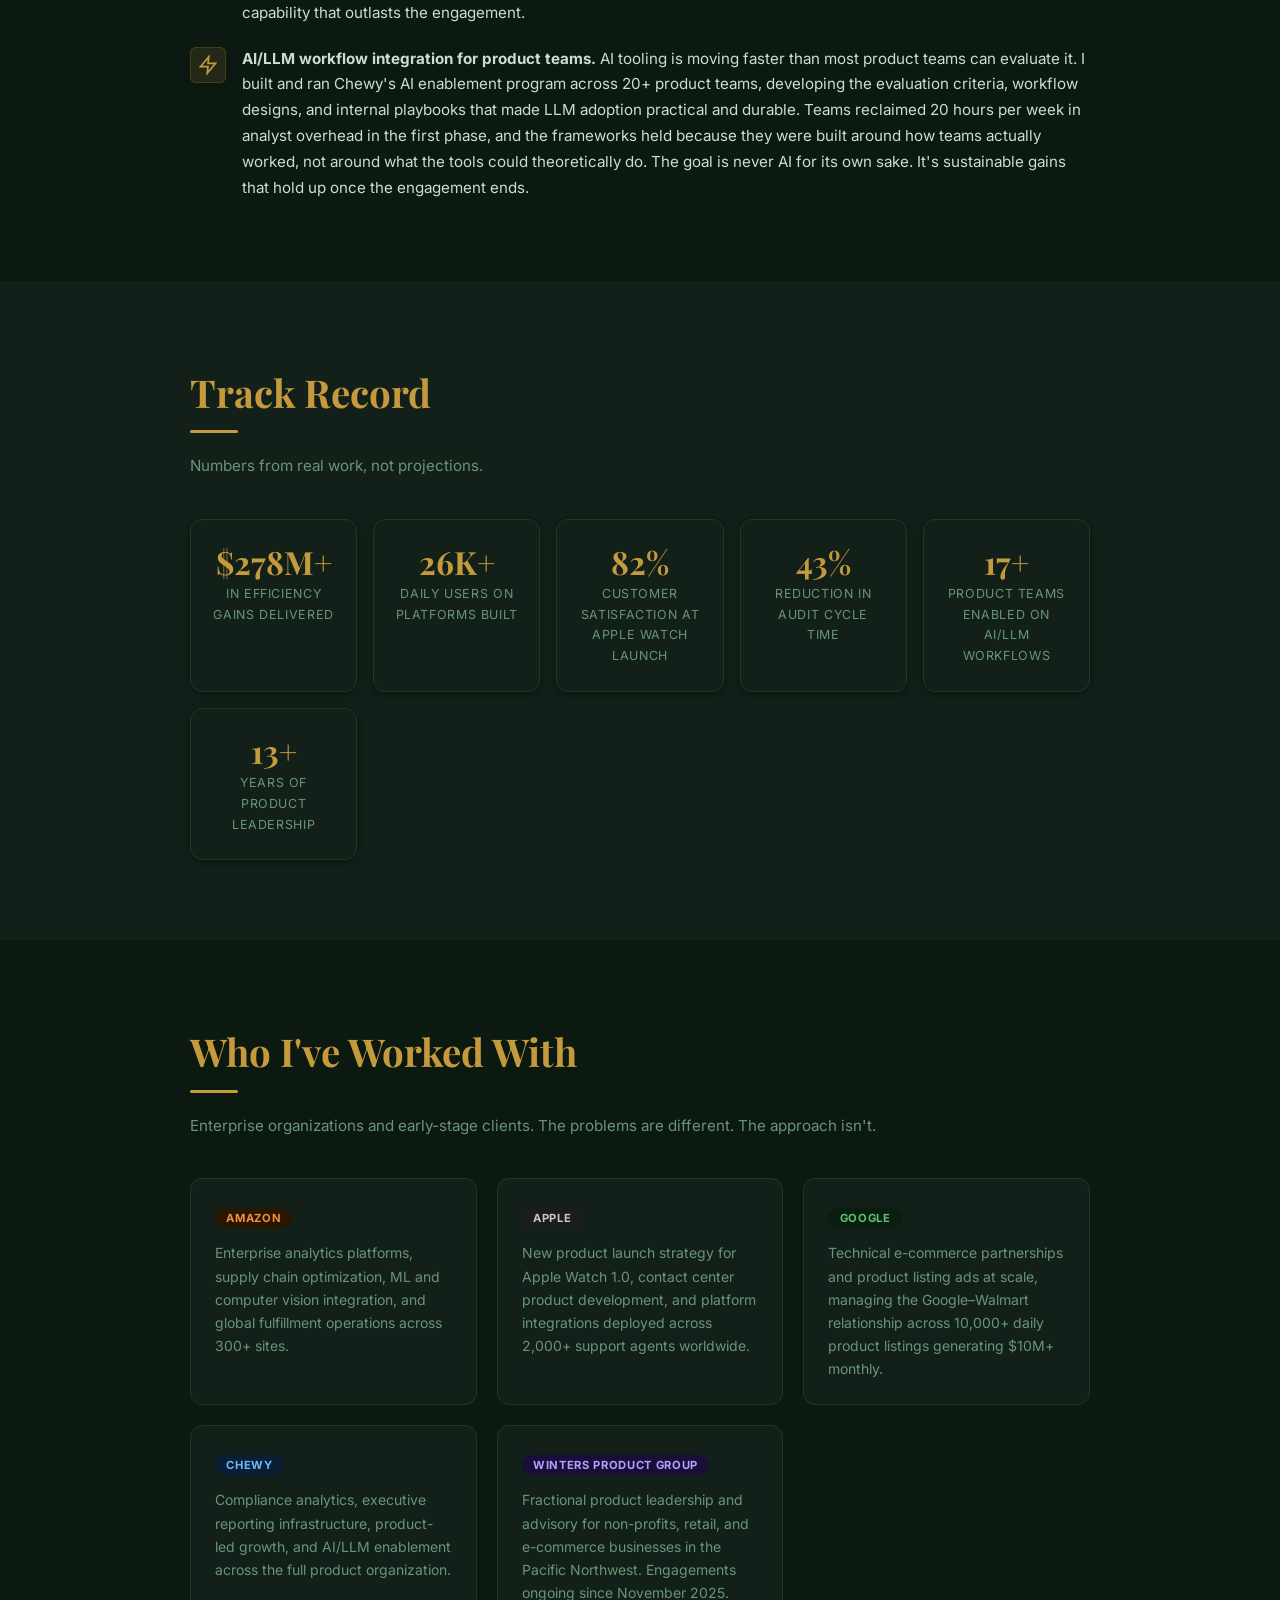
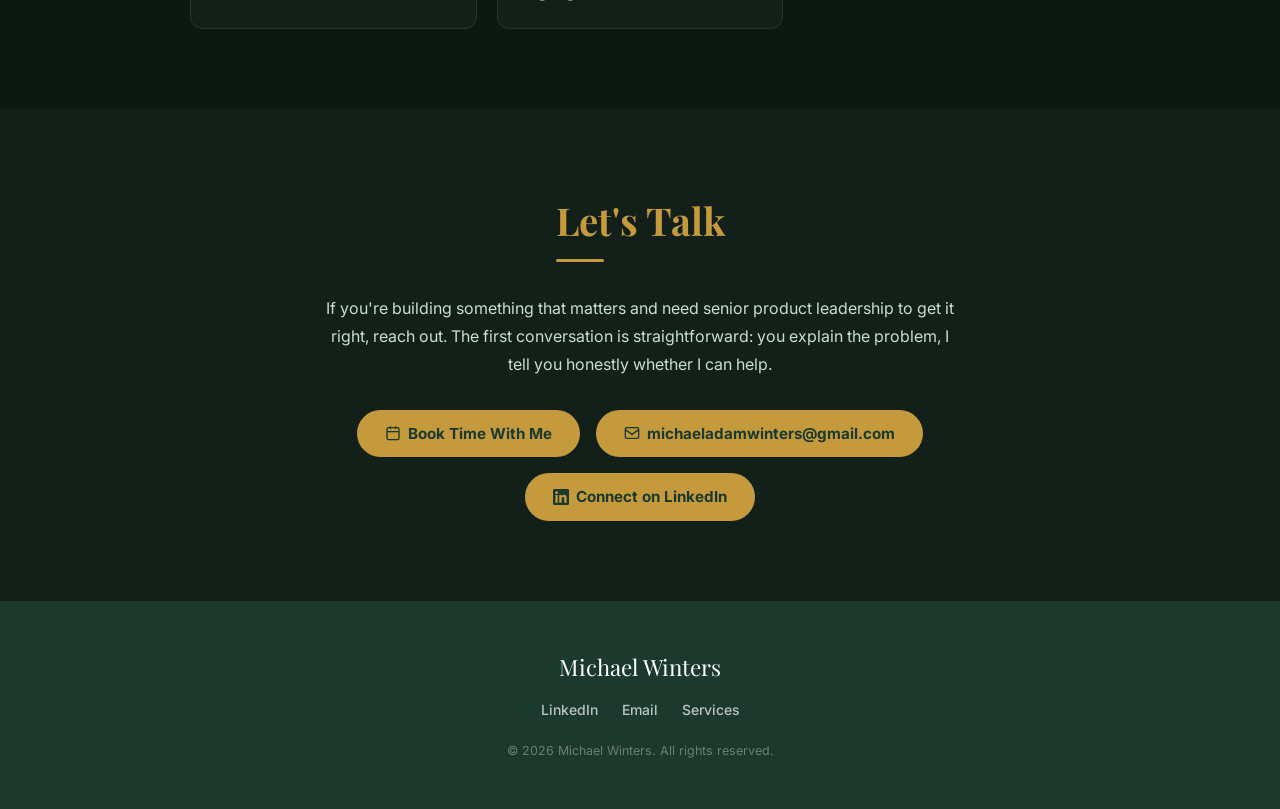
==== commit c427917d: "Merge 6a58bd95401d29bbba542f8022226b2cc90448e0 into 3722d9843a4c948990bf630b39f138959f3f40ea" ====
--- a/services.html
+++ b/services.html
@@ -18,6 +18,16 @@
   <link rel="preconnect" href="https://fonts.googleapis.com" />
   <link rel="preconnect" href="https://fonts.gstatic.com" crossorigin />
   <link href="https://fonts.googleapis.com/css2?family=Inter:wght@300;400;500;600;700&family=Playfair+Display:wght@700&display=swap" rel="stylesheet" />
+  <!-- Vercel Web Analytics -->
+  <script>
+    window.va = window.va || function () { (window.vaq = window.vaq || []).push(arguments); };
+  </script>
+  <script defer src="/_vercel/insights/script.js"></script>
+  <!-- Vercel Speed Insights -->
+  <script>
+    window.si = window.si || function () { (window.siq = window.siq || []).push(arguments); };
+  </script>
+  <script defer src="/_vercel/speed-insights/script.js"></script>
 </head>
 <body class="services-page">
 
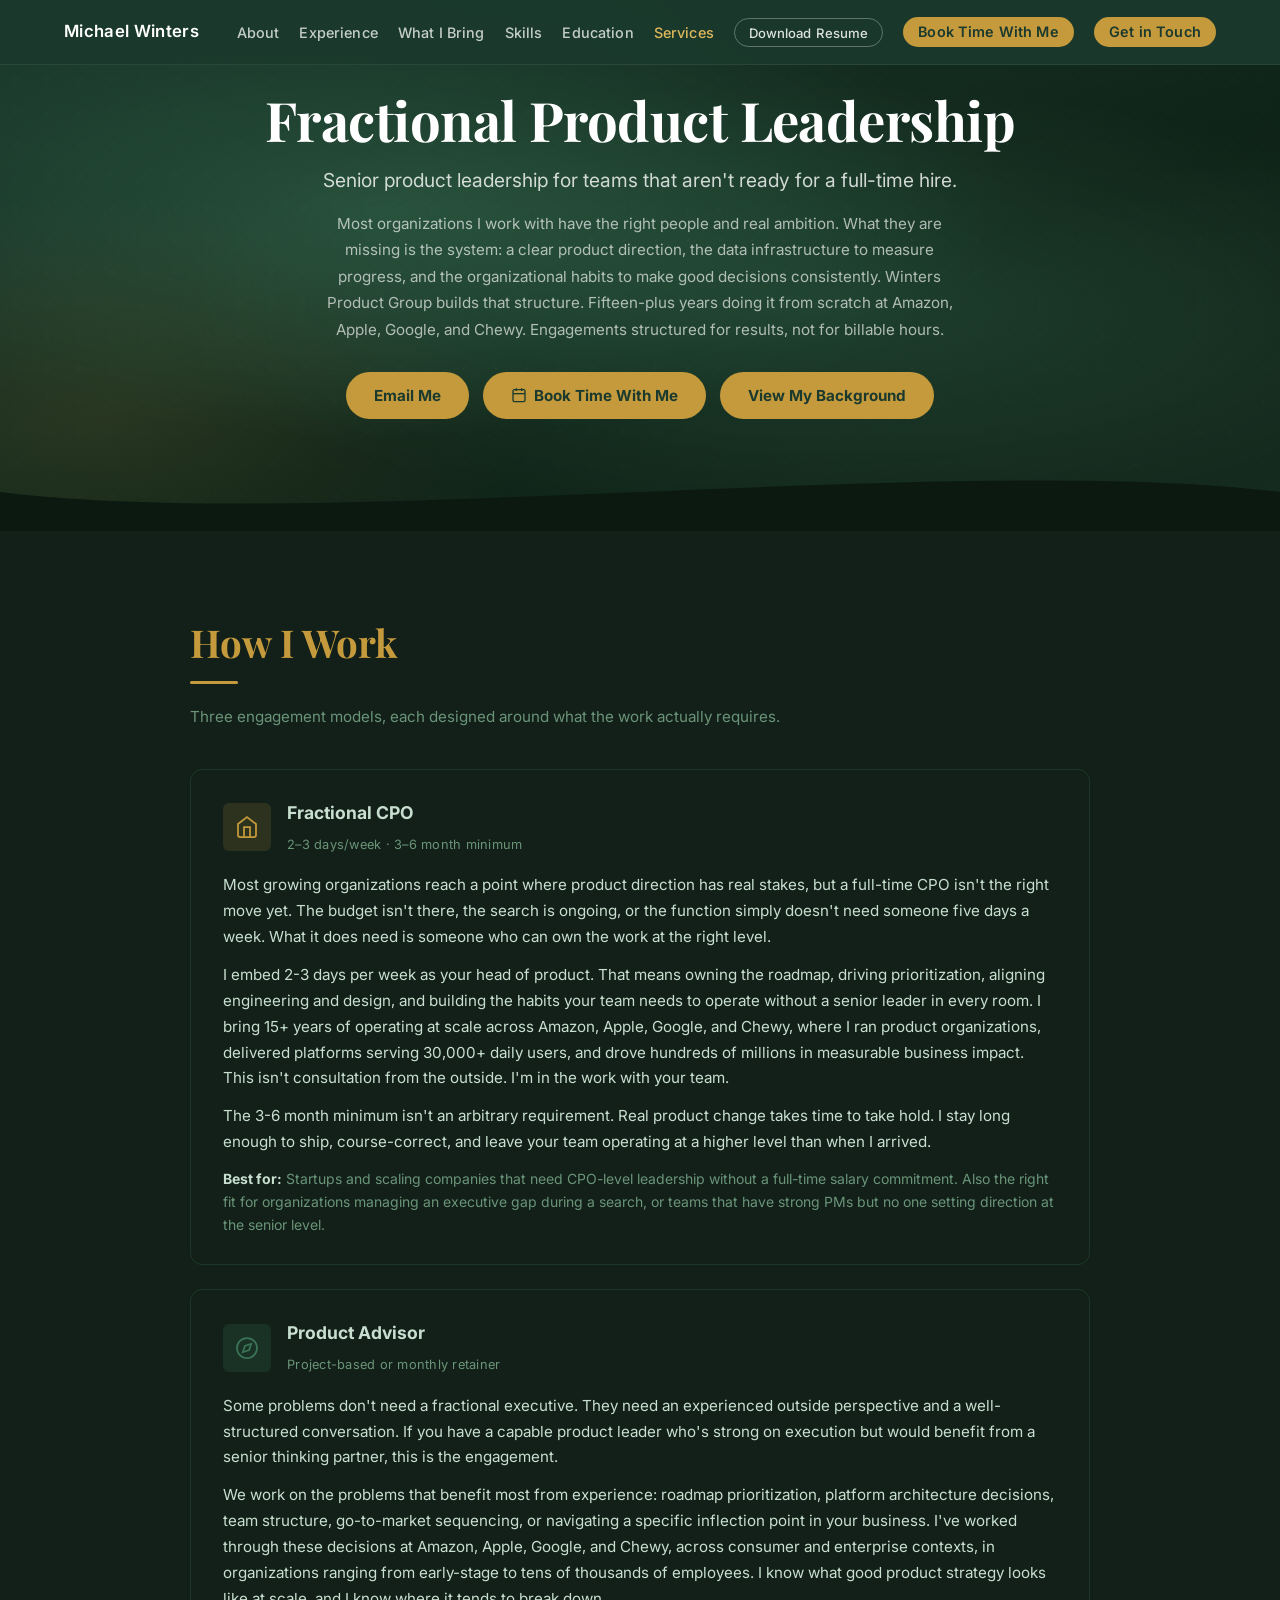
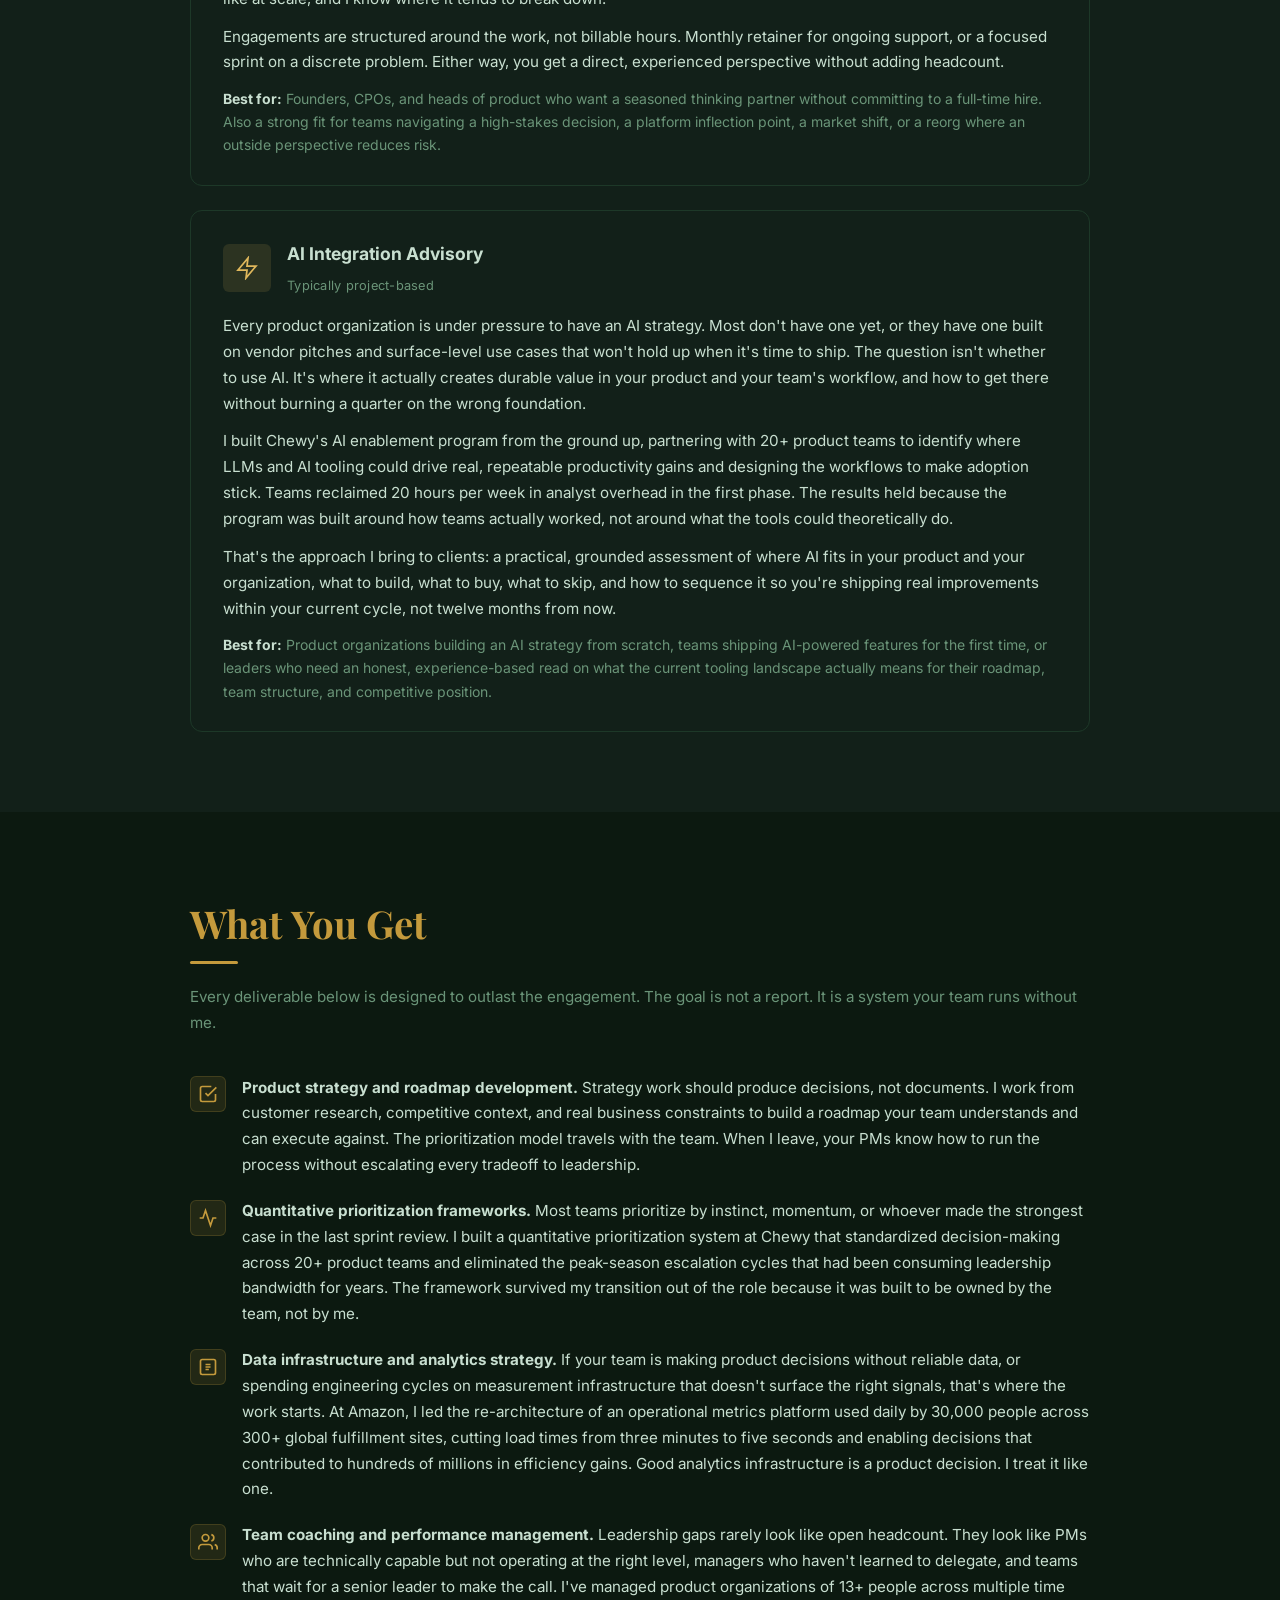
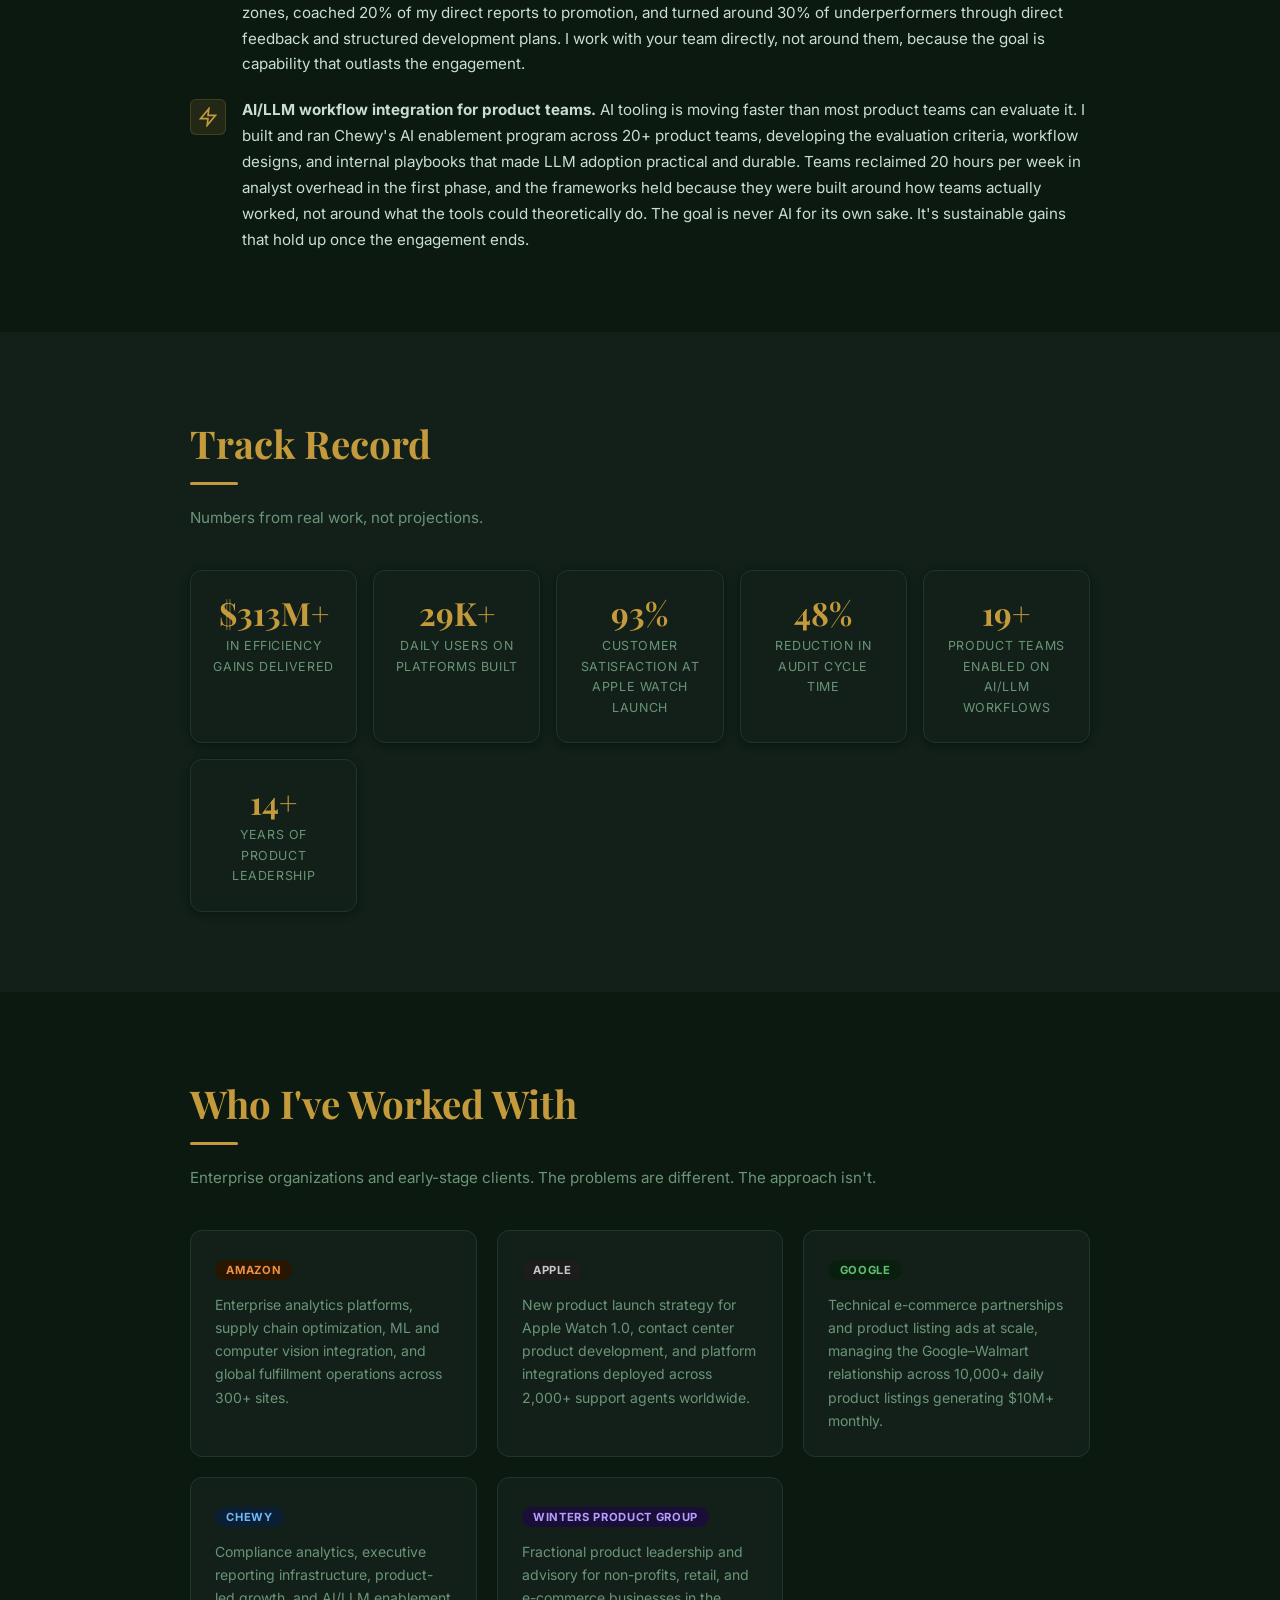
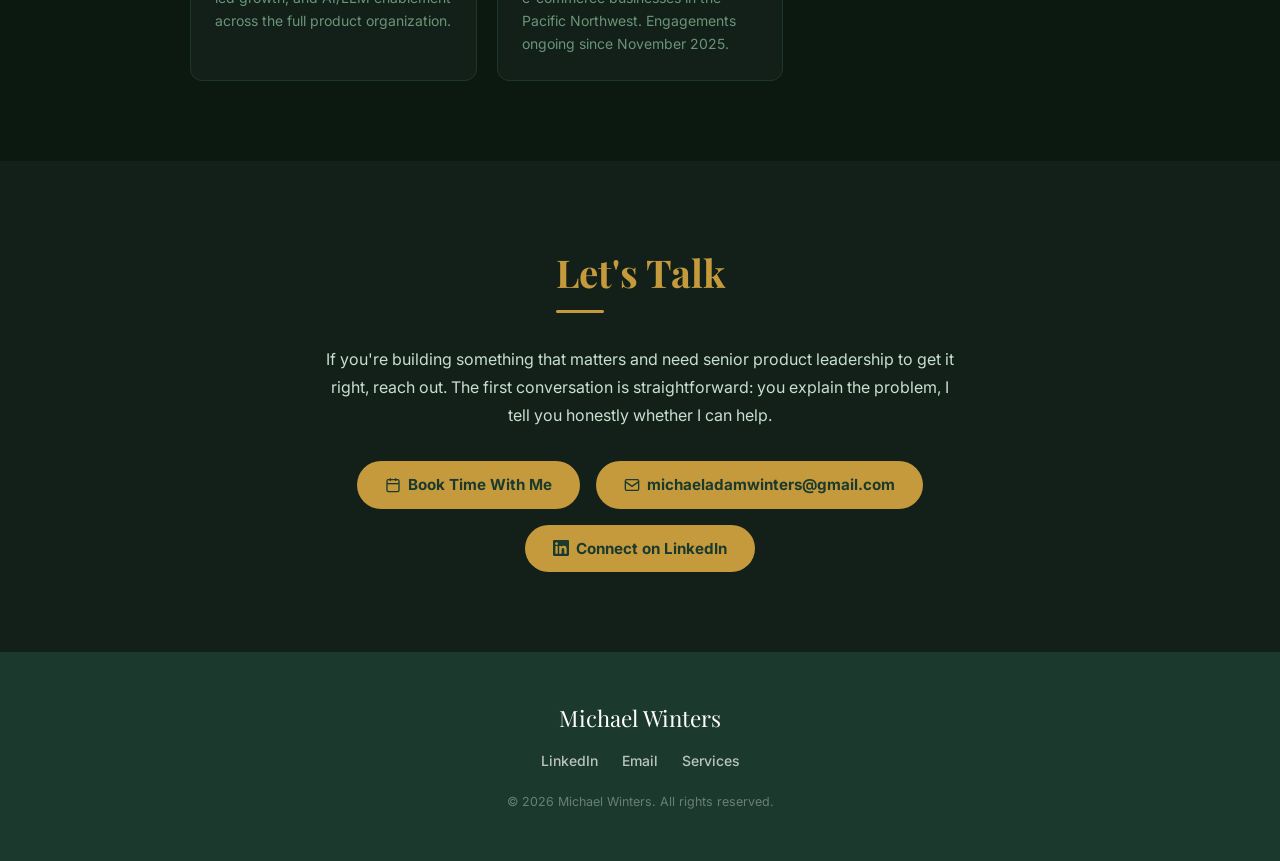
==== commit 389f6f7e: "Weave 'Bringing Order to Chaos' narrative throughout site 12 surgical content rewrites across index." ====
--- a/services.html
+++ b/services.html
@@ -18,16 +18,6 @@
   <link rel="preconnect" href="https://fonts.googleapis.com" />
   <link rel="preconnect" href="https://fonts.gstatic.com" crossorigin />
   <link href="https://fonts.googleapis.com/css2?family=Inter:wght@300;400;500;600;700&family=Playfair+Display:wght@700&display=swap" rel="stylesheet" />
-  <!-- Vercel Web Analytics -->
-  <script>
-    window.va = window.va || function () { (window.vaq = window.vaq || []).push(arguments); };
-  </script>
-  <script defer src="/_vercel/insights/script.js"></script>
-  <!-- Vercel Speed Insights -->
-  <script>
-    window.si = window.si || function () { (window.siq = window.siq || []).push(arguments); };
-  </script>
-  <script defer src="/_vercel/speed-insights/script.js"></script>
 </head>
 <body class="services-page">
 
@@ -57,7 +47,7 @@
     <div class="services-hero-inner">
       <h1 class="services-hero-title">Fractional Product Leadership</h1>
       <p class="services-hero-subtitle">Senior product leadership for teams that aren't ready for a full-time hire.</p>
-      <p class="services-hero-body">Winters Product Group works with startups, SMBs, non-profits, and e-commerce businesses on product strategy, roadmap development, and AI integration. Fifteen-plus years building and scaling platforms at Amazon, Apple, Google, and Chewy. Engagements are structured for results, not for billable hours.</p>
+      <p class="services-hero-body">Most organizations I work with have the right people and real ambition. What they are missing is the system: a clear product direction, the data infrastructure to measure progress, and the organizational habits to make good decisions consistently. Winters Product Group builds that structure. Fifteen-plus years doing it from scratch at Amazon, Apple, Google, and Chewy. Engagements structured for results, not for billable hours.</p>
       <div class="services-hero-ctas">
         <a href="mailto:michaeladamwinters@gmail.com" class="hero-cta-primary">Email Me</a>
         <a href="https://calendar.app.google/mppP5ta8QZtQLtQf8" target="_blank" rel="noopener" class="hero-cta-secondary">
@@ -138,7 +128,7 @@
     <section id="what-you-get" class="section">
       <div class="section-inner">
         <h2 class="section-heading">What You Get</h2>
-        <p class="section-subheading">Concrete deliverables and outcomes, each grounded in real work.</p>
+        <p class="section-subheading">Every deliverable below is designed to outlast the engagement. The goal is not a report. It is a system your team runs without me.</p>
 
         <ul class="deliverables-list">
 
--- a/style.css
+++ b/style.css
@@ -383,6 +383,14 @@
   letter-spacing: .04em;
   text-transform: uppercase;
 }
+.hero-tagline {
+  font-size: 1rem;
+  color: rgba(255,255,255,.72);
+  font-weight: 400;
+  max-width: 500px;
+  margin: .45rem auto 0;
+  line-height: 1.6;
+}
 .hero-contacts {
   display: flex;
   flex-wrap: wrap;
@@ -444,6 +452,16 @@
   max-width: 900px;
   margin: 0 auto;
 }
+.section-eyebrow {
+  display: inline-block;
+  font-size: .72rem;
+  font-weight: 700;
+  letter-spacing: .12em;
+  text-transform: uppercase;
+  color: var(--gold);
+  margin-bottom: .6rem;
+  opacity: .85;
+}
 .section-heading {
   font-family: var(--font-serif);
   font-size: clamp(1.8rem, 4vw, 2.4rem);
@@ -570,9 +588,10 @@
   border-radius: 100px;
   margin-bottom: .75rem;
 }
-.spotlight-co.amazon  { background: #fff7ed; color: #b45309; }
-.spotlight-co.apple   { background: #f5f5f7; color: #1d1d1f; }
-.spotlight-co.chewy   { background: #f0fdf4; color: #166534; }
+.spotlight-co.amazon   { background: #fff7ed; color: #b45309; }
+.spotlight-co.apple    { background: #f5f5f7; color: #1d1d1f; }
+.spotlight-co.chewy    { background: #f0fdf4; color: #166534; }
+.spotlight-co.vetready { background: #f0fdf9; color: #0f766e; }
 .spotlight-title {
   font-size: 1.05rem;
   font-weight: 700;
@@ -583,6 +602,62 @@
   font-size: .88rem;
   color: var(--text);
   line-height: 1.65;
+}
+.spotlight-link {
+  display: inline-block;
+  margin-top: .5rem;
+  font-size: .82rem;
+  font-weight: 600;
+  color: #0f766e;
+  text-decoration: none;
+  transition: color var(--transition);
+}
+.spotlight-link:hover { color: #0d9488; }
+
+.spotlight-featured {
+  background: var(--white);
+  border: 1px solid var(--border);
+  border-left: 4px solid #0f766e;
+  border-radius: var(--radius-md);
+  padding: 1.75rem 2rem;
+  box-shadow: var(--shadow-sm);
+  margin-bottom: 3rem;
+}
+.spotlight-featured-header {
+  margin-bottom: .75rem;
+}
+.spotlight-featured-header .spotlight-title a {
+  color: inherit;
+  text-decoration: none;
+}
+.spotlight-featured-header .spotlight-title a:hover {
+  text-decoration: underline;
+}
+.spotlight-featured-stats {
+  display: flex;
+  flex-wrap: wrap;
+  gap: 1rem;
+  margin-top: 1.25rem;
+}
+.sfs-stat {
+  display: flex;
+  flex-direction: column;
+  background: #f0fdf9;
+  border: 1px solid #99f6e4;
+  border-radius: var(--radius-sm);
+  padding: .55rem 1rem;
+  min-width: 100px;
+}
+.sfs-num {
+  font-size: 1.1rem;
+  font-weight: 700;
+  color: #0f766e;
+  line-height: 1.2;
+}
+.sfs-label {
+  font-size: .72rem;
+  color: var(--text-muted);
+  margin-top: .15rem;
 }
 
 /* ─────────────────────────────────────────
@@ -782,6 +857,8 @@
 .achievement-tag.launch       { background: #fefce8; color: #854d0e; }
 .achievement-tag.partnerships { background: #f0fdf4; color: #166534; }
 .achievement-tag.consulting   { background: #f3f0ff; color: #6d28d9; }
+.achievement-tag.founder      { background: #f0fdf9; color: #0f766e; }
+.achievement-tag.fullstack    { background: #f0f9ff; color: #0369a1; }
 
 /* ─────────────────────────────────────────
    COMMUNITY
@@ -1361,6 +1438,8 @@
 .achievement-tag.launch       { background: #201c04; color: #d0b430; }
 .achievement-tag.partnerships { background: #0c2214; color: #60c070; }
 .achievement-tag.consulting   { background: #1a0e38; color: #b49eff; }
+.achievement-tag.founder      { background: #0a1e1c; color: #5eead4; }
+.achievement-tag.fullstack    { background: #081e30; color: #60b8e8; }
 
 /* Company badges */
 .company-badge.chewy       { background: #0a1e34; color: #70b8f8; }
@@ -1370,9 +1449,19 @@
 .company-badge.consulting  { background: #1a0e38; color: #b49eff; }
 
 /* Spotlight company labels */
-.spotlight-co.amazon { background: #281600; color: #e09040; }
-.spotlight-co.apple  { background: #1c1c1c; color: #c0c0c0; }
-.spotlight-co.chewy  { background: #0a1e10; color: #60c070; }
+.spotlight-co.amazon   { background: #281600; color: #e09040; }
+.spotlight-co.apple    { background: #1c1c1c; color: #c0c0c0; }
+.spotlight-co.chewy    { background: #0a1e10; color: #60c070; }
+.spotlight-co.vetready { background: #0a1e1c; color: #5eead4; }
+.spotlight-featured {
+  background: #0e1c12;
+  border-color: rgba(94,234,212,.3);
+  border-left-color: #5eead4;
+}
+.sfs-stat           { background: rgba(94,234,212,.07); border-color: rgba(94,234,212,.22); }
+.sfs-num            { color: #5eead4; }
+.spotlight-link     { color: #5eead4; }
+.spotlight-link:hover { color: #99f6e4; }
 
 /* Fun fact cards */
 .fun-fact--swim    { background: linear-gradient(135deg, #0a1828 0%, #0c2234 100%); }
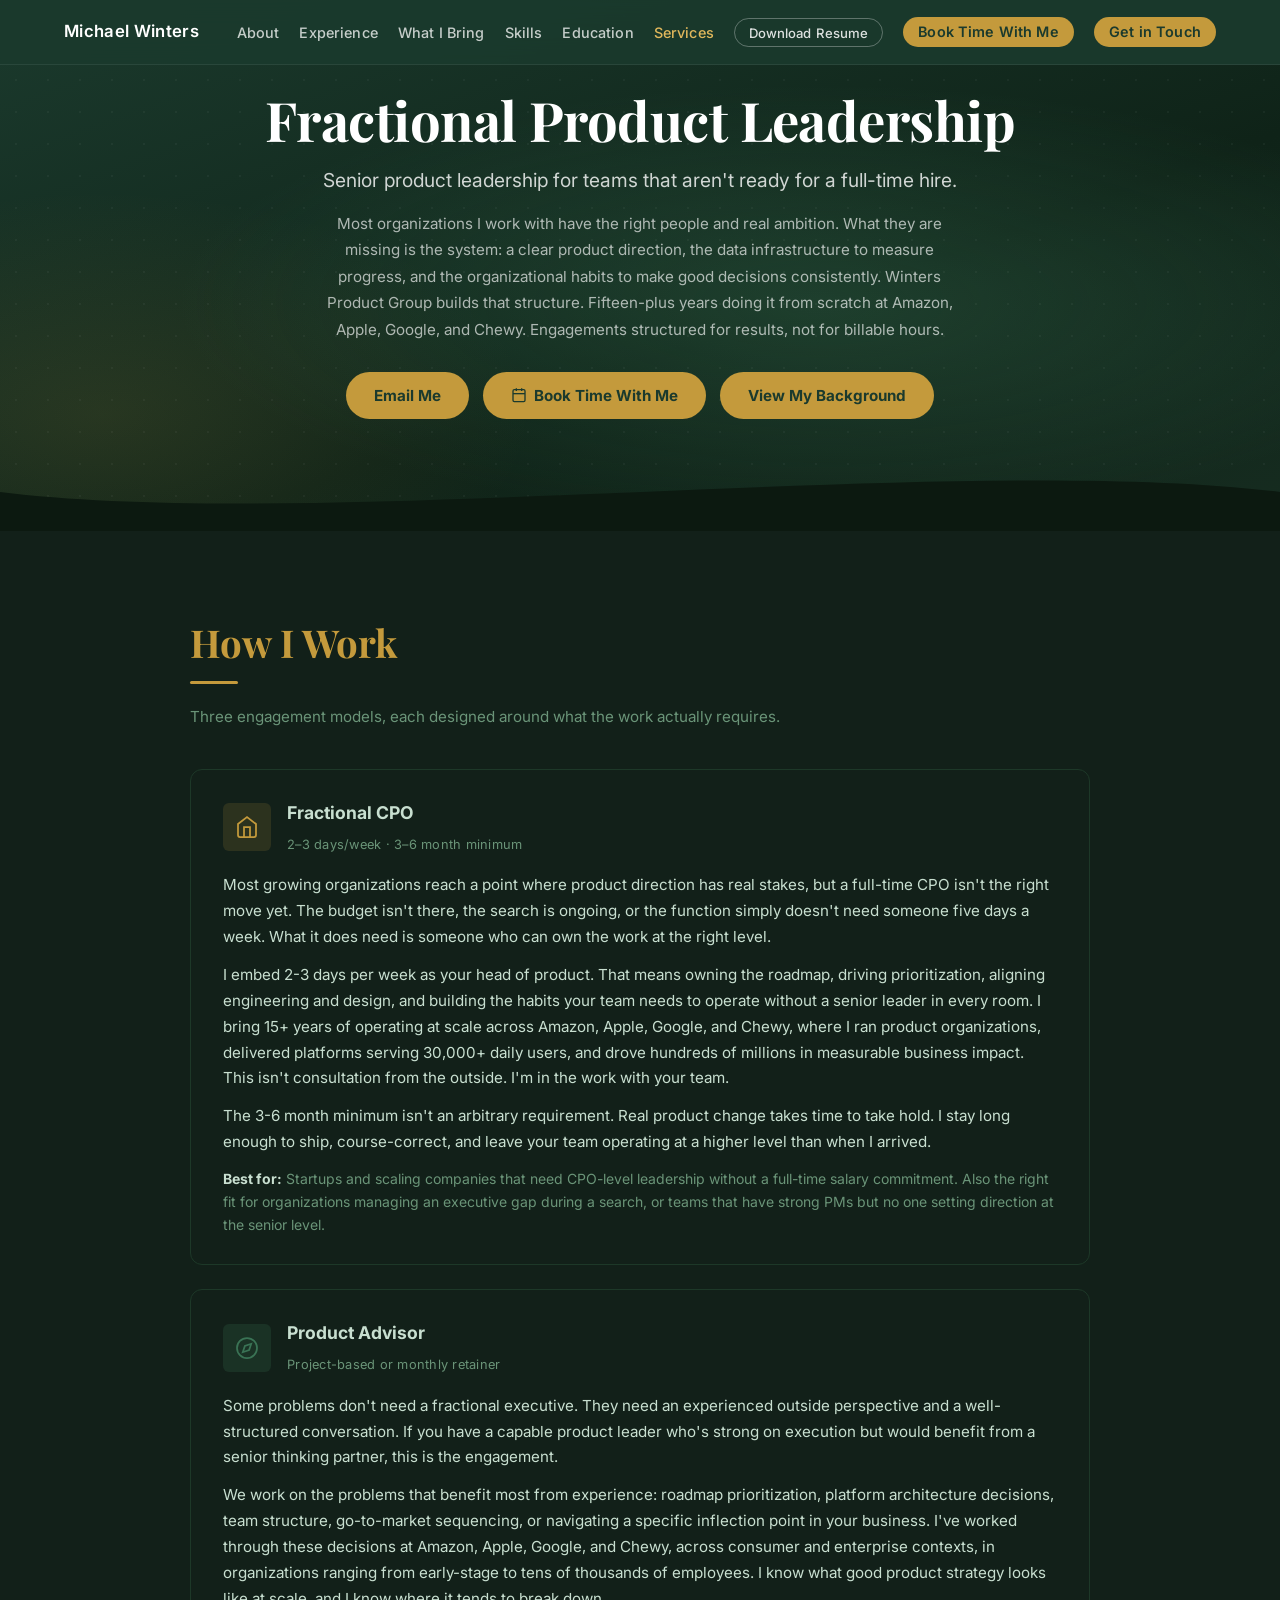
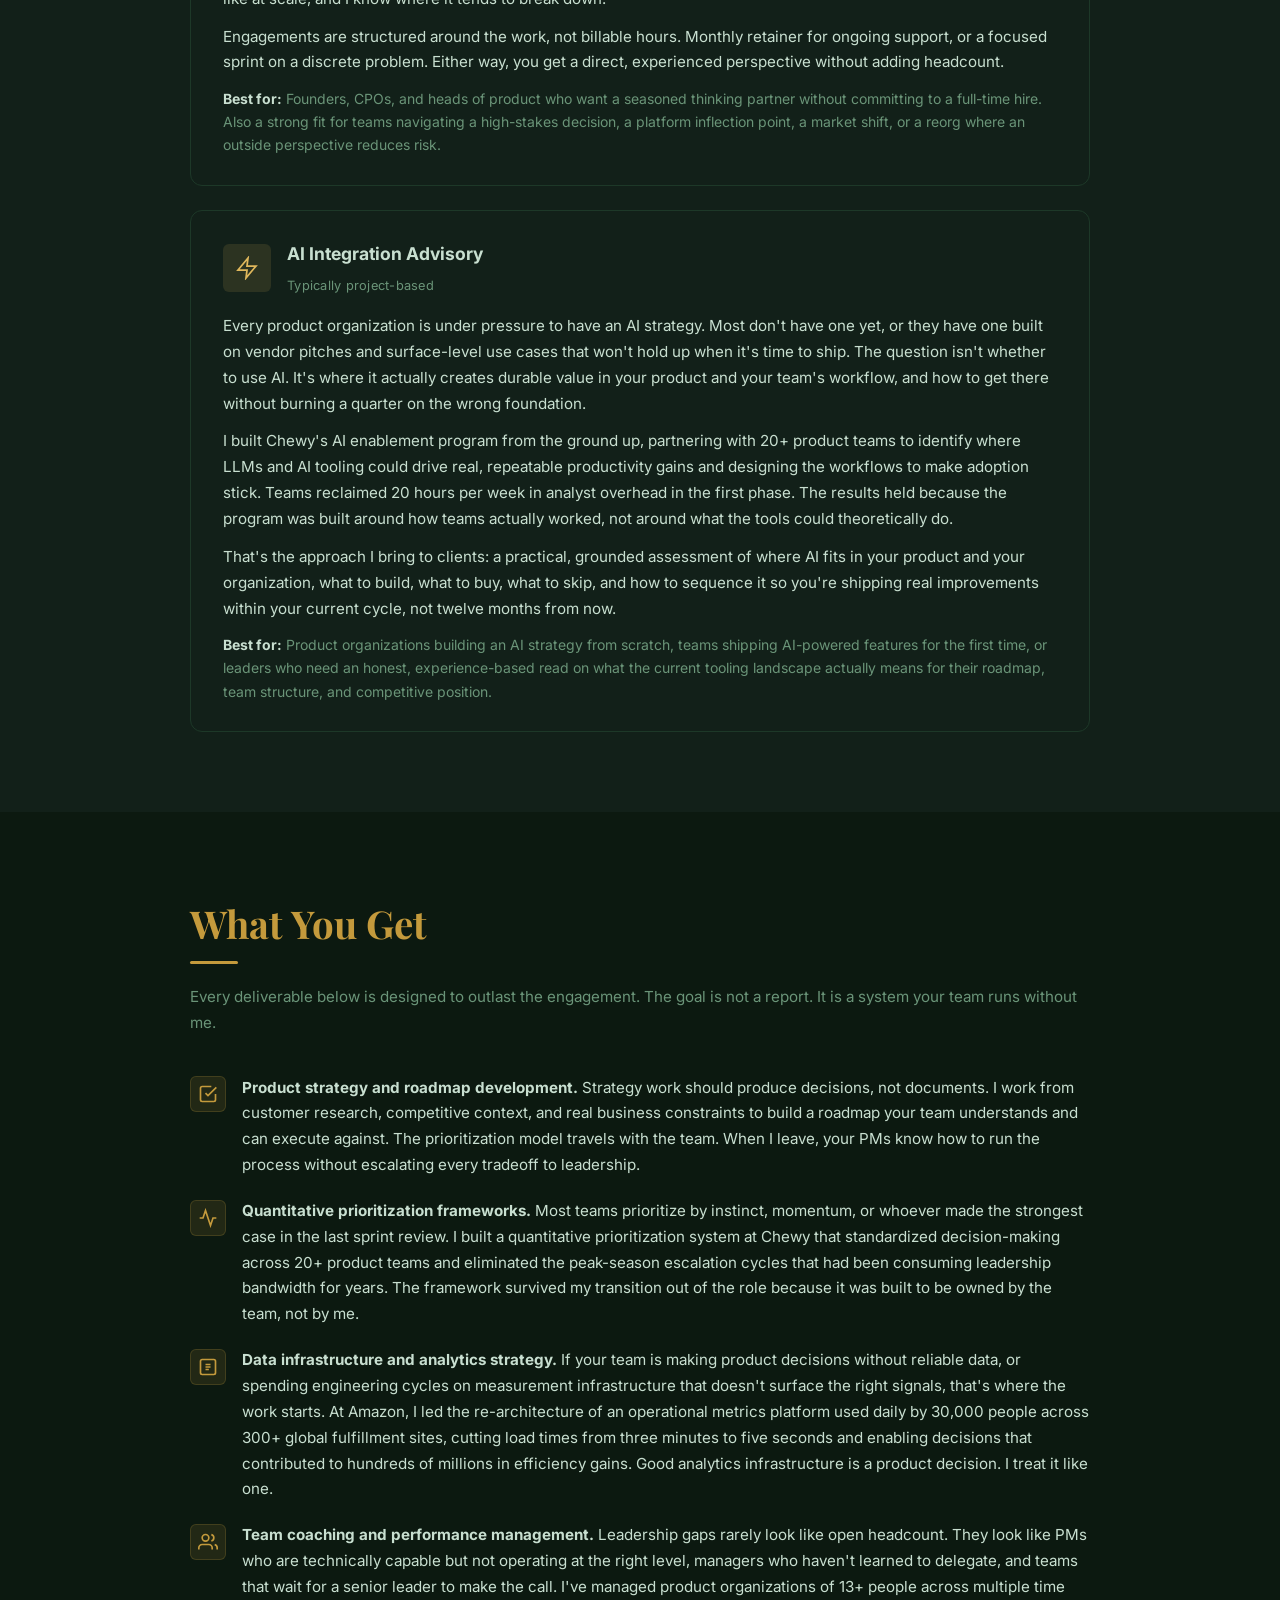
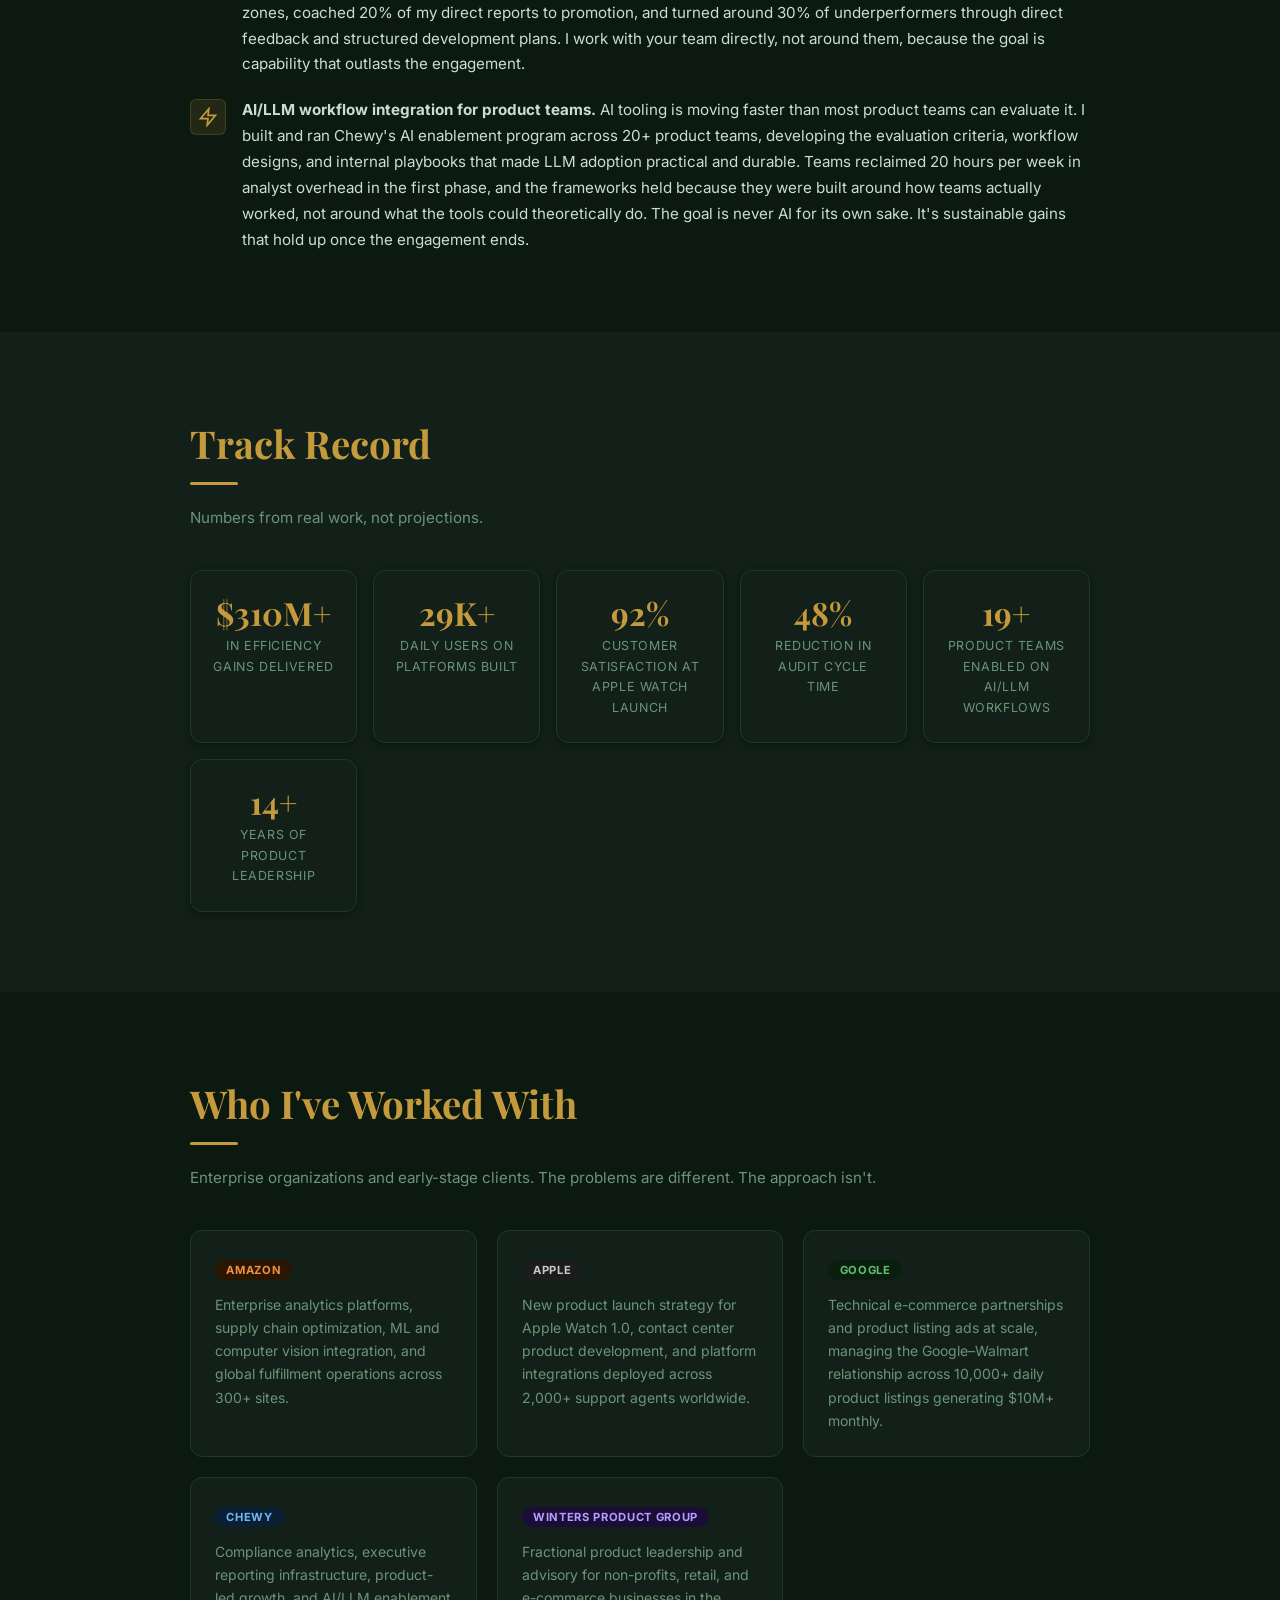
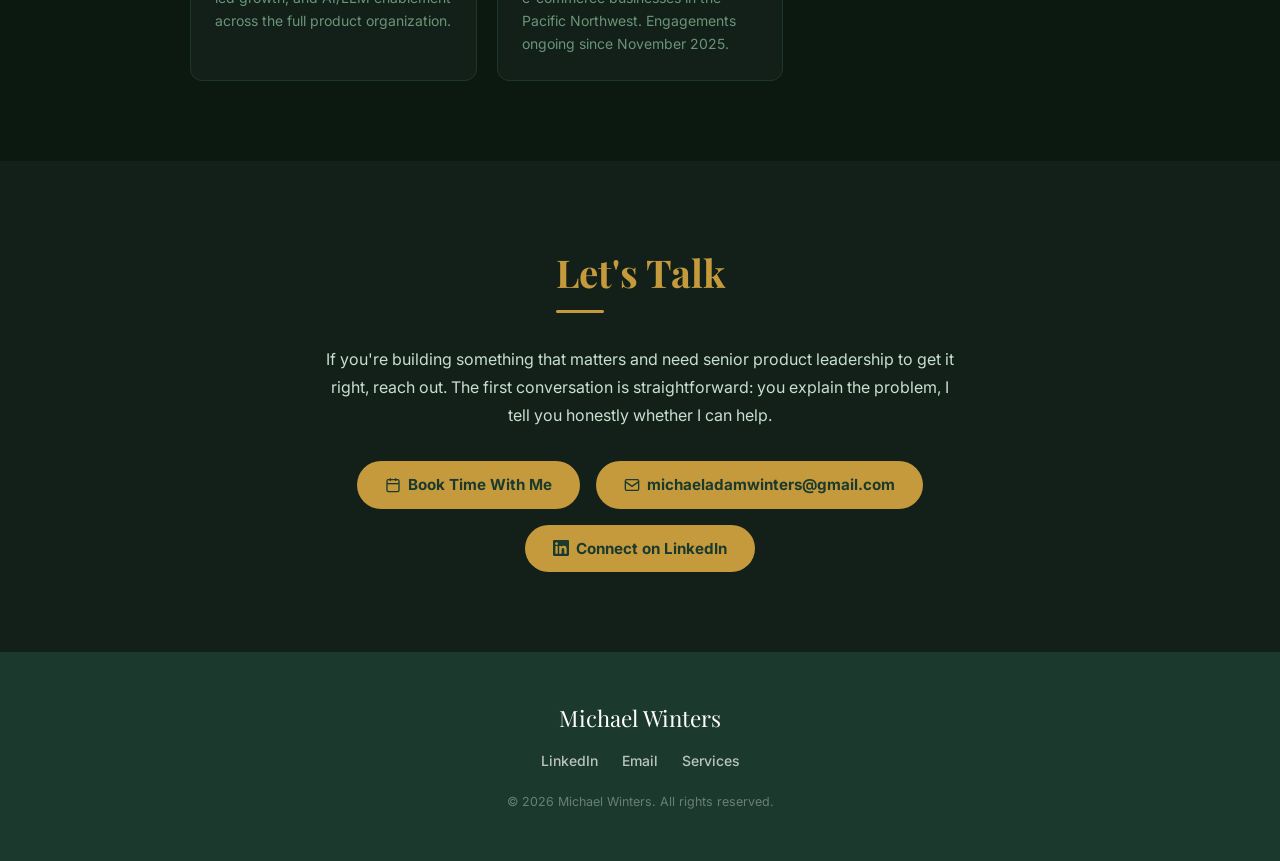
==== commit 2bc6e6bd: "Merge 6a58bd95401d29bbba542f8022226b2cc90448e0 into a96fb5e631b8a89173faf3b59327ef1964542580" ====
--- a/services.html
+++ b/services.html
@@ -18,6 +18,16 @@
   <link rel="preconnect" href="https://fonts.googleapis.com" />
   <link rel="preconnect" href="https://fonts.gstatic.com" crossorigin />
   <link href="https://fonts.googleapis.com/css2?family=Inter:wght@300;400;500;600;700&family=Playfair+Display:wght@700&display=swap" rel="stylesheet" />
+  <!-- Vercel Web Analytics -->
+  <script>
+    window.va = window.va || function () { (window.vaq = window.vaq || []).push(arguments); };
+  </script>
+  <script defer src="/_vercel/insights/script.js"></script>
+  <!-- Vercel Speed Insights -->
+  <script>
+    window.si = window.si || function () { (window.siq = window.siq || []).push(arguments); };
+  </script>
+  <script defer src="/_vercel/speed-insights/script.js"></script>
 </head>
 <body class="services-page">
 
--- a/style.css
+++ b/style.css
@@ -164,9 +164,7 @@
 
 #hero {
   min-height: 52vh;
-  background:
-    radial-gradient(ellipse 70% 60% at 30% 40%, rgba(58,115,85,.5) 0%, transparent 70%),
-    linear-gradient(160deg, var(--navy) 0%, #0f2318 60%, #162c20 100%);
+  background: linear-gradient(160deg, var(--navy) 0%, #0f2318 60%, #162c20 100%);
   display: flex;
   flex-direction: column;
   align-items: center;
@@ -453,7 +451,7 @@
   margin: 0 auto;
 }
 .section-eyebrow {
-  display: inline-block;
+  display: block;
   font-size: .72rem;
   font-weight: 700;
   letter-spacing: .12em;
@@ -1503,9 +1501,7 @@
 /* Services Hero */
 #services-hero {
   min-height: 52vh;
-  background:
-    radial-gradient(ellipse 70% 60% at 30% 40%, rgba(58,115,85,.5) 0%, transparent 70%),
-    linear-gradient(160deg, var(--navy) 0%, #0f2318 60%, #162c20 100%);
+  background: linear-gradient(160deg, var(--navy) 0%, #0f2318 60%, #162c20 100%);
   display: flex;
   flex-direction: column;
   align-items: center;
